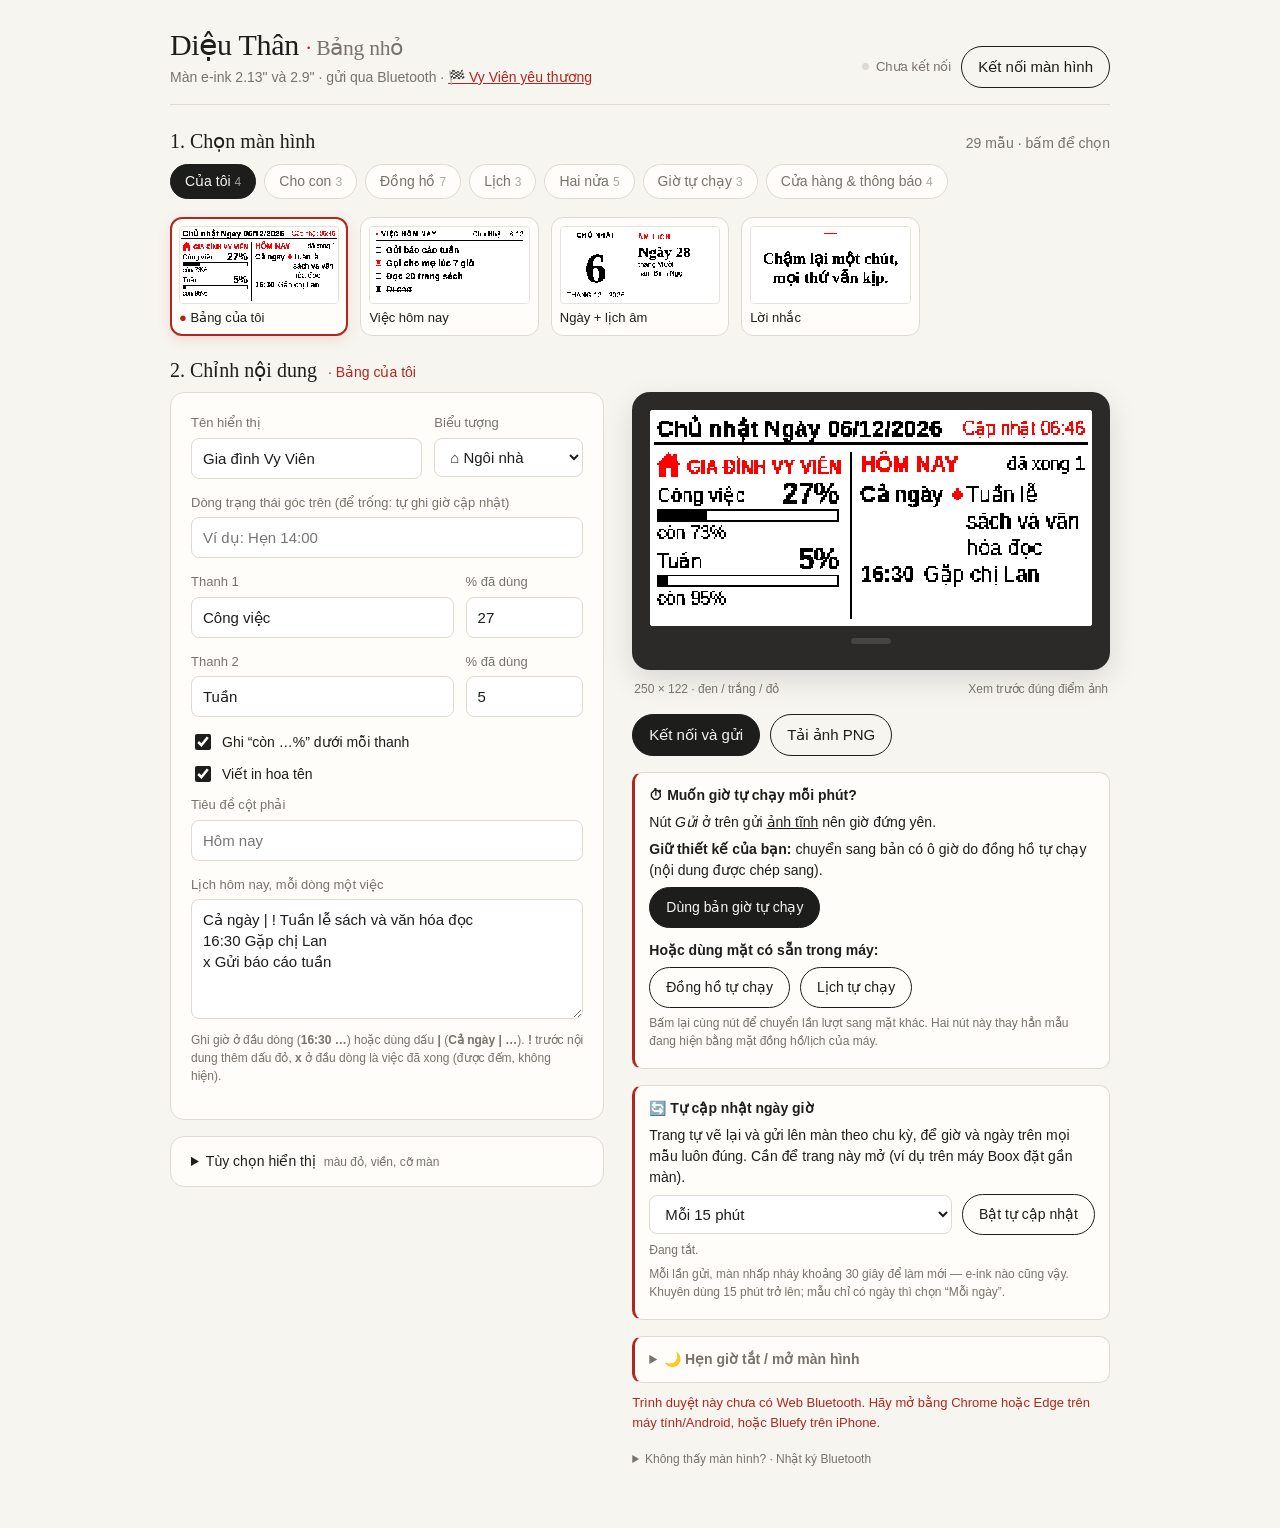
==== index.html @ 703af0d8 "Thêm hẹn giờ tắt/mở màn e-ink" ====
<!doctype html>
<html lang="vi">
<head>
<meta charset="utf-8">
<meta name="viewport" content="width=device-width, initial-scale=1">
<title>Diệu Thân · Bảng nhỏ</title>
<style>
  :root{
    --paper:#f7f5f0; --ink:#1d1d1b; --muted:#77736b; --line:#dedad2;
    --red:#b3261e; --card:#fffdf9;
    --serif: Georgia, "Iowan Old Style", "Times New Roman", serif;
    --sans: -apple-system, BlinkMacSystemFont, "Segoe UI", Roboto, Helvetica, Arial, sans-serif;
  }
  *{box-sizing:border-box}
  [hidden]{display:none!important}
  body{margin:0;background:var(--paper);color:var(--ink);font:15px/1.5 var(--sans)}
  .wrap{max-width:980px;margin:0 auto;padding:28px 20px 60px}
  header{display:flex;justify-content:space-between;align-items:flex-end;gap:16px;flex-wrap:wrap;border-bottom:1px solid var(--line);padding-bottom:16px}
  h1{font:400 30px/1.1 var(--serif);margin:0;letter-spacing:-.01em}
  h1 em{color:var(--red);font-style:normal}
  .h1-sub{color:var(--muted);font-size:.72em;white-space:nowrap}
  .sub{color:var(--muted);margin:6px 0 0;font-size:14px}
  .conn{display:flex;align-items:center;gap:10px;flex-wrap:wrap}
  .status{font-size:13px;color:var(--muted)}
  .status::before{content:"";display:inline-block;width:7px;height:7px;border-radius:50%;background:var(--line);margin-right:7px;vertical-align:1px}
  .status.on::before{background:#3d7a4a}
  button{font:inherit;border:1px solid var(--ink);background:transparent;color:var(--ink);padding:9px 16px;border-radius:999px;cursor:pointer;min-height:40px}
  button:hover{background:var(--ink);color:var(--paper)}
  button.primary{background:var(--ink);color:var(--paper)}
  button.primary:hover{background:#000}
  button:disabled{opacity:.4;cursor:not-allowed;background:transparent;color:var(--ink)}
  button.primary:disabled{background:var(--ink);color:var(--paper)}
  .gallery{margin-top:22px}
  .gal-head{display:flex;align-items:baseline;justify-content:space-between;gap:12px;margin-bottom:10px}
  .gal-head h2{font:400 20px/1.2 var(--serif);margin:0}
  .gal-head .cur{font:500 14px var(--sans);color:var(--red);margin-left:6px}
  .cats{display:flex;gap:8px;overflow-x:auto;padding-bottom:6px;margin-bottom:12px;scrollbar-width:thin}
  .cats button{min-height:34px;padding:6px 14px;font-size:14px;white-space:nowrap;border-color:var(--line);color:var(--muted);background:var(--card)}
  .cats button:hover{background:var(--card);color:var(--ink);border-color:var(--ink)}
  .cats button[aria-selected="true"]{background:var(--ink);color:var(--paper);border-color:var(--ink)}
  .cats button .n{opacity:.6;margin-left:4px;font-size:12px}
  .cards{display:grid;grid-template-columns:repeat(auto-fill,minmax(150px,1fr));gap:12px}
  .card{display:flex;flex-direction:column;gap:6px;padding:8px;border:1px solid var(--line);border-radius:12px;background:var(--card);cursor:pointer;text-align:left;min-height:0;color:var(--ink);font-size:13px;line-height:1.3}
  .card:hover{background:var(--card);color:var(--ink);border-color:var(--ink);transform:translateY(-1px)}
  .card img{width:100%;height:auto;aspect-ratio:250/122;image-rendering:pixelated;border:1px solid #e5e2db;border-radius:4px;background:#fff;display:block}
  .card.sel{border:2px solid var(--red);padding:7px;box-shadow:0 4px 14px rgba(179,38,30,.12)}
  .card.sel .nm::before{content:"● ";color:var(--red)}
  .live{margin-top:16px;border:1px solid var(--line);border-left:3px solid var(--red);border-radius:10px;background:var(--card);padding:12px 14px;font-size:14px}
  .live p{margin:6px 0}
  .live .small-note{font-size:12px;color:var(--muted)}
  details.opts{margin-top:16px;padding:14px 20px}
  details.opts summary,details.more summary{cursor:pointer;font-size:14px;color:var(--ink)}
  .hint-inline{color:var(--muted);font-size:12px;margin-left:4px}
  details.more summary{color:var(--muted);font-size:12px}
  @media (max-width:520px){
    .wrap{padding:14px 14px 40px}
    header{flex-wrap:nowrap;align-items:center;padding-bottom:12px}
    h1{font-size:24px}
    header .sub{font-size:12px;margin-top:2px}
    .conn{flex-direction:column;align-items:flex-end;gap:2px}
    .conn button{padding:7px 12px;min-height:36px;font-size:13px;white-space:nowrap}
    header > div:first-child{min-width:0}
    .conn .status{font-size:11px;order:2}
    .gallery{margin-top:14px}
    .gal-head h2{font-size:17px}
    #galCount{display:none}
    .cats{flex-wrap:wrap;gap:6px;overflow:visible;padding-bottom:0;margin-bottom:10px}
    .cats button{min-height:30px;padding:4px 11px;font-size:13px}
    .cards{grid-template-columns:repeat(2,1fr);gap:8px}
    .card{font-size:12px;padding:6px}.card.sel{padding:5px}
    .device{padding:10px 10px 16px;border-radius:14px}
    .device .chin{margin-top:8px}
    .meta{margin:6px 2px 10px}
    .meta span:last-child{display:none}
    .actions button{flex:1}
    #btnPng{flex:0 0 auto}
    .panel{padding:14px;border-radius:12px}
    .grid{gap:16px}
    .msg{font-size:12px}
  }
  .grid{display:grid;grid-template-columns:minmax(0,1fr) minmax(0,1.1fr);gap:28px;align-items:start}
  @media (max-width:820px){.grid{grid-template-columns:1fr}.grid .preview{order:-1;position:static}}
  .panel{background:var(--card);border:1px solid var(--line);border-radius:14px;padding:20px}
  .panel[hidden]{display:none}
  label{display:block;font-size:13px;color:var(--muted);margin:0 0 14px}
  label > span{display:block;margin-bottom:5px}
  input[type=text],input[type=date],textarea,select{width:100%;font:15px/1.4 var(--sans);color:var(--ink);background:#fff;border:1px solid var(--line);border-radius:8px;padding:9px 11px}
  textarea{min-height:120px;resize:vertical}
  input:focus,textarea:focus,select:focus{outline:2px solid var(--ink);outline-offset:-1px}
  .row{display:flex;gap:12px}
  .row > label{flex:1}
  .hint{font-size:12px;color:var(--muted);margin:-8px 0 14px}
  .check{display:flex;align-items:center;gap:8px;color:var(--ink);font-size:14px;margin-bottom:10px}
  .check input{width:16px;height:16px;accent-color:var(--ink)}
  input[type=range]{width:100%;accent-color:var(--ink)}
  .preview{position:sticky;top:16px}
  .device{background:#2b2a28;border-radius:18px;padding:18px 18px 26px;box-shadow:0 10px 30px rgba(0,0,0,.12)}
  .device canvas{display:block;width:100%;height:auto;image-rendering:pixelated;image-rendering:crisp-edges;background:#fff;border-radius:3px}
  .device .chin{height:6px;width:40px;margin:12px auto 0;border-radius:3px;background:#444}
  .meta{display:flex;justify-content:space-between;font-size:12px;color:var(--muted);margin:10px 2px 16px}
  .actions{display:flex;gap:10px;flex-wrap:wrap}
  progress{width:100%;height:4px;margin-top:14px;appearance:none;border:0;background:var(--line);border-radius:2px}
  progress::-webkit-progress-bar{background:var(--line);border-radius:2px}
  progress::-webkit-progress-value{background:var(--ink);border-radius:2px}
  progress::-moz-progress-bar{background:var(--ink)}
  .msg{font-size:13px;margin-top:10px;min-height:20px}
  .msg.err{color:var(--red)}
  details{margin-top:18px;font-size:12px;color:var(--muted)}
  #log{white-space:pre-wrap;font:11px/1.5 ui-monospace,Menlo,monospace;max-height:160px;overflow:auto;background:#fff;border:1px solid var(--line);border-radius:8px;padding:8px;margin-top:8px}
  .note{font-size:12px;color:var(--muted);border-left:2px solid var(--red);padding-left:10px;margin-top:4px}
</style>
</head>
<body>
<div class="wrap">
  <header>
    <div>
      <h1>Diệu Thân <span class="h1-sub"><em>·</em> Bảng nhỏ</span></h1>
      <p class="sub">Màn e-ink 2.13" và 2.9" · gửi qua Bluetooth · <a href="dua-sao.html" style="color:var(--red)">🏁 Vy Viên yêu thương</a></p>
    </div>
    <div class="conn">
      <span id="status" class="status">Chưa kết nối</span>
      <button id="btnConnect">Kết nối màn hình</button>
    </div>
  </header>

  <section class="gallery">
    <div class="gal-head"><h2>1. Chọn màn hình</h2><span id="galCount" class="sub"></span></div>
    <div class="cats" id="cats" role="tablist"></div>
    <div class="cards" id="cards"></div>
  </section>
  <div class="gal-head" style="margin-top:22px"><h2>2. Chỉnh nội dung <span id="curName" class="cur"></span></h2></div>

  <div class="grid">
    <div>
      <section class="panel" data-p="dash" hidden>
        <div class="row">
          <label><span>Tên hiển thị</span><input id="dashName" type="text" maxlength="24" placeholder="Tên của bạn"></label>
          <label style="flex:0 0 38%"><span>Biểu tượng</span>
            <select id="dashIcon"><option value="home">⌂ Ngôi nhà</option><option value="star">✳ Sao</option><option value="heart">♥ Trái tim</option><option value="flower">✿ Bông hoa</option><option value="mono">Chữ cái đầu</option><option value="none">Không</option></select></label>
        </div>
        <label><span>Dòng trạng thái góc trên (để trống: tự ghi giờ cập nhật)</span><input id="dashStatus" type="text" maxlength="32" placeholder="Ví dụ: Hẹn 14:00"></label>
        <div class="row">
          <label><span>Thanh 1</span><input id="m1Label" type="text" maxlength="12"></label>
          <label style="flex:0 0 30%"><span>% đã dùng</span><input id="m1Pct" type="text" inputmode="numeric" maxlength="3"></label>
        </div>
        <div class="row">
          <label><span>Thanh 2</span><input id="m2Label" type="text" maxlength="12"></label>
          <label style="flex:0 0 30%"><span>% đã dùng</span><input id="m2Pct" type="text" inputmode="numeric" maxlength="3"></label>
        </div>
        <label class="check"><input id="dashLeft" type="checkbox" checked> Ghi “còn …%” dưới mỗi thanh</label>
        <label class="check"><input id="dashUpper" type="checkbox" checked> Viết in hoa tên</label>
        <label><span>Tiêu đề cột phải</span><input id="dashTitle" type="text" maxlength="14" placeholder="Hôm nay"></label>
        <label><span>Lịch hôm nay, mỗi dòng một việc</span>
          <textarea id="dashItems" placeholder="Cả ngày | ! Tuần lễ sách&#10;16:30 Gặp chị Lan&#10;x Gửi báo cáo"></textarea></label>
        <p class="hint">Ghi giờ ở đầu dòng (<b>16:30 …</b>) hoặc dùng dấu <b>|</b> (<b>Cả ngày | …</b>). <b>!</b> trước nội dung thêm dấu đỏ, <b>x</b> ở đầu dòng là việc đã xong (được đếm, không hiện).</p>
      </section>

      <section class="panel" data-p="kids" hidden>
        <label><span>Kiểu giao diện</span>
          <select id="kidStyle"><option value="stars">Bảng sao – một bé</option><option value="duo">Hai bé – hai cột</option><option value="hero">Nhiệm vụ đặc biệt</option></select></label>
        <div class="row">
          <label><span>Tên bé thứ nhất</span><input id="kid1Name" type="text" maxlength="16"></label>
          <label data-kid="duo"><span>Tên bé thứ hai</span><input id="kid2Name" type="text" maxlength="16"></label>
        </div>
        <label data-kid="stars duo"><span>Nhiệm vụ của bé thứ nhất, mỗi dòng một việc</span><textarea id="kid1Tasks" style="min-height:96px"></textarea></label>
        <label data-kid="duo"><span>Nhiệm vụ của bé thứ hai</span><textarea id="kid2Tasks" style="min-height:96px"></textarea></label>
        <label data-kid="hero"><span>Nhiệm vụ đặc biệt</span><textarea id="kidMission" style="min-height:70px"></textarea></label>
        <label data-kid="stars hero"><span>Phần thưởng khi hoàn thành (không bắt buộc)</span><input id="kidReward" type="text" maxlength="36"></label>
        <p class="hint" data-kid="stars duo">Thêm <b>x</b> ở đầu dòng khi con làm xong: ngôi sao/ô sẽ được tô kín và đếm vào tổng.</p>
      </section>

      <section class="panel" data-p="split" hidden>
        <label><span>Kiểu ghép</span>
          <select id="splitMode"><option value="photo-time">Ảnh │ Thời gian</option><option value="time-tasks">Thời gian │ Nhiệm vụ</option><option value="photo-tasks">Ảnh │ Nhiệm vụ</option><option value="photo-timetasks">Ảnh │ Thời gian + Nhiệm vụ</option></select></label>
        <label class="check"><input id="splitSwap" type="checkbox"> Đổi bên trái ↔ phải</label>
        <label data-split="photo"><span>Ảnh (dùng chung với tab Ảnh)</span><input id="splitPhoto" type="file" accept="image/*"></label>
        <label data-split="tasks"><span>Tiêu đề nhiệm vụ</span><input id="splitTitle" type="text" maxlength="18" placeholder="Nhiệm vụ"></label>
        <label data-split="tasks"><span>Nhiệm vụ, mỗi dòng một việc (x ở đầu = đã xong)</span><textarea id="splitTasks" style="min-height:96px"></textarea></label>
        <p class="note" data-split="time">Giờ ở mẫu này là lúc bấm gửi. Muốn giờ tự chạy mỗi phút, bấm <b>Dùng bản giờ tự chạy</b> trong ô ⏱ dưới khung xem trước.</p>
      </section>

      <section class="panel" data-p="clk" hidden>
        <label><span>Kiểu</span>
          <select id="clkStyle">
            <optgroup label="Đồng hồ"><option value="clock">Đồng hồ</option><option value="clock3d">Đồng hồ 3D</option><option value="flip">Đồng hồ lật + lịch</option><option value="bigdate">Đồng hồ và ngày lớn</option><option value="holiday">Đồng hồ nhắc ngày lễ</option><option value="calclock">Đồng hồ, thứ và ngày</option><option value="monthclock">Đồng hồ và lịch tháng</option></optgroup>
            <optgroup label="Lịch"><option value="info">Lịch thông tin</option><option value="month">Lịch tháng lớn</option><option value="lunar">Lịch âm</option></optgroup>
          </select></label>
        <label data-clk="bigdate"><span>Câu nhắc dưới đồng hồ</span><input id="clkQuote" type="text" maxlength="60" placeholder="Hãy làm mỗi việc như việc cuối đời."></label>
        <label><span>Ngày (mặc định hôm nay)</span><input id="clkDate" type="date"></label>
        <label><span>Dòng ghi chú góc dưới (không bắt buộc)</span><input id="clkNote" type="text" maxlength="20" placeholder="Ví dụ: Nhà Vy Viên"></label>
        <p class="note">Các mẫu ở đây gửi lên dạng <b>ảnh tĩnh</b>: giờ đứng yên từ lúc gửi. Muốn giờ tự chạy, dùng nút <b>Đồng hồ tự chạy</b> / <b>Lịch tự chạy</b> bên khung xem trước.</p>
      </section>

      <section class="panel" data-p="art" hidden>
        <label><span>Loại nội dung</span>
          <select id="artKind"><option value="tasks">Nhiệm vụ</option><option value="note">Lời nhắn / gia đình</option><option value="photo">Ảnh</option></select></label>
        <div class="row">
          <label><span>Vị trí ô giờ</span><select id="artPos"><option value="0">Trên bên trái</option><option value="1" selected>Trên bên phải</option><option value="2">Dưới bên trái</option><option value="3">Dưới bên phải</option></select></label>
          <label><span>Kiểu ô giờ (theo đồng hồ của bạn)</span><select id="artBox"><option value="side">Giờ ở nửa phải – gửi thẳng từ trang này</option><option value="small">Ô nhỏ ở góc (Đồng hồ tranh)</option><option value="big">Ô lớn góc trên phải</option><option value="col">Cột bên trái</option></select></label>
        </div>
        <p class="hint">Xem trang gốc → “Đồng hồ và ảnh” → “Đồng hồ tranh”: dòng <i>Khung ảnh</i> cho biết đồng hồ của bạn dùng ô giờ kiểu nào.</p>
        <div data-art="tasks note"><label><span>Tiêu đề</span><input id="artTitle" type="text" maxlength="22" placeholder="Nhiệm vụ của Vy"></label></div>
        <div data-art="tasks"><label><span>Nhiệm vụ, mỗi dòng một việc (x ở đầu = đã xong)</span><textarea id="artTasks" style="min-height:96px"></textarea></label></div>
        <div data-art="note"><label><span>Lời nhắn</span><textarea id="artMsg" style="min-height:70px"></textarea></label>
          <label><span>Ký tên</span><input id="artBy" type="text" maxlength="24"></label></div>
        <div data-art="photo"><label><span>Ảnh (dùng chung với tab Ảnh)</span><input id="artPhoto" type="file" accept="image/*"></label>
          <label><span>Chú thích (không bắt buộc)</span><input id="artCaption" type="text" maxlength="30"></label></div>
      </section>

      <section class="panel" data-p="tpl" hidden>
        <label><span>Loại mẫu</span>
          <select id="tplKind"><option value="price">Thẻ giá</option><option value="notice">Thẻ thông báo</option><option value="parking">Số điện thoại đỗ xe</option><option value="countdown">Đếm ngược ngày</option></select></label>
        <div data-tpl="price">
          <label><span>Tên sản phẩm</span><input id="tplName" type="text" maxlength="40"></label>
          <div class="row">
            <label><span>Giá bán (đ)</span><input id="tplPrice" type="text" inputmode="numeric" maxlength="12"></label>
            <label><span>Giá cũ (để trống nếu không giảm)</span><input id="tplOld" type="text" inputmode="numeric" maxlength="12"></label>
          </div>
          <div class="row">
            <label><span>Đơn vị</span><input id="tplUnit" type="text" maxlength="10"></label>
            <label><span>Quy cách / ghi chú</span><input id="tplSpec" type="text" maxlength="32"></label>
          </div>
        </div>
        <div data-tpl="notice">
          <label><span>Mẫu có sẵn</span>
            <select id="tplPreset"><option value="">— Tự viết —</option><option value="break">Tạm nghỉ</option><option value="hours">Giờ mở cửa</option><option value="call">Vui lòng gọi</option><option value="meeting">Đang họp</option><option value="sleep">Bé đang ngủ</option><option value="notouch">Vui lòng không chạm</option></select></label>
          <label><span>Tiêu đề</span><input id="tplTitle" type="text" maxlength="24"></label>
          <label><span>Nội dung</span><textarea id="tplBody" style="min-height:64px"></textarea></label>
          <label><span>Liên hệ (không bắt buộc)</span><input id="tplContact" type="text" maxlength="24"></label>
        </div>
        <div data-tpl="parking">
          <label><span>Số điện thoại</span><input id="tplPhone" type="tel" maxlength="16"></label>
          <label><span>Lời nhắn</span><input id="tplParkMsg" type="text" maxlength="40"></label>
        </div>
        <div data-tpl="countdown">
          <label><span>Ngày đích</span><input id="tplCdDate" type="date"></label>
          <label><span>Sự kiện</span><input id="tplCdText" type="text" maxlength="30"></label>
        </div>
      </section>

      <section class="panel" data-p="todo">
        <label><span>Danh sách việc, mỗi dòng một việc</span>
          <textarea id="todoText" placeholder="Gửi báo cáo tuần&#10;! Gọi cho mẹ&#10;x Đi chợ"></textarea></label>
        <p class="hint">Bắt đầu dòng bằng <b>!</b> để đánh dấu việc quan trọng (ô màu đỏ), bằng <b>x</b> để đánh dấu đã xong.</p>
        <label><span>Tiêu đề</span><input id="todoTitle" type="text" maxlength="24" placeholder="Việc hôm nay"></label>
      </section>

      <section class="panel" data-p="cal" hidden>
        <label><span>Ngày</span><input id="calDate" type="date"></label>
        <label><span>Ghi chú ngắn (không bắt buộc)</span><input id="calNote" type="text" maxlength="40" placeholder="Ví dụ: Sinh nhật Bin"></label>
        <p class="note">Màn hình giữ nguyên ảnh sau khi gửi, nên nhãn này không tự đổi ngày. Hãy gửi lại mỗi sáng (mất khoảng nửa phút).</p>
      </section>

      <section class="panel" data-p="quote" hidden>
        <label><span>Câu nhắc</span><textarea id="quoteText" placeholder="Chậm lại một chút, mọi thứ vẫn kịp."></textarea></label>
        <label><span>Người nói / ký tên (không bắt buộc)</span><input id="quoteBy" type="text" maxlength="30"></label>
        <label><span>Kiểu chữ</span>
          <select id="quoteFont"><option value="serif">Có chân, thanh lịch</option><option value="sans">Không chân, hiện đại</option></select></label>
      </section>

      <section class="panel" data-p="photo" hidden>
        <label><span>Chọn ảnh</span><input id="photoFile" type="file" accept="image/*"></label>
        <label><span>Cách đặt ảnh</span>
          <select id="photoFit"><option value="cover">Phủ kín khung</option><option value="contain">Vừa khung, viền trắng</option></select></label>
        <label><span>Độ sáng</span><input id="photoBright" type="range" min="-60" max="60" value="0"></label>
        <label><span>Tương phản</span><input id="photoContrast" type="range" min="-50" max="80" value="15"></label>
        <label><span>Chú thích dưới ảnh (không bắt buộc)</span><input id="photoCaption" type="text" maxlength="32"></label>
      </section>

      <details class="panel opts">
        <summary>Tùy chọn hiển thị <span class="hint-inline">màu đỏ, viền, cỡ màn</span></summary>
        <label class="check" style="margin-top:14px"><input id="optRed" type="checkbox" checked> Dùng điểm nhấn đỏ</label>
        <label class="check"><input id="optFrame" type="checkbox"> Viền mảnh quanh nhãn</label>
        <label style="margin:8px 0 0"><span>Kích thước màn (tự chọn khi đã kết nối)</span>
          <select id="optSize"><option value="213">2.13" · 250 × 122</option><option value="290">2.9" · 296 × 128</option></select></label>
      </details>
    </div>

    <div class="preview">
      <div class="device"><canvas id="cv" width="250" height="122"></canvas><div class="chin"></div></div>
      <div class="meta"><span id="metaSize">250 × 122 · đen / trắng / đỏ</span><span>Xem trước đúng điểm ảnh</span></div>
      <div class="actions">
        <button id="btnSend" class="primary" disabled>Gửi lên màn hình</button>
        <button id="btnCancel" hidden>Dừng</button>
        <button id="btnPng">Tải ảnh PNG</button>
      </div>
      <div class="live" id="artGuide" hidden>
        <b>⏱ Mẫu này dùng giờ tự chạy của đồng hồ</b>
        <p>Phần giờ là chỗ đồng hồ <u>tự vẽ giờ mỗi phút</u> — không cần mở trang này, kể cả khi tắt Bluetooth.</p>
        <div id="artSideWrap">
          <div class="actions"><button id="btnSendClock" class="primary">Gửi kèm đồng hồ tự chạy</button></div>
          <p class="small-note">Thiết kế của bạn ở bên trái, đồng hồ tự vẽ giờ và ngày ở cột bên phải. Cần đồng hồ có phần mềm hỗ trợ “Đồng hồ và ảnh” (2.13": bản 40 trở lên; 2.9": bản 30 trở lên).</p>
        </div>
        <div id="artPngWrap">
        <div class="actions"><button id="btnArtPng" class="primary">Tải ảnh cho Đồng hồ tranh</button></div>
        <ol style="margin:10px 0 4px;padding-left:20px;font-size:13px;line-height:1.55">
          <li>Bấm nút trên để lưu ảnh (đúng cỡ <span id="artSizeTxt">250 × 128</span>).</li>
          <li>Mở <a href="https://tanhoangphuc842002-rgb.github.io/" target="_blank" rel="noopener">trang gốc</a>, kết nối đồng hồ.</li>
          <li>Vào <b>Đồng hồ và ảnh</b> → <b>Cách hiển thị: Đồng hồ tranh</b>.</li>
          <li>Bấm <b>Chọn ảnh của tôi</b>, chọn ảnh vừa lưu; đặt <b>Vị trí giờ</b> giống ở đây.</li>
          <li>Bấm <b>Tải lên đồng hồ</b>. Xong — giờ tự chạy trên mẫu của bạn.</li>
        </ol>
        <p class="small-note">Nếu trang gốc báo cần cài dữ liệu, vào Cập nhật phần mềm → Cài đặt đồng hồ trước. Đồng hồ đời cũ có thể chưa có Đồng hồ tranh.</p>
        </div>
      </div>
      <div id="liveBox" class="live" hidden>
        <b>⏱ Muốn giờ tự chạy mỗi phút?</b>
        <p>Nút <i>Gửi</i> ở trên gửi <u>ảnh tĩnh</u> nên giờ đứng yên.</p>
        <div id="toArtWrap"><p><b>Giữ thiết kế của bạn:</b> chuyển sang bản có ô giờ do đồng hồ tự chạy (nội dung được chép sang).</p>
          <div class="actions"><button id="btnToArt" class="primary">Dùng bản giờ tự chạy</button></div></div>
        <p style="margin-top:12px"><b>Hoặc dùng mặt có sẵn trong máy:</b></p>
        <div class="actions"><button id="btnLiveClock">Đồng hồ tự chạy</button><button id="btnLiveCal">Lịch tự chạy</button></div>
        <p class="small-note">Bấm lại cùng nút để chuyển lần lượt sang mặt khác. Hai nút này thay hẳn mẫu đang hiện bằng mặt đồng hồ/lịch của máy.</p>
      </div>
      <div class="live" id="autoBox">
        <b>🔄 Tự cập nhật ngày giờ</b>
        <p>Trang tự vẽ lại và gửi lên màn theo chu kỳ, để giờ và ngày trên mọi mẫu luôn đúng. Cần để trang này mở (ví dụ trên máy Boox đặt gần màn).</p>
        <div class="actions" style="align-items:center">
          <select id="autoEvery" style="width:auto;flex:1">
            <option value="5">Mỗi 5 phút</option><option value="10">Mỗi 10 phút</option><option value="15" selected>Mỗi 15 phút</option><option value="30">Mỗi 30 phút</option><option value="60">Mỗi giờ</option><option value="day">Mỗi ngày (lúc 0 giờ)</option><option value="2">Mỗi 2 phút (hao pin màn)</option>
          </select>
          <button id="btnAuto">Bật tự cập nhật</button>
        </div>
        <p class="small-note" id="autoStatus">Đang tắt.</p>
        <p class="small-note">Mỗi lần gửi, màn nhấp nháy khoảng 30 giây để làm mới — e-ink nào cũng vậy. Khuyên dùng 15 phút trở lên; mẫu chỉ có ngày thì chọn “Mỗi ngày”.</p>
      </div>
      <details class="live" id="sleepBox">
        <summary><b>🌙 Hẹn giờ tắt / mở màn hình</b> <span class="small-note" id="sleepSum"></span></summary>
        <p>Đến giờ <b>tắt</b>, màn ngừng làm mới để tiết kiệm pin (e-ink vẫn giữ hình cuối cùng); đến giờ <b>mở</b>, màn hoạt động lại. Đồng hồ trong máy vẫn chạy đúng giờ. Lặp lại mỗi ngày.</p>
        <div class="row">
          <label><span>Tắt màn lúc</span><input id="sleepStart" type="time" value="22:00"></label>
          <label><span>Mở màn lúc</span><input id="sleepEnd" type="time" value="06:30"></label>
        </div>
        <div class="actions"><button id="btnSleepOn" class="primary">Lưu và bật hẹn giờ</button><button id="btnSleepOff">Tắt hẹn giờ</button><button id="btnSleepRead">Xem lịch hiện tại</button></div>
        <p class="small-note" id="sleepStatus">Kết nối màn hình để xem và đặt lịch.</p>
      </details>
      <progress id="prog" value="0" max="100" hidden></progress>
      <div id="msg" class="msg"></div>
      <details class="more"><summary>Không thấy màn hình? · Nhật ký Bluetooth</summary>
        <label class="check" style="margin-top:10px;font-size:13px"><input id="optAll" type="checkbox"> Hiện mọi thiết bị Bluetooth khi quét</label>
        <div id="log"></div></details>
    </div>
  </div>
</div>

<script>
'use strict';
/* ---------- Âm lịch (thuật toán Hồ Ngọc Đức, múi giờ +7) ---------- */
const Lunar=(()=>{
  const F=Math.floor,PI=Math.PI;
  function jd(dd,mm,yy){const a=F((14-mm)/12),y=yy+4800-a,m=mm+12*a-3;let j=dd+F((153*m+2)/5)+365*y+F(y/4)-F(y/100)+F(y/400)-32045;if(j<2299161)j=dd+F((153*m+2)/5)+365*y+F(y/4)-32083;return j;}
  function newMoon(k,tz){const T=k/1236.85,T2=T*T,T3=T2*T,dr=PI/180;let J=2415020.75933+29.53058868*k+0.0001178*T2-0.000000155*T3;J+=0.00033*Math.sin((166.56+132.87*T-0.009173*T2)*dr);
    const M=359.2242+29.10535608*k-0.0000333*T2-0.00000347*T3,Mp=306.0253+385.81691806*k+0.0107306*T2+0.00001236*T3,Fa=21.2964+390.67050646*k-0.0016528*T2-0.00000239*T3;
    let C=(0.1734-0.000393*T)*Math.sin(M*dr)+0.0021*Math.sin(2*dr*M);C-=0.4068*Math.sin(Mp*dr)-0.0161*Math.sin(dr*2*Mp);C-=0.0004*Math.sin(dr*3*Mp);
    C+=0.0104*Math.sin(dr*2*Fa)-0.0051*Math.sin(dr*(M+Mp));C-=0.0074*Math.sin(dr*(M-Mp))+0.0004*Math.sin(dr*(2*Fa+M));C-=0.0004*Math.sin(dr*(2*Fa-M))-0.0006*Math.sin(dr*(2*Fa+Mp));
    C+=0.0010*Math.sin(dr*(2*Fa-Mp))+0.0005*Math.sin(dr*(2*Mp+M));
    const dt=T<-11?0.001+0.000839*T+0.0002261*T2-0.00000845*T3-0.000000081*T*T3:-0.000278+0.000265*T+0.000262*T2;
    return F(J+C-dt+0.5+tz/24);}
  function sunLong(j,tz){const T=(j-2451545.5-tz/24)/36525,T2=T*T,dr=PI/180,M=357.52910+35999.05030*T-0.0001559*T2-0.00000048*T*T2,L0=280.46645+36000.76983*T+0.0003032*T2;
    let DL=(1.914600-0.004817*T-0.000014*T2)*Math.sin(dr*M);DL+=(0.019993-0.000101*T)*Math.sin(dr*2*M)+0.000290*Math.sin(dr*3*M);let L=(L0+DL)*dr;L-=PI*2*F(L/(PI*2));return F(L/PI*6);}
  function month11(yy,tz){const off=jd(31,12,yy)-2415021,k=F(off/29.530588853);let nm=newMoon(k,tz);if(sunLong(nm,tz)>=9)nm=newMoon(k-1,tz);return nm;}
  function leapOff(a11,tz){const k=F((a11-2415021.076998695)/29.530588853+0.5);let last,i=1,arc=sunLong(newMoon(k+i,tz),tz);do{last=arc;i++;arc=sunLong(newMoon(k+i,tz),tz);}while(arc!==last&&i<14);return i-1;}
  function fromSolar(dd,mm,yy,tz=7){const dn=jd(dd,mm,yy),k=F((dn-2415021.076998695)/29.530588853);let ms=newMoon(k+1,tz);if(ms>dn)ms=newMoon(k,tz);
    let a11=month11(yy,tz),b11=a11,ly;if(a11>=ms){ly=yy;a11=month11(yy-1,tz);}else{ly=yy+1;b11=month11(yy+1,tz);}
    const day=dn-ms+1,diff=F((ms-a11)/29);let leap=0,mon=diff+11;
    if(b11-a11>365){const ld=leapOff(a11,tz);if(diff>=ld){mon=diff+10;if(diff===ld)leap=1;}}
    if(mon>12)mon-=12;if(mon>=11&&diff<4)ly-=1;return {day,month:mon,year:ly,leap};}
  const CAN=['Giáp','Ất','Bính','Đinh','Mậu','Kỷ','Canh','Tân','Nhâm','Quý'],CHI=['Tý','Sửu','Dần','Mão','Thìn','Tỵ','Ngọ','Mùi','Thân','Dậu','Tuất','Hợi'];
  const MON=['','Giêng','Hai','Ba','Tư','Năm','Sáu','Bảy','Tám','Chín','Mười','Mười một','Chạp'];
  return {fromSolar,canChi:y=>CAN[(y+6)%10]+' '+CHI[(y+8)%12],monthName:m=>MON[m]};
})();

/* ---------- Trạng thái và lưu cục bộ ---------- */
const $=id=>document.getElementById(id);
const STORE='nhan-eink-v1';
const FIELDS=['dashName','dashIcon','dashStatus','m1Label','m1Pct','m2Label','m2Pct','dashLeft','dashUpper','dashTitle','dashItems','kidStyle','kid1Name','kid2Name','kid1Tasks','kid2Tasks','kidMission','kidReward','splitMode','splitSwap','splitTitle','splitTasks','clkStyle','clkNote','clkQuote','autoEvery','artKind','artPos','artBox','artTitle','artTasks','artMsg','artBy','artCaption','tplKind','tplName','tplPrice','tplOld','tplUnit','tplSpec','tplTitle','tplBody','tplContact','tplPhone','tplParkMsg','tplCdDate','tplCdText','todoText','todoTitle','calNote','quoteText','quoteBy','quoteFont','photoFit','photoBright','photoContrast','photoCaption','optRed','optFrame','optSize'];
let tab='dash',photo=null;
const SIZES={213:{w:250,h:122},290:{w:296,h:128}};
function save(){const o={tab,v2:true,v3:true};for(const k of FIELDS){const el=$(k);o[k]=el.type==='checkbox'?el.checked:el.value;}try{localStorage.setItem(STORE,JSON.stringify(o));}catch(_){}}
function load(){let o={};try{o=JSON.parse(localStorage.getItem(STORE)||'{}');}catch(_){}
  for(const k of FIELDS)if(k in o){const el=$(k);if(el.type==='checkbox')el.checked=!!o[k];else el.value=o[k];}
  if(!$('todoText').value)$('todoText').value='Gửi báo cáo tuần\n! Gọi cho mẹ lúc 7 giờ\nĐọc 20 trang sách\nx Đi chợ';
  if(!o.v2){o.dashIcon='home';o.dashUpper=true;$('dashIcon').value='home';$('dashUpper').checked=true;} // bản 2: nhà + in hoa
  if(!o.v3)$('artBox').value='side'; // bản 3: mặc định gửi thẳng kèm đồng hồ tự chạy
  const def={artTitle:'Nhiệm vụ của Vy',artTasks:'Đánh răng, rửa mặt\nx Dọn đồ chơi\nĐọc sách 15 phút\nTưới cây cùng mẹ',artMsg:'Cả nhà mình cùng cố gắng nhé!',artBy:'Gia đình Vy Viên',kid1Name:'Vy',kid2Name:'Viên',kid1Tasks:'Đánh răng, rửa mặt\nx Dọn đồ chơi\nĐọc sách 15 phút\nTưới cây cùng mẹ',kid2Tasks:'Gấp quần áo\nx Cho cá ăn\nLàm bài tập toán',
    tplName:'Cà phê sữa hòa tan',tplPrice:'59000',tplOld:'69000',tplUnit:'hộp',tplSpec:'Hộp 20 gói × 16 g',tplTitle:'Tạm nghỉ',tplBody:'Tôi sẽ quay lại ngay.\nXin cảm ơn!',tplContact:'',
    tplPhone:'090 123 4567',tplParkMsg:'Xin gọi khi cần di chuyển xe',tplCdText:'Tết Nguyên Đán',tplCdDate:'2027-02-06',
    kidMission:'Tự xếp cặp sách cho ngày mai',splitTitle:'Việc của Vy',splitTasks:'Đánh răng\nx Dọn đồ chơi\nĐọc sách\nTưới cây',kidReward:'Đi công viên cuối tuần',dashName:'Gia đình Vy Viên',m1Label:'Công việc',m1Pct:'27',m2Label:'Tuần',m2Pct:'5',dashItems:'Cả ngày | ! Tuần lễ sách và văn hóa đọc\n16:30 Gặp chị Lan\nx Gửi báo cáo tuần'};
  for(const k in def)if(!(k in o))$(k).value=def[k];
  if(!$('quoteText').value)$('quoteText').value='Chậm lại một chút, mọi thứ vẫn kịp.';
  const t=new Date();$('calDate').value=`${t.getFullYear()}-${String(t.getMonth()+1).padStart(2,'0')}-${String(t.getDate()).padStart(2,'0')}`;
  setTab(o.tab||'dash');}

/* ---------- Vẽ nhãn ---------- */
const INK='#000',RED='#ff0000',WHITE='#fff';
const SERIF='Georgia, "Times New Roman", "Noto Serif", serif',SANS='-apple-system, "Segoe UI", Roboto, Helvetica, Arial, sans-serif';
const WD=['Chủ Nhật','Thứ Hai','Thứ Ba','Thứ Tư','Thứ Năm','Thứ Sáu','Thứ Bảy'];
function setFont(ctx,size,weight=600,fam=SANS){ctx.font=`${weight} ${size}px ${fam}`;}
function spaced(ctx,text,x,y,track=1,align='left'){ // chữ in hoa giãn cách
  const chars=[...text];let w=chars.reduce((s,c)=>s+ctx.measureText(c).width,0)+track*(chars.length-1);
  let cx=align==='right'?x-w:align==='center'?x-w/2:x;ctx.textAlign='left';
  for(const c of chars){ctx.fillText(c,cx,y);cx+=ctx.measureText(c).width+track;}return w;}
function wrap(ctx,text,maxW){const out=[];for(const para of String(text).split('\n')){const words=para.split(/\s+/).filter(Boolean);if(!words.length){out.push('');continue;}
  let line='';for(const w of words){const t=line?line+' '+w:w;if(ctx.measureText(t).width<=maxW||!line)line=t;else{out.push(line);line=w;}}out.push(line);}return out;}
function fit(ctx,text,maxW,maxH,{max=28,min=11,weight=600,fam=SANS,lh=1.22,maxLines=6}={}){
  for(let s=max;s>=min;s--){setFont(ctx,s,weight,fam);const lines=wrap(ctx,text,maxW);const tooWide=lines.some(l=>ctx.measureText(l).width>maxW);
    if(lines.length<=maxLines&&lines.length*s*lh<=maxH&&!tooWide)return {size:s,lines,lh:s*lh};}
  setFont(ctx,min,weight,fam);let lines=wrap(ctx,text,maxW);const n=Math.max(1,Math.min(maxLines,Math.floor(maxH/(min*lh))));
  if(lines.length>n){lines=lines.slice(0,n);lines[n-1]=lines[n-1].replace(/\s*\S*$/,'')+'…';}return {size:min,lines,lh:min*lh};}
function ellipsize(ctx,text,maxW){if(ctx.measureText(text).width<=maxW)return text;let t=text;while(t.length&&ctx.measureText(t+'…').width>maxW)t=t.slice(0,-1);return t+'…';}
function hline(ctx,x1,x2,y,color=INK){ctx.fillStyle=color;ctx.fillRect(x1,y,x2-x1,1);}
function accent(){return $('optRed').checked?RED:INK;}
function dateParts(d){return {wd:WD[d.getDay()],dd:d.getDate(),mm:d.getMonth()+1,yy:d.getFullYear()};}

function drawIcon(ctx,type,cx,cy,name){
  const c=accent();ctx.fillStyle=c;
  if(type==='home'){const X=Math.round(cx),Y=Math.round(cy);
    for(let r=0;r<7;r++)ctx.fillRect(X-r,Y-7+r,2*r+1,1);            // mái nhà
    ctx.fillRect(X-5,Y,11,7);ctx.fillRect(X+3,Y-6,2,3);              // thân nhà + ống khói
    ctx.fillStyle=WHITE;ctx.fillRect(X-1,Y+2,3,5);return;}           // cửa
  if(type==='heart'){ctx.beginPath();ctx.moveTo(cx,cy+6);ctx.bezierCurveTo(cx-9,cy,cx-6,cy-7,cx,cy-3);ctx.bezierCurveTo(cx+6,cy-7,cx+9,cy,cx,cy+6);ctx.fill();return;}
  if(type==='flower'){for(let i=0;i<5;i++){const a=i*Math.PI*2/5-Math.PI/2;ctx.beginPath();ctx.arc(cx+Math.cos(a)*3.6,cy+Math.sin(a)*3.6,3,0,7);ctx.fill();}ctx.fillStyle=WHITE;ctx.beginPath();ctx.arc(cx,cy,1.6,0,7);ctx.fill();return;}
  ctx.beginPath();ctx.arc(cx,cy,6.5,0,7);ctx.fill();ctx.fillStyle=WHITE;
  if(type==='mono'){setFont(ctx,10,800);ctx.textAlign='center';ctx.fillText(([...(name||'?').trim()][0]||'?').toUpperCase(),cx,cy+3.5);ctx.textAlign='left';return;}
  const X=Math.round(cx),Y=Math.round(cy); // vẽ từng điểm ảnh để sao sắc nét trên e-ink
  for(let i=-4;i<=4;i++){ctx.fillRect(X+i,Y,1,1);ctx.fillRect(X,Y+i,1,1);if(Math.abs(i)<=3){ctx.fillRect(X+i,Y+i,1,1);ctx.fillRect(X+i,Y-i,1,1);}}
}
function meter(ctx,x,x2,label,pct,y,showLeft){
  pct=Math.max(0,Math.min(100,Math.round(Number(String(pct).replace(/[^\d.]/g,''))||0)));
  ctx.fillStyle=INK;setFont(ctx,11,500);ctx.fillText(ellipsize(ctx,label||'',x2-x-40),x,y);
  setFont(ctx,16,700);ctx.textAlign='right';ctx.fillText(pct+'%',x2,y+1);ctx.textAlign='left';
  const by=y+4,bw=x2-x;ctx.fillRect(x,by,bw,1);ctx.fillRect(x,by+6,bw,1);ctx.fillRect(x,by,1,7);ctx.fillRect(x2-1,by,1,7);
  ctx.fillRect(x+1,by+1,Math.round((bw-2)*pct/100),5);
  if(showLeft){setFont(ctx,10,500);ctx.fillText(`còn ${100-pct}%`,x,by+17);}
}
function drawDash(ctx,w,h){
  const d=new Date(),wd=['Chủ nhật','Thứ 2','Thứ 3','Thứ 4','Thứ 5','Thứ 6','Thứ 7'][d.getDay()],m=4,showLeft=$('dashLeft').checked;
  const ds=`${wd} Ngày ${String(d.getDate()).padStart(2,'0')}/${String(d.getMonth()+1).padStart(2,'0')}/${d.getFullYear()}`;
  let fs=15;setFont(ctx,fs,700);while(fs>11&&ctx.measureText(ds).width>w*0.66)setFont(ctx,--fs,700);
  ctx.fillStyle=INK;ctx.fillText(ds,m,15);
  const dw=ctx.measureText(ds).width;
  const st=$('dashStatus').value.trim()||`Cập nhật ${String(d.getHours()).padStart(2,'0')}:${String(d.getMinutes()).padStart(2,'0')}`;
  setFont(ctx,10,500);ctx.fillStyle=accent();ctx.textAlign='right';ctx.fillText(ellipsize(ctx,st,w-m*2-dw-10),w-m,14);ctx.textAlign='left';
  ctx.fillStyle=INK;ctx.fillRect(2,18,w-4,2);
  const col=Math.round(w*0.45);ctx.fillRect(col,24,1,h-28);
  // Cột trái: tên + 2 thanh
  const name=$('dashName').value.trim(),icon=$('dashIcon').value;let x=m;
  if(icon!=='none'){drawIcon(ctx,icon,x+6,31,name);x+=17;}
  const nm=$('dashUpper').checked?(name||'Tên của bạn').toLocaleUpperCase('vi'):(name||'Tên của bạn');let ns=13;setFont(ctx,ns,700);while(ns>10&&ctx.measureText(nm).width>col-x-4)setFont(ctx,--ns,700);
  ctx.fillStyle=accent();ctx.fillText(ellipsize(ctx,nm,col-x-4),x,36);
  const gap=showLeft?37:30,y1=showLeft?52:58;
  meter(ctx,m,col-6,$('m1Label').value,$('m1Pct').value,y1,showLeft);
  meter(ctx,m,col-6,$('m2Label').value,$('m2Pct').value,y1+gap,showLeft);
  // Cột phải: lịch hôm nay
  const rx=col+6,rw=w-rx-3;let done=0;
  const items=$('dashItems').value.split('\n').map(s=>s.trim()).filter(Boolean).filter(s=>{if(/^[xX✓]\s+/.test(s)){done++;return false;}return true;}).map(s=>{
    let time='',t=s;const bar=s.indexOf('|');
    if(bar>=0){time=s.slice(0,bar).trim();t=s.slice(bar+1).trim();}
    else{const mm=s.match(/^(\d{1,2}[:h.]\d{2})\s+(.+)$/);if(mm){time=mm[1];t=mm[2];}}
    const imp=/^!\s*/.test(t);return {time,text:t.replace(/^!\s*/,''),imp};});
  setFont(ctx,12,800);ctx.fillStyle=accent();ctx.fillText(($('dashTitle').value.trim()||'Hôm nay').toUpperCase(),rx,35);
  if(done){setFont(ctx,10,500);ctx.fillStyle=INK;ctx.textAlign='right';ctx.fillText(`đã xong ${done}`,w-m,34);ctx.textAlign='left';}
  const top=40,bottom=h-3;
  if(!items.length){setFont(ctx,11,500,SERIF);ctx.fillStyle=INK;ctx.fillText('Một ngày thảnh thơi.',rx,top+16);return;}
  let s=12,plan;
  for(;s>=10;s--){const lh=s+3;plan=items.map(it=>{setFont(ctx,s,700);const tw=it.time?ctx.measureText(it.time).width+5:0,mw=it.imp?8:0;setFont(ctx,s,500);return {...it,tw,mw,lines:wrap(ctx,it.text,rw-tw-mw)};});
    if(plan.reduce((n,p)=>n+p.lines.length,0)*lh<=bottom-top)break;if(s===10)break;}
  const lh=s+3,maxRows=Math.floor((bottom-top)/lh);let row=0;
  for(const p of plan){if(row>=maxRows)break;const by=top+row*lh+s;
    if(p.time){setFont(ctx,s,700);ctx.fillStyle=INK;ctx.fillText(p.time,rx,by);}
    if(p.imp){ctx.fillStyle=accent();const cx=rx+p.tw+3,cy=by-s*0.35;ctx.beginPath();ctx.moveTo(cx,cy-4);ctx.lineTo(cx+3,cy);ctx.lineTo(cx,cy+4);ctx.lineTo(cx-3,cy);ctx.fill();}
    setFont(ctx,s,500);ctx.fillStyle=INK;
    for(let i=0;i<p.lines.length&&row<maxRows;i++,row++){let t=p.lines[i];const tx=rx+p.tw+p.mw,isLast=row===maxRows-1&&(i<p.lines.length-1||p!==plan[plan.length-1]);
      if(isLast)t=ellipsize(ctx,t+' …',rw-p.tw-p.mw);ctx.fillText(ellipsize(ctx,t,rw-p.tw-p.mw),tx,top+row*lh+s);}}
}

/* ---------- Nhiệm vụ cho con ---------- */
function star(ctx,cx,cy,r,filled){
  const pts=[];for(let i=0;i<10;i++){const a=-Math.PI/2+i*Math.PI/5,rr=i%2?r*0.45:r;pts.push([cx+Math.cos(a)*rr,cy+Math.sin(a)*rr]);}
  const poly=(s)=>{ctx.beginPath();pts.forEach(([x,y],i)=>{const px=cx+(x-cx)*s,py=cy+(y-cy)*s;i?ctx.lineTo(px,py):ctx.moveTo(px,py);});ctx.closePath();ctx.fill();};
  ctx.fillStyle=accent();poly(1);if(!filled){ctx.fillStyle=WHITE;poly(0.48);}
}
function gift(ctx,x,y){x=Math.round(x);y=Math.round(y);ctx.fillStyle=accent();ctx.fillRect(x,y+3,11,2);ctx.fillRect(x+1,y+6,9,6);ctx.fillRect(x+2,y,3,2);ctx.fillRect(x+6,y,3,2);ctx.fillStyle=WHITE;ctx.fillRect(x+5,y+3,1,9);}
function box(ctx,x,y,s,filled){ctx.fillStyle=INK;ctx.fillRect(x,y,s,1);ctx.fillRect(x,y+s-1,s,1);ctx.fillRect(x,y,1,s);ctx.fillRect(x+s-1,y,1,s);if(filled){ctx.fillStyle=accent();ctx.fillRect(x+2,y+2,s-4,s-4);}}
function tasks(id){return $(id).value.split('\n').map(s=>s.trim()).filter(Boolean).map(s=>/^[xX✓]\s+/.test(s)?{t:s.replace(/^[xX✓]\s+/,''),done:true}:{t:s,done:false});}
const UP=s=>String(s).toLocaleUpperCase('vi');
function shortDate(){const d=new Date();return `${['CN','T2','T3','T4','T5','T6','T7'][d.getDay()]} ${d.getDate()}/${d.getMonth()+1}`;}
function dateTime(){const d=new Date(),p=n=>String(n).padStart(2,'0');return `${shortDate()} · ${p(d.getHours())}:${p(d.getMinutes())}`;}

function drawKids(ctx,w,h){({stars:kidsStars,duo:kidsDuo,hero:kidsHero})[$('kidStyle').value](ctx,w,h);}
function kidsStars(ctx,w,h){
  const m=6,list=tasks('kid1Tasks'),done=list.filter(t=>t.done).length,reward=$('kidReward').value.trim();
  star(ctx,m+6,10,6.5,true);
  setFont(ctx,13,800);ctx.fillStyle=INK;const title='NHIỆM VỤ CỦA '+UP($('kid1Name').value.trim()||'con');
  let cw=0;setFont(ctx,12,700);const cnt=`${done}/${list.length}`;cw=ctx.measureText(cnt).width+16;
  setFont(ctx,13,800);ctx.fillText(ellipsize(ctx,title,w-m*2-18-cw-6),m+16,15);
  setFont(ctx,12,700);ctx.textAlign='right';ctx.fillText(cnt,w-m-14,15);ctx.textAlign='left';star(ctx,w-m-6,10,5.5,true);
  ctx.fillStyle=INK;ctx.fillRect(2,20,w-4,2);
  const top=25,bottom=h-20,avail=bottom-top;
  let size=14,rowH;for(;size>=10;size--){rowH=size+6;if(list.length*rowH<=avail)break;}
  const rows=Math.max(1,Math.floor(avail/rowH)),show=list.slice(0,rows);
  show.forEach((it,i)=>{const y=top+i*rowH,cy=y+rowH/2;star(ctx,m+6,cy,Math.min(6.5,rowH/2-0.5),it.done);
    setFont(ctx,size,it.done?500:600);ctx.fillStyle=INK;const tx=m+17,t=ellipsize(ctx,it.t,w-tx-m);const by=Math.round(cy+size*0.36);ctx.fillText(t,tx,by);
    if(it.done)hline(ctx,tx,tx+ctx.measureText(t).width,Math.round(by-size*0.32));});
  if(!list.length){setFont(ctx,12,500,SERIF);ctx.fillStyle=INK;ctx.fillText('Thêm nhiệm vụ cho con nhé!',m+4,top+20);}
  hline(ctx,m,w-m,h-18);
  setFont(ctx,10,600);ctx.fillStyle=accent();const dt=dateTime(),dtw=ctx.measureText(dt).width;ctx.textAlign='right';ctx.fillText(dt,w-m,h-5);ctx.textAlign='left';
  if(reward){gift(ctx,m,h-15);setFont(ctx,11,700);ctx.fillStyle=INK;const rw2=w-m*2-16-dtw-8;let rs=11;while(rs>9&&ctx.measureText(reward).width>rw2)setFont(ctx,--rs,700);ctx.fillText(ellipsize(ctx,reward,rw2),m+16,h-5);}
}
function kidsDuo(ctx,w,h){
  const m=5;setFont(ctx,13,800);ctx.fillStyle=INK;ctx.fillText('NHIỆM VỤ HÔM NAY',m,15);
  setFont(ctx,10,500);ctx.fillStyle=accent();ctx.textAlign='right';ctx.fillText(dateTime(),w-m,14);ctx.textAlign='left';
  ctx.fillStyle=INK;ctx.fillRect(2,19,w-4,2);const mid=Math.round(w/2);ctx.fillRect(mid,25,1,h-29);
  [[$('kid1Name').value,'kid1Tasks',m],[$('kid2Name').value,'kid2Tasks',mid+6]].forEach(([name,id,x])=>{
    const cw=(x===m?mid-6:w-m)-x,list=tasks(id),done=list.filter(t=>t.done).length;
    star(ctx,x+5,30,5,true);setFont(ctx,12,800);ctx.fillStyle=accent();ctx.fillText(ellipsize(ctx,UP(name.trim()||'Bé'),cw-40),x+13,35);
    setFont(ctx,10,600);ctx.fillStyle=INK;ctx.textAlign='right';ctx.fillText(`${done}/${list.length}`,x+cw,34);ctx.textAlign='left';
    const top=41,avail=h-3-top;let size=11,rowH;for(;size>=9;size--){rowH=size+5;if(list.length*rowH<=avail)break;}
    list.slice(0,Math.floor(avail/rowH)).forEach((it,i)=>{const y=top+i*rowH,bs=size-2;box(ctx,x,y+Math.round((rowH-bs)/2)-1,bs,it.done);
      setFont(ctx,size,it.done?400:600);ctx.fillStyle=INK;const tx=x+bs+4,t=ellipsize(ctx,it.t,x+cw-tx),by=y+Math.round(rowH/2+size*0.36)-1;ctx.fillText(t,tx,by);
      if(it.done)hline(ctx,tx,tx+ctx.measureText(t).width,Math.round(by-size*0.32));});
  });
}
function kidsHero(ctx,w,h){
  const m=8,reward=$('kidReward').value.trim(),name=$('kid1Name').value.trim();
  for(const [x,y] of [[m+5,10],[w-m-5,10]])star(ctx,x,y,5.5,true);
  setFont(ctx,10,800);ctx.fillStyle=INK;spaced(ctx,'NHIỆM VỤ ĐẶC BIỆT'+(name?' · '+UP(name):''),w/2,14,1.2,'center');
  hline(ctx,m,w-m,20);
  const bottom=h-22,top=24,f=fit(ctx,$('kidMission').value.trim()||' ',w-2*m-4,bottom-top,{max:24,min:12,weight:700,fam:SERIF,lh:1.2,maxLines:3});
  const y0=top+(bottom-top-f.lines.length*f.lh)/2;ctx.fillStyle=INK;ctx.textAlign='center';
  f.lines.forEach((l,i)=>ctx.fillText(l,w/2,Math.round(y0+(i+1)*f.lh-f.lh*0.2)));ctx.textAlign='left';
  hline(ctx,m,w-m,h-19);box(ctx,m,h-15,11,false);setFont(ctx,11,700);ctx.fillStyle=INK;ctx.fillText('Hoàn thành',m+16,h-6);
  if(reward){setFont(ctx,11,700);const hw=ctx.measureText('Hoàn thành').width,t=ellipsize(ctx,reward,w-m-(m+16+hw)-28);const tw=ctx.measureText(t).width;ctx.textAlign='right';ctx.fillText(t,w-m,h-6);ctx.textAlign='left';gift(ctx,w-m-tw-15,h-16);}
}

function drawTodo(ctx,w,h){
  const m=9,now=new Date(),p=dateParts(now);
  setFont(ctx,10,700);ctx.fillStyle=accent();ctx.fillRect(m,9,4,4);
  ctx.fillStyle=INK;spaced(ctx,($('todoTitle').value.trim()||'Việc hôm nay').toUpperCase(),m+9,15,1.2);
  setFont(ctx,10,500);ctx.fillStyle=INK;spaced(ctx,`${p.wd} · ${p.dd}.${p.mm}`,w-m,15,0.6,'right');
  hline(ctx,m,w-m,21);
  const items=$('todoText').value.split('\n').map(s=>s.trim()).filter(Boolean).map(s=>{
    if(/^!\s*/.test(s))return {t:s.replace(/^!\s*/,''),imp:true};
    if(/^[xX✓]\s+/.test(s))return {t:s.replace(/^[xX✓]\s+/,''),done:true};return {t:s};});
  if(!items.length){setFont(ctx,12,500,SERIF);ctx.fillStyle=INK;ctx.textAlign='center';ctx.fillText('Hôm nay thật nhẹ nhàng.',w/2,h/2+14);ctx.textAlign='left';return;}
  const top=27,bottom=h-6,avail=bottom-top;
  let size=15,shown=items.length;
  for(;size>=11;size--){const rowH=Math.round(size*1.5);shown=Math.min(items.length,Math.floor(avail/rowH));if(shown>=Math.min(items.length,5)||size===11)break;}
  const rowH=Math.round(size*1.5),more=items.length-shown,list=items.slice(0,more>0?shown-1:shown);
  list.forEach((it,i)=>{const y=top+i*rowH,box=Math.round(size*0.62),by=y+Math.round((rowH-box)/2)-1;
    ctx.fillStyle=it.imp?accent():INK;ctx.fillRect(m,by,box,1);ctx.fillRect(m,by+box-1,box,1);ctx.fillRect(m,by,1,box);ctx.fillRect(m+box-1,by,1,box);
    if(it.imp&&$('optRed').checked)ctx.fillRect(m+2,by+2,box-4,box-4);
    if(it.done){ctx.fillStyle=INK;ctx.fillRect(m+2,by+2,box-4,box-4);}
    setFont(ctx,size,it.done?400:600);ctx.fillStyle=INK;const tx=m+box+7,txt=ellipsize(ctx,it.t,w-m-tx);
    const base=y+Math.round(rowH/2+size*0.36)-1;ctx.fillText(txt,tx,base);
    if(it.done)hline(ctx,tx,tx+ctx.measureText(txt).width,base-Math.round(size*0.32));});
  if(more>0){const y=top+(shown-1)*rowH;setFont(ctx,10,500);ctx.fillStyle=INK;ctx.fillText(`+ ${more+1} việc nữa`,m+Math.round(size*0.62)+7,y+Math.round(rowH/2+4));}
}

function drawCal(ctx,w,h){
  const v=$('calDate').value.split('-').map(Number),d=v.length===3&&v[0]?new Date(v[0],v[1]-1,v[2]):new Date(),p=dateParts(d),L=Lunar.fromSolar(p.dd,p.mm,p.yy);
  const split=Math.round(w*0.44),m=9;
  ctx.fillStyle=INK;setFont(ctx,10,700);spaced(ctx,p.wd.toUpperCase(),split/2,17,1.2,'center');
  const big=String(p.dd);let s=h>124?72:68;setFont(ctx,s,700,SERIF);while(ctx.measureText(big).width>split-16)setFont(ctx,--s,700,SERIF);
  ctx.textAlign='center';ctx.fillText(big,split/2,Math.round(h*0.73));ctx.textAlign='left';
  setFont(ctx,10,500);spaced(ctx,`THÁNG ${p.mm} · ${p.yy}`,split/2,h-9,0.8,'center');
  ctx.fillStyle=INK;ctx.fillRect(split,12,1,h-24);
  const x=split+12,rw=w-x-m;
  ctx.fillStyle=accent();setFont(ctx,10,700);spaced(ctx,'ÂM LỊCH',x,20,1.4);
  const dayTxt=L.day<=10?`Mùng ${L.day}`:L.day===15?'Rằm':`Ngày ${L.day}`;
  ctx.fillStyle=INK;setFont(ctx,24,700,SERIF);ctx.fillText(ellipsize(ctx,dayTxt,rw),x,48);
  setFont(ctx,11,500);ctx.fillText(ellipsize(ctx,`tháng ${Lunar.monthName(L.month)}${L.leap?' (nhuận)':''}`,rw),x,64);
  ctx.fillText(ellipsize(ctx,`năm ${Lunar.canChi(L.year)}`,rw),x,78);
  hline(ctx,x,w-m,88);
  let note=$('calNote').value.trim();
  if(!note&&L.day===1)note=L.month===1?'Chúc mừng năm mới':'Mùng một đầu tháng';
  if(!note&&L.day===15)note='Ngày rằm';
  if(note){const f=fit(ctx,note,rw,h-94-6,{max:12,min:10,weight:600,maxLines:2,lh:1.2});ctx.fillStyle=INK;f.lines.forEach((l,i)=>ctx.fillText(l,x,92+f.size+i*f.lh));}
}

function drawQuote(ctx,w,h){
  const serif=$('quoteFont').value==='serif',by=$('quoteBy').value.trim(),m=14;
  ctx.fillStyle=accent();ctx.fillRect(Math.round(w/2-10),10,20,2);
  const areaTop=20,areaBot=by?h-22:h-10;
  const opt={max:26,min:12,weight:serif?700:600,fam:serif?SERIF:SANS,lh:1.25,maxLines:5},txt=$('quoteText').value.trim()||' ';
  let f=fit(ctx,txt,w-2*m,areaBot-areaTop,opt);
  if(f.lines.length>1){opt.max=opt.min=f.size;setFont(ctx,f.size,opt.weight,opt.fam); // chia dòng cân đối, không để chữ lẻ
    for(let mw=w-2*m-4;mw>w*0.4;mw-=4){if(wrap(ctx,txt,mw).length>f.lines.length)break;f=fit(ctx,txt,mw,areaBot-areaTop,opt);}}
  const blockH=f.lines.length*f.lh,y0=areaTop+(areaBot-areaTop-blockH)/2;
  ctx.fillStyle=INK;ctx.textAlign='center';f.lines.forEach((l,i)=>ctx.fillText(l,w/2,Math.round(y0+(i+1)*f.lh-f.lh*0.22)));ctx.textAlign='left';
  if(by){setFont(ctx,10,600);ctx.fillStyle=INK;spaced(ctx,'— '+by.toUpperCase(),w/2,h-9,1,'center');}
}

function ditherInto(ctx,x0,y0,w,ph,cover=true){ // ảnh đen trắng dạng chấm (Floyd–Steinberg)
    const tmp=document.createElement('canvas');tmp.width=w;tmp.height=ph;const t=tmp.getContext('2d');t.fillStyle=WHITE;t.fillRect(0,0,w,ph);
    const sc=cover?Math.max(w/photo.width,ph/photo.height):Math.min(w/photo.width,ph/photo.height);
    const dw=photo.width*sc,dh=photo.height*sc;t.imageSmoothingQuality='high';t.drawImage(photo,(w-dw)/2,(ph-dh)/2,dw,dh);
    const im=t.getImageData(0,0,w,ph),a=im.data,b=+$('photoBright').value,c=+$('photoContrast').value,cf=(259*(c+255))/(255*(259-c));
    const g=new Float32Array(w*ph);for(let i=0;i<w*ph;i++){const y=a[i*4]*.299+a[i*4+1]*.587+a[i*4+2]*.114;g[i]=cf*(y-128)+128+b;}
    for(let y=0;y<ph;y++)for(let x=0;x<w;x++){const i=y*w+x,o=g[i],n=o<128?0:255,e=o-n;g[i]=n;
      if(x+1<w)g[i+1]+=e*7/16;if(y+1<ph){if(x>0)g[i+w-1]+=e*3/16;g[i+w]+=e*5/16;if(x+1<w)g[i+w+1]+=e/16;}}
    for(let i=0;i<w*ph;i++){a[i*4]=a[i*4+1]=a[i*4+2]=g[i];a[i*4+3]=255;}ctx.putImageData(im,x0,y0);
}

/* ---------- Hai nửa: ảnh / thời gian / nhiệm vụ ---------- */
function halfPhoto(ctx,x,y,w,h){
  if(photo){ditherInto(ctx,x,y,w,h,true);return;}
  ctx.fillStyle=INK;for(let i=0;i<w;i+=2){ctx.fillRect(x+i,y,1,1);ctx.fillRect(x+i,y+h-1,1,1);}for(let j=0;j<h;j+=2){ctx.fillRect(x,y+j,1,1);ctx.fillRect(x+w-1,y+j,1,1);}
  setFont(ctx,11,500,SERIF);ctx.textAlign='center';ctx.fillText('Chọn ảnh',x+w/2,y+h/2+4);ctx.textAlign='left';
}
function halfTime(ctx,x,y,w,h){
  const d=new Date(),p=n=>String(n).padStart(2,'0'),L=Lunar.fromSolar(d.getDate(),d.getMonth()+1,d.getFullYear()),cx=x+w/2;
  ctx.textAlign='center';ctx.fillStyle=INK;setFont(ctx,11,700);ctx.fillText(WD[d.getDay()].toLocaleUpperCase('vi'),cx,y+19);
  const tm=`${p(d.getHours())}:${p(d.getMinutes())}`;let s=Math.min(44,Math.round(h*0.36));setFont(ctx,s,700);while(s>18&&ctx.measureText(tm).width>w-10)setFont(ctx,--s,700);
  ctx.fillText(tm,cx,y+Math.round(h*0.56));
  setFont(ctx,12,700);ctx.fillText(`${p(d.getDate())}/${p(d.getMonth()+1)}/${d.getFullYear()}`,cx,y+Math.round(h*0.56)+19);
  ctx.fillStyle=accent();setFont(ctx,10,600);ctx.fillText(ellipsize(ctx,`Âm ${L.day}/${L.month}${L.leap?' nhuận':''} · ${Lunar.canChi(L.year)}`,w-8),cx,y+h-8);
  ctx.textAlign='left';
}
function halfTasks(ctx,x,y,w,h){
  const m=5,list=tasks('splitTasks'),done=list.filter(t=>t.done).length,title=($('splitTitle').value.trim()||'Nhiệm vụ').toLocaleUpperCase('vi');
  setFont(ctx,10,700);const cnt=list.length?`${done}/${list.length}`:'',cw=ctx.measureText(cnt).width;
  star(ctx,x+m+5,y+11,5,true);setFont(ctx,12,800);ctx.fillStyle=accent();ctx.fillText(ellipsize(ctx,title,w-m*2-14-cw-6),x+m+13,y+16);
  if(cnt){setFont(ctx,10,700);ctx.fillStyle=INK;ctx.textAlign='right';ctx.fillText(cnt,x+w-m,y+15);ctx.textAlign='left';}
  hline(ctx,x+m,x+w-m,y+21);
  const top=y+26,avail=y+h-3-top;let size=12,rowH;for(;size>=9;size--){rowH=size+6;if(list.length*rowH<=avail)break;}
  list.slice(0,Math.max(1,Math.floor(avail/rowH))).forEach((it,i)=>{const ry=top+i*rowH,bs=size-2;box(ctx,x+m,ry+Math.round((rowH-bs)/2)-1,bs,it.done);
    setFont(ctx,size,it.done?400:600);ctx.fillStyle=INK;const tx=x+m+bs+5,t=ellipsize(ctx,it.t,x+w-m-tx),by=ry+Math.round(rowH/2+size*0.36)-1;ctx.fillText(t,tx,by);
    if(it.done)hline(ctx,tx,tx+ctx.measureText(t).width,Math.round(by-size*0.32));});
  if(!list.length){setFont(ctx,11,500,SERIF);ctx.fillStyle=INK;ctx.fillText('Chưa có nhiệm vụ',x+m,top+14);}
}
function halfTimeTasks(ctx,x,y,w,h){
  const m=5,d=new Date(),p=n=>String(n).padStart(2,'0'),list=tasks('splitTasks'),done=list.filter(t=>t.done).length;
  // một dòng nhỏ: giờ đậm + thứ, ngày; góc phải là số việc đã xong
  const tm=`${p(d.getHours())}:${p(d.getMinutes())}`;setFont(ctx,15,800);ctx.fillStyle=INK;ctx.fillText(tm,x+m,y+16);const tw=ctx.measureText(tm).width;
  const wd=['CN','T2','T3','T4','T5','T6','T7'][d.getDay()];
  setFont(ctx,11,700);ctx.fillStyle=accent();const room=w-m*2-tw-8;let ds=`${wd} · ${p(d.getDate())}/${p(d.getMonth()+1)}/${d.getFullYear()}`;
  if(ctx.measureText(ds).width>room)ds=`${wd} · ${p(d.getDate())}/${p(d.getMonth()+1)}`;ctx.fillText(ellipsize(ctx,ds,room),x+m+tw+7,y+15);
  const ly=y+21;ctx.fillStyle=INK;ctx.fillRect(x+m,ly,w-m*2,1);
  let cw=0;if(list.length){const c=`${done}/${list.length}`;setFont(ctx,10,700);cw=ctx.measureText(c).width+12;ctx.fillStyle=INK;ctx.textAlign='right';ctx.fillText(c,x+w-m,ly+14);ctx.textAlign='left';star(ctx,x+w-m-cw+4,ly+10,4.5,true);}
  const title=($('splitTitle').value.trim()||'Nhiệm vụ').toLocaleUpperCase('vi');setFont(ctx,11,800);ctx.fillStyle=accent();ctx.fillText(ellipsize(ctx,title,w-m*2-cw-4),x+m,ly+14);
  const top=ly+18,avail=y+h-3-top;let size=13,rowH;for(;size>=9;size--){rowH=size+5;if(list.length*rowH<=avail)break;}
  list.slice(0,Math.max(1,Math.floor(avail/rowH))).forEach((it,i)=>{const ry=top+i*rowH,bs=size-3;box(ctx,x+m,ry+Math.round((rowH-bs)/2)-1,bs,it.done);
    setFont(ctx,size,it.done?400:600);ctx.fillStyle=INK;const tx=x+m+bs+4,t=ellipsize(ctx,it.t,x+w-m-tx),by=ry+Math.round(rowH/2+size*0.36)-1;ctx.fillText(t,tx,by);
    if(it.done)hline(ctx,tx,tx+ctx.measureText(t).width,Math.round(by-size*0.32));});
}
function drawSplit(ctx,w,h){
  let [a,b]=$('splitMode').value.split('-');if($('splitSwap').checked)[a,b]=[b,a];
  const R={photo:0.5,time:0.42,tasks:0.58,timetasks:0.54},lw=Math.round(w*R[a]/(R[a]+R[b])),F={photo:halfPhoto,time:halfTime,tasks:halfTasks,timetasks:halfTimeTasks};
  F[a](ctx,0,0,lw,h);F[b](ctx,lw+1,0,w-lw-1,h);
  if(a!=='photo'&&b!=='photo'){ctx.fillStyle=INK;ctx.fillRect(lw,6,1,h-12);}else{ctx.fillStyle=INK;ctx.fillRect(lw,0,1,h);}
}

/* ---------- Lịch & đồng hồ ---------- */
const MONTH_VN=['','Một','Hai','Ba','Tư','Năm','Sáu','Bảy','Tám','Chín','Mười','Mười Một','Mười Hai'];
function clkDay(){const v=$('clkDate').value.split('-').map(Number);const n=new Date();return v.length===3&&v[0]?new Date(v[0],v[1]-1,v[2],n.getHours(),n.getMinutes()):n;}
function isoWeek(d){const t=new Date(Date.UTC(d.getFullYear(),d.getMonth(),d.getDate()));const day=t.getUTCDay()||7;t.setUTCDate(t.getUTCDate()+4-day);const y0=new Date(Date.UTC(t.getUTCFullYear(),0,1));return Math.ceil(((t-y0)/864e5+1)/7);}
function monthGrid(ctx,x,y,w,h,days,today,plain=false){ // days: [{n, dow}]
  const cw=w/7,hh=plain?11:13,hs=Math.min(10,Math.floor(cw*0.62));
  if(!plain){ctx.fillStyle=INK;ctx.fillRect(x,y,w,hh);}
  ['CN','T2','T3','T4','T5','T6','T7'].forEach((t,i)=>{const we=i===0||i===6;
    if(!plain&&we){ctx.fillStyle=accent();ctx.fillRect(Math.round(x+i*cw),y,Math.round(cw),hh);}
    ctx.fillStyle=plain?(we?accent():INK):WHITE;setFont(ctx,hs,plain?600:800);ctx.textAlign='center';ctx.fillText(t,x+i*cw+cw/2,y+hh-3);});
  const off=days[0].dow,rows=Math.ceil((off+days.length)/7),rh=(h-hh-2)/rows;let s=Math.min(13,Math.floor(rh*0.8),Math.floor(cw*0.66));
  days.forEach((d,i)=>{const k=off+i,col=k%7,row=Math.floor(k/7),cx=x+col*cw+cw/2,cy=y+hh+2+row*rh+rh/2;
    if(d.n===today){ctx.fillStyle=accent();if(plain)ctx.fillRect(Math.round(cx-cw/2),Math.round(cy-rh/2),Math.round(cw),Math.round(rh));else{ctx.beginPath();ctx.arc(cx,cy,Math.min(cw,rh)/2+0.5,0,7);ctx.fill();}ctx.fillStyle=WHITE;}
    else ctx.fillStyle=(col===0||col===6)?accent():INK;
    setFont(ctx,s,plain?600:800);ctx.fillText(String(d.n),cx,Math.round(cy+s*0.36));});
  ctx.textAlign='left';
}
function solarDays(d){const n=new Date(d.getFullYear(),d.getMonth()+1,0).getDate(),f=new Date(d.getFullYear(),d.getMonth(),1).getDay();return Array.from({length:n},(_,i)=>({n:i+1,dow:(f+i)%7}));}
function bigTime(ctx,x,y,w,h,d,style='solid',fam=SANS){
  ctx.textAlign='left';const p=n=>String(n).padStart(2,'0'),hh=p(d.getHours()),mm=p(d.getMinutes()),gap=style==='solid'?12:14;
  let s=110;setFont(ctx,s,800,fam);while(s>14&&(ctx.measureText(hh+mm).width+gap+(style==='3d'?4:0)>w||s*0.74>h))setFont(ctx,--s,800,fam);
  const hw=ctx.measureText(hh).width,mw=ctx.measureText(mm).width,x0=x+(w-(hw+mw+gap))/2,base=Math.round(y+(h+s*0.72)/2);
  const draw=(t,tx)=>{if(style==='3d'){ctx.fillStyle=INK;ctx.fillText(t,tx+3,base+3);ctx.fillStyle=WHITE;ctx.fillText(t,tx,base);ctx.strokeStyle=INK;ctx.lineWidth=Math.max(1.5,s/40);ctx.strokeText(t,tx,base);}else{ctx.fillStyle=INK;ctx.fillText(t,tx,base);}};
  draw(hh,x0);draw(mm,x0+hw+gap);
  const dot=Math.max(3,Math.round(s*0.08)),dx=Math.round(x0+hw+gap/2-dot/2);ctx.fillStyle=accent();
  ctx.fillRect(dx,Math.round(base-s*0.5-dot/2),dot,dot);ctx.fillRect(dx,Math.round(base-s*0.18-dot/2),dot,dot);
}
const HOLIDAYS_SOLAR={'1/1':'Tết Dương lịch','14/2':'Lễ Tình nhân','8/3':'Quốc tế Phụ nữ','30/4':'Ngày Giải phóng','1/5':'Quốc tế Lao động','1/6':'Quốc tế Thiếu nhi','2/9':'Quốc khánh','20/10':'Ngày Phụ nữ Việt Nam','20/11':'Ngày Nhà giáo Việt Nam','24/12':'Giáng sinh'};
const HOLIDAYS_LUNAR={'1/1':'Tết Nguyên Đán','15/1':'Rằm tháng Giêng','10/3':'Giỗ Tổ Hùng Vương','15/7':'Lễ Vu Lan','15/8':'Tết Trung thu','23/12':'Ông Công ông Táo'};
function nextHoliday(d){const t=new Date(d.getFullYear(),d.getMonth(),d.getDate());
  for(let i=0;i<400;i++){const x=new Date(t);x.setDate(t.getDate()+i);const s=HOLIDAYS_SOLAR[`${x.getDate()}/${x.getMonth()+1}`];if(s)return {name:s,days:i};
    const L=Lunar.fromSolar(x.getDate(),x.getMonth()+1,x.getFullYear());if(!L.leap){const l=HOLIDAYS_LUNAR[`${L.day}/${L.month}`];if(l)return {name:l,days:i};}}return null;}
function infoBoxes(ctx,x,w,h,boxes){ // [[đỏ, đen], ...] chia đều theo chiều cao
  const bh=h/boxes.length,cx=x+w/2;ctx.textAlign='center';
  boxes.forEach(([a,b],i)=>{const y=i*bh;if(i)ctx.fillStyle=INK,ctx.fillRect(x,Math.round(y),w,1);
    let s=Math.min(18,Math.floor(bh*0.42));setFont(ctx,s,700);while(s>9&&ctx.measureText(a).width>w-6)setFont(ctx,--s,700);ctx.fillStyle=accent();ctx.fillText(a,cx,Math.round(y+bh*0.5));
    let z=Math.min(11,Math.floor(bh*0.3));setFont(ctx,z,600);while(z>8&&ctx.measureText(b).width>w-6)setFont(ctx,--z,600);ctx.fillStyle=INK;ctx.fillText(ellipsize(ctx,b,w-4),cx,Math.round(y+bh*0.5+z+3));});
  ctx.textAlign='left';
}
function sidePanel(ctx,x,w,h,top,big,bigRed,sub,lines){
  const cx=x+w/2;ctx.textAlign='center';
  setFont(ctx,14,800);ctx.fillStyle=bigRed?INK:accent();ctx.fillText(top,cx,17);
  let s=56;setFont(ctx,s,700,SERIF);while(s>20&&(ctx.measureText(big).width>w-8||s>h*0.48))setFont(ctx,--s,700,SERIF);
  ctx.fillStyle=bigRed?accent():INK;ctx.fillText(big,cx,Math.round(20+s*0.92));
  const fitLine=(t,size,min)=>{let z=size;setFont(ctx,z,600);while(z>min&&ctx.measureText(t).width>w-6)setFont(ctx,--z,600);ctx.fillText(ellipsize(ctx,t,w-6),cx,ctx._y);};
  ctx.fillStyle=INK;ctx._y=Math.round(20+s*0.92)+14;fitLine(sub,11,8);
  const ly=h-lines.length*13-3;ctx.fillRect(x,ly-4,w,1);
  lines.forEach((l,i)=>{ctx._y=ly+9+i*13;fitLine(l,10,8);});delete ctx._y;ctx.textAlign='left';
}
function drawClk(ctx,w,h){
  const d=clkDay(),st=$('clkStyle').value,note=$('clkNote').value.trim(),L=Lunar.fromSolar(d.getDate(),d.getMonth()+1,d.getFullYear()),p=n=>String(n).padStart(2,'0');
  const dmy=`${p(d.getDate())}/${p(d.getMonth()+1)}/${d.getFullYear()}`,amL=`Âm lịch ${p(L.day)}/${p(L.month)}`;
  if(st==='clock'||st==='clock3d'){
    setFont(ctx,13,700);ctx.fillStyle=accent();ctx.fillText(WD[d.getDay()],6,16);const ww=ctx.measureText(WD[d.getDay()]+' ').width;
    ctx.fillStyle=INK;ctx.fillText(dmy,6+ww,16);
    bigTime(ctx,6,22,w-12,h-46,d,st==='clock3d'?'3d':'solid');
    ctx.fillStyle=INK;setFont(ctx,12,600);ctx.fillText(amL,6,h-6);
    ctx.textAlign='right';ctx.fillText(ellipsize(ctx,note||'Năm '+Lunar.canChi(L.year),w/2-10),w-6,h-6);ctx.textAlign='left';return;
  }
  if(st==='flip'){
    const lw=Math.round(w*0.6);ctx.fillStyle=INK;ctx.fillRect(lw,0,1,h);
    const digits=(p(d.getHours())+p(d.getMinutes())).split(''),gap=8,cw=Math.floor((lw-8-gap-3*3)/4),ch=Math.round(Math.min(h-30,cw*1.6)),cy=Math.round((h-ch)/2);
    let xx=4;let s=Math.round(ch*0.95);setFont(ctx,s,800);while(ctx.measureText('8').width>cw-4)setFont(ctx,--s,800);
    digits.forEach((g,i)=>{if(i===2)xx+=gap;const r=4;ctx.fillStyle=INK;ctx.beginPath();ctx.roundRect(xx+0.5,cy+0.5,cw-1,ch-1,r);ctx.lineWidth=1.2;ctx.strokeStyle=INK;ctx.stroke();
      ctx.textAlign='center';ctx.fillText(g,xx+cw/2,Math.round(cy+ch/2+s*0.36));ctx.fillStyle=WHITE;ctx.fillRect(xx+1,Math.round(cy+ch/2),cw-2,1);ctx.fillStyle=INK;ctx.fillRect(xx+2,Math.round(cy+ch/2)+1,cw-4,1);
      ctx.fillRect(xx-1,Math.round(cy+ch/2)-2,2,5);ctx.fillRect(xx+cw-1,Math.round(cy+ch/2)-2,2,5);xx+=cw+3;});
    ctx.textAlign='left';const cxl=4+2*cw+3+gap/2+1;ctx.fillStyle=accent();ctx.fillRect(Math.round(cxl),Math.round(h/2-ch*0.18),3,3);ctx.fillRect(Math.round(cxl),Math.round(h/2+ch*0.12),3,3);
    ctx.fillStyle=INK;setFont(ctx,10,600);ctx.fillText(ellipsize(ctx,`${WD[d.getDay()]} · ${amL}`,lw-8),4,h-5);
    const rx=lw+3,rw=w-rx-2;ctx.fillStyle=accent();ctx.fillRect(rx,2,rw,14);ctx.fillStyle=WHITE;setFont(ctx,10,700);ctx.textAlign='center';ctx.fillText(`Tháng ${d.getMonth()+1} / ${d.getFullYear()}`,rx+rw/2,12);ctx.textAlign='left';
    monthGrid(ctx,rx,18,rw,h-19,solarDays(d),d.getDate(),true);return;
  }
  if(st==='bigdate'){
    const lw=Math.round(w*0.66);ctx.fillStyle=INK;ctx.fillRect(lw,4,1,h-8);
    const q=$('clkQuote').value.trim()||'Hãy làm mỗi việc như việc cuối đời.';
    bigTime(ctx,4,4,lw-8,h*0.6,d);const f=fit(ctx,q,lw-12,h*0.34,{max:13,min:9,weight:500,lh:1.2,maxLines:2});ctx.fillStyle=INK;ctx.textAlign='center';
    f.lines.forEach((l,i)=>ctx.fillText(l,lw/2,Math.round(h*0.66+f.size+i*f.lh)));
    const rx=lw+1,rw=w-rx,cx=rx+rw/2;let s=48;setFont(ctx,s,800);while(ctx.measureText(String(d.getDate())).width>rw-8)setFont(ctx,--s,800);
    ctx.fillStyle=accent();ctx.fillText(String(d.getDate()),cx,Math.round(4+s*0.8));ctx.fillStyle=INK;setFont(ctx,11,600);ctx.fillText(WD[d.getDay()],cx,Math.round(4+s*0.8)+14);
    const ly=Math.round(4+s*0.8)+19;ctx.fillStyle=accent();ctx.fillRect(rx+4,ly,rw-8,1);
    const lines=[[`Tháng ${d.getMonth()+1} / ${d.getFullYear()}`,accent()],[amL,INK],[note||'Năm '+Lunar.canChi(L.year),accent()]],lh=(h-ly-4)/3;
    lines.forEach(([t,c],i)=>{let z=11;setFont(ctx,z,600);while(z>8&&ctx.measureText(t).width>rw-4)setFont(ctx,--z,600);ctx.fillStyle=c;ctx.fillText(t,cx,Math.round(ly+lh*(i+1)-2));});
    ctx.textAlign='left';return;
  }
  if(st==='holiday'){
    const lw=Math.round(w*0.68),hd=nextHoliday(d);ctx.fillStyle=INK;ctx.fillRect(lw,0,1,h);ctx.textAlign='center';setFont(ctx,12,600);ctx.fillText(`${WD[d.getDay()]} ${dmy}`,lw/2,14);
    bigTime(ctx,4,18,lw-8,h*0.52,d,'solid');ctx.textAlign='center';ctx.fillStyle=INK;
    if(hd){setFont(ctx,12,700);ctx.fillText(ellipsize(ctx,hd.name,lw-8),lw/2,h-20);
      const pre='Còn ',num=String(hd.days),post=' ngày';setFont(ctx,12,600);const a=ctx.measureText(pre).width,b=ctx.measureText(num).width,c=ctx.measureText(post).width,x0=lw/2-(a+b+c)/2;
      ctx.textAlign='left';if(hd.days===0){ctx.fillStyle=accent();ctx.textAlign='center';ctx.fillText('Hôm nay!',lw/2,h-5);}else{ctx.fillText(pre,x0,h-5);ctx.fillStyle=accent();ctx.fillText(num,x0+a,h-5);ctx.fillStyle=INK;ctx.fillText(post,x0+a+b,h-5);}}
    ctx.textAlign='left';infoBoxes(ctx,lw+1,w-lw-1,h,[[String(d.getFullYear()),'Năm '+Lunar.canChi(L.year)],[`Tháng ${d.getMonth()+1}`,amL],[`Tuần ${isoWeek(d)}`,note||' ']]);return;
  }
  const gw=Math.round(w*0.68),sx=gw+1,sw=w-sx;ctx.fillStyle=INK;ctx.fillRect(gw,0,1,h);
  if(st==='calclock'){
    monthGrid(ctx,0,0,gw,h-16,solarDays(d),d.getDate());ctx.fillStyle=INK;setFont(ctx,11,600);ctx.textAlign='center';ctx.fillText(amL,gw/2,h-4);
    setFont(ctx,11,700);ctx.fillText(`${p(d.getMonth()+1)}-${d.getFullYear()}`,sx+sw/2,12);ctx.fillRect(sx,16,sw,1);
    const mh=Math.round(h*0.4);ctx.fillRect(sx+Math.round(sw*0.48),17,1,mh-17);ctx.fillRect(sx,mh,sw,1);
    ctx.fillStyle=accent();const wd=WD[d.getDay()].split(' ');setFont(ctx,10,700);wd.forEach((t,i)=>ctx.fillText(t,sx+sw*0.24,17+(mh-17)/2-(wd.length-1)*6+i*12+4));
    ctx.fillStyle=INK;let s=30;setFont(ctx,s,700);while(ctx.measureText(String(d.getDate())).width>sw*0.5-4)setFont(ctx,--s,700);ctx.fillText(String(d.getDate()),sx+sw*0.74,Math.round(17+(mh-17)/2+s*0.36));
    ctx.textAlign='left';bigTime(ctx,sx+2,mh+2,sw-4,h-mh-16,d);ctx.fillStyle=INK;ctx.fillRect(sx,h-14,sw,1);setFont(ctx,9,600);ctx.textAlign='center';ctx.fillText(ellipsize(ctx,note||'Năm '+Lunar.canChi(L.year),sw-4),sx+sw/2,h-4);ctx.textAlign='left';return;
  }
  if(st==='monthclock'){
    monthGrid(ctx,0,0,gw,h,solarDays(d),d.getDate());ctx.fillStyle=INK;setFont(ctx,9,600);ctx.textAlign='center';ctx.fillText(ellipsize(ctx,note||'Năm '+Lunar.canChi(L.year),sw-4),sx+sw/2,11);ctx.fillRect(sx,15,sw,1);
    ctx.textAlign='left';bigTime(ctx,sx+2,17,sw-4,h*0.38,d);ctx.fillStyle=INK;const ly=Math.round(17+h*0.4);ctx.fillRect(sx,ly,sw,1);
    ctx.textAlign='center';const lines=[[`${p(d.getDate())}-${p(d.getMonth()+1)}-${d.getFullYear()}`,accent()],[WD[d.getDay()],accent()],[amL,INK]],lh=(h-ly-2)/3;
    lines.forEach(([t,c],i)=>{let z=11;setFont(ctx,z,600);while(z>8&&ctx.measureText(t).width>sw-4)setFont(ctx,--z,600);ctx.fillStyle=c;ctx.fillText(t,sx+sw/2,Math.round(ly+lh*(i+1)-2));});ctx.textAlign='left';return;
  }
  if(st==='info'){
    monthGrid(ctx,0,0,gw,h,solarDays(d),d.getDate());
    infoBoxes(ctx,sx,sw,h,[[String(d.getFullYear()),'Năm '+Lunar.canChi(L.year)],[`Tháng ${d.getMonth()+1}`,amL],[`Tuần ${isoWeek(d)}`,note||' ']]);return;
  }
  if(st==='month'){
    monthGrid(ctx,0,0,gw,h,solarDays(d),d.getDate());
    sidePanel(ctx,sx,sw,h,String(d.getFullYear()),String(d.getMonth()+1),true,'Tháng '+MONTH_VN[d.getMonth()+1],[`Âm lịch ${p(L.day)}/${p(L.month)}`,note||`Tuần ${isoWeek(d)}`]);
  }else{
    const start=new Date(d.getFullYear(),d.getMonth(),d.getDate()-(L.day-1));let len=29;
    {const t=new Date(start);t.setDate(t.getDate()+29);if(Lunar.fromSolar(t.getDate(),t.getMonth()+1,t.getFullYear()).day===30)len=30;}
    monthGrid(ctx,0,0,gw,h,Array.from({length:len},(_,i)=>({n:i+1,dow:(start.getDay()+i)%7})),L.day);
    sidePanel(ctx,sx,sw,h,String(L.year),String(L.month),false,'Tháng '+Lunar.monthName(L.month)+(L.leap?' nhuận':''),[`Dương lịch ${p(d.getDate())}/${p(d.getMonth()+1)}`,note||`Năm ${Lunar.canChi(L.year)}`]);
  }
}

/* ---------- Mẫu thông dụng ---------- */
const PRESETS={break:['Tạm nghỉ','Tôi sẽ quay lại ngay.\nXin cảm ơn!',''],hours:['Giờ mở cửa','08:00 – 21:00\nTất cả các ngày',''],call:['Vui lòng gọi','Khi cần hỗ trợ\nxin liên hệ','090 123 4567'],
  meeting:['Đang họp','Vui lòng chờ một chút\nhoặc nhắn tin',''],sleep:['Bé đang ngủ','Xin nhẹ tay, nhẹ tiếng\nCảm ơn ạ!',''],notouch:['Vui lòng không chạm','Hàng trưng bày\nXin cảm ơn!','']};
const money=n=>String(n).replace(/\B(?=(\d{3})+(?!\d))/g,'.');
const num=id=>{const v=String($(id).value).replace(/[^\d]/g,'');return v?Number(v):null;};
function drawTpl(ctx,w,h){({price:tplPrice,notice:tplNotice,parking:tplParking,countdown:tplCountdown})[$('tplKind').value](ctx,w,h);}
function tplPrice(ctx,w,h){
  const m=8,price=num('tplPrice'),old=num('tplOld'),promo=old&&price&&old>price,spec=$('tplSpec').value.trim(),unit=$('tplUnit').value.trim();
  let tagW=0;if(promo){const pct='-'+Math.round((old-price)/old*100)+'%';setFont(ctx,12,800);tagW=Math.ceil(ctx.measureText(pct).width)+10;
    ctx.fillStyle=accent();ctx.fillRect(w-m-tagW,m,tagW,17);ctx.fillStyle=WHITE;ctx.textAlign='center';ctx.fillText(pct,w-m-tagW/2,m+13);ctx.textAlign='left';}
  const f=fit(ctx,($('tplName').value.trim()||'Tên sản phẩm').toLocaleUpperCase('vi'),w-2*m-(tagW?tagW+6:0),34,{max:15,min:11,weight:800,lh:1.15,maxLines:2});
  ctx.fillStyle=INK;f.lines.forEach((l,i)=>ctx.fillText(l,m,m+f.size+i*f.lh-1));
  let y=m+f.lines.length*f.lh+2;if(spec){setFont(ctx,10,500);ctx.fillText(ellipsize(ctx,spec,w-2*m),m,y+10);y+=13;}
  hline(ctx,m,w-m,y+3);
  const u=unit?'đ / '+unit:'đ';setFont(ctx,11,700);const uw=ctx.measureText(u).width;
  const pTxt=price!=null?money(price):'—',top=y+6,bottom=promo?h-16:h-6;let s=56;setFont(ctx,s,800);
  while(s>18&&(ctx.measureText(pTxt).width>w-2*m-uw-6||s>bottom-top))setFont(ctx,--s,800);
  ctx.fillStyle=promo?accent():INK;const base=Math.round(top+(bottom-top+s*0.72)/2);ctx.fillText(pTxt,m,base);
  const pw=ctx.measureText(pTxt).width;ctx.fillStyle=INK;setFont(ctx,11,700);ctx.fillText(u,m+pw+5,base);
  if(promo){setFont(ctx,10,500);const o=money(old)+'đ',ow=ctx.measureText(o).width;ctx.fillText(o,m,h-6);hline(ctx,m-1,m+ow+1,h-10);
    setFont(ctx,10,700);ctx.fillStyle=accent();ctx.textAlign='right';ctx.fillText('Tiết kiệm '+money(old-price)+'đ',w-m,h-6);ctx.textAlign='left';}
}
function tplNotice(ctx,w,h){
  const m=10,title=($('tplTitle').value.trim()||'Thông báo').toLocaleUpperCase('vi'),body=$('tplBody').value.trim(),contact=$('tplContact').value.trim();
  ctx.fillStyle=accent();ctx.fillRect(Math.round(w/2-12),8,24,3);
  const bodyLines=body?body.split('\n').length:0,cH=contact?16:0,tTop=16,tMax=bodyLines?Math.round((h-tTop-cH)*0.42):h-tTop-cH-6;
  const ft=fit(ctx,title,w-2*m,tMax,{max:30,min:13,weight:800,lh:1.1,maxLines:2});ctx.fillStyle=INK;ctx.textAlign='center';
  ft.lines.forEach((l,i)=>ctx.fillText(l,w/2,tTop+ft.size*0.9+i*ft.lh));let y=tTop+ft.lines.length*ft.lh+4;
  if(body){const fb=fit(ctx,body,w-2*m,h-y-cH-4,{max:14,min:10,weight:500,lh:1.25,maxLines:4});fb.lines.forEach((l,i)=>ctx.fillText(l,w/2,y+fb.size+i*fb.lh));}
  if(contact){hline(ctx,m+30,w-m-30,h-17);setFont(ctx,11,700);ctx.fillStyle=accent();ctx.fillText(ellipsize(ctx,contact,w-2*m),w/2,h-5);}
  ctx.textAlign='left';
}
function tplParking(ctx,w,h){
  const m=8,phone=$('tplPhone').value.trim()||'090 000 0000',msg=$('tplParkMsg').value.trim();
  ctx.fillStyle=INK;setFont(ctx,10,800);spaced(ctx,'LIÊN HỆ CHỦ XE',w/2,18,1.6,'center');ctx.fillStyle=accent();ctx.fillRect(Math.round(w/2-14),23,28,2);
  let s=60;setFont(ctx,s,800);while(s>16&&(ctx.measureText(phone).width>w-2*m||s>h-62))setFont(ctx,--s,800);
  ctx.fillStyle=INK;ctx.textAlign='center';ctx.fillText(phone,w/2,Math.round(28+(h-28-22+s*0.72)/2));
  if(msg){setFont(ctx,11,600);ctx.fillText(ellipsize(ctx,msg,w-2*m),w/2,h-9);}ctx.textAlign='left';
}
function tplCountdown(ctx,w,h){
  const v=$('tplCdDate').value.split('-').map(Number),t0=new Date();t0.setHours(0,0,0,0);
  const target=v.length===3&&v[0]?new Date(v[0],v[1]-1,v[2]):t0,days=Math.round((target-t0)/864e5),ev=$('tplCdText').value.trim()||'Ngày đặc biệt';
  const split=Math.round(w*0.46),cx=split/2;ctx.fillStyle=INK;ctx.textAlign='center';
  if(days>0){setFont(ctx,11,800);spaced(ctx,'CÒN',cx,20,2,'center');ctx.textAlign='center';const n=String(days);let s=64;setFont(ctx,s,800,SERIF);while(ctx.measureText(n).width>split-14)setFont(ctx,--s,800,SERIF);
    ctx.fillStyle=accent();ctx.fillText(n,cx,Math.round(h*0.72));ctx.fillStyle=INK;setFont(ctx,11,800);spaced(ctx,'NGÀY',cx,h-9,2,'center');}
  else{setFont(ctx,days===0?22:16,800,SERIF);ctx.fillStyle=accent();ctx.fillText(days===0?'Hôm nay!':'Đã qua',cx,h/2+8);}
  ctx.textAlign='left';ctx.fillStyle=INK;ctx.fillRect(split,14,1,h-28);
  const x=split+12,rw=w-x-8;setFont(ctx,10,700);ctx.fillStyle=accent();spaced(ctx,'ĐẾM NGƯỢC',x,22,1.4);
  const f=fit(ctx,ev,rw,50,{max:20,min:11,weight:700,fam:SERIF,lh:1.15,maxLines:3});ctx.fillStyle=INK;f.lines.forEach((l,i)=>ctx.fillText(l,x,32+f.size+i*f.lh));
  hline(ctx,x,w-8,h-24);const p=n=>String(n).padStart(2,'0');setFont(ctx,11,600);ctx.fillText(`${WD[target.getDay()]}, ${p(target.getDate())}/${p(target.getMonth()+1)}/${target.getFullYear()}`,x,h-9);
}

/* ---------- Giờ tự chạy (Đồng hồ tranh của đồng hồ) ----------
   Ảnh phủ toàn màn; đồng hồ tự vẽ giờ trong một ô ở góc và tự chạy mỗi phút. */
function artBox(w,h){
  const big=w===296,k=$('artBox').value,p=+$('artPos').value;
  if(k==='side')return {x:big?194:148,y:0,w:102,h}; // đồng hồ tự vẽ giờ, ngày ở cột phải
  if(k==='col')return {x:0,y:0,w:big?80:72,h};
  if(k==='big')return {x:w-(big?120:104),y:0,w:big?120:104,h:big?80:72};
  const bw=big?120:104,bh=48;return {x:p&1?w-bw:0,y:p&2?h-bh:0,w:bw,h:bh};
}
function freeStrip(b,w,y0,y1,m=6){ // phần ngang còn trống của dải [y0,y1) sau khi chừa ô giờ
  if(y1<=b.y||y0>=b.y+b.h)return {x:m,w:w-2*m};
  return b.x<=0?{x:b.x+b.w+m,w:w-(b.x+b.w)-2*m}:{x:m,w:b.x-2*m};
}
function artPlaceholder(ctx,w,h){
  const b=artBox(w,h),d=new Date(),p=n=>String(n).padStart(2,'0');ctx.fillStyle=WHITE;ctx.fillRect(b.x,b.y,b.w,b.h);
  if($('artBox').value==='side'){ // mô phỏng cột giờ do đồng hồ tự vẽ
    ctx.fillStyle=INK;ctx.fillRect(b.x,0,1,h);ctx.textAlign='center';const cx=b.x+b.w/2;
    setFont(ctx,11,700);ctx.fillText(`${['CN','T2','T3','T4','T5','T6','T7'][d.getDay()]} ${p(d.getDate())}/${p(d.getMonth()+1)}`,cx,18);
    let s=34;setFont(ctx,s,800);while(ctx.measureText('88:88').width>b.w-8)setFont(ctx,--s,800);ctx.fillText(`${p(d.getHours())}:${p(d.getMinutes())}`,cx,h/2+s*0.35);
    setFont(ctx,9,600);ctx.fillStyle='#999';ctx.fillText('(đồng hồ tự vẽ)',cx,h-8);ctx.textAlign='left';return;}
  ctx.fillStyle='#999';for(let i=0;i<b.w;i+=4){ctx.fillRect(b.x+i,b.y,2,1);ctx.fillRect(b.x+i,b.y+b.h-1,2,1);}for(let j=0;j<b.h;j+=4){ctx.fillRect(b.x,b.y+j,1,2);ctx.fillRect(b.x+b.w-1,b.y+j,1,2);}
  ctx.textAlign='center';let s=Math.min(30,Math.floor(b.h*0.55));setFont(ctx,s,800);while(ctx.measureText('88:88').width>b.w-8)setFont(ctx,--s,800);
  ctx.fillText(`${p(d.getHours())}:${p(d.getMinutes())}`,b.x+b.w/2,b.y+b.h/2+s*0.3);setFont(ctx,8,600);ctx.fillText('giờ tự chạy',b.x+b.w/2,b.y+b.h-4);ctx.textAlign='left';
}
function drawArt(ctx,w,h){
  const k=$('artKind').value,b=artBox(w,h);
  if(k==='photo'){if(photo){if(b.h===h&&b.x>0)ditherInto(ctx,0,0,b.x,h,true);else if(b.h===h)ditherInto(ctx,b.w,0,w-b.w,h,true);else ditherInto(ctx,0,0,w,h,true);}else{setFont(ctx,12,500,SERIF);ctx.fillStyle=INK;const f=freeStrip(b,w,h/2-8,h/2+8);ctx.fillText('Chọn một tấm ảnh',f.x+8,h/2+4);}
    const cap=$('artCaption').value.trim();if(cap){const y0=b.y+b.h>=h?0:h-18,f=freeStrip(b,w,y0,y0+18,0);ctx.fillStyle=WHITE;ctx.fillRect(f.x,y0,f.w,18);ctx.fillStyle=accent();ctx.fillRect(f.x+6,y0+7,4,4);ctx.fillStyle=INK;setFont(ctx,11,700);ctx.fillText(ellipsize(ctx,cap,f.w-20),f.x+14,y0+13);}
    return;}
  const title=($('artTitle').value.trim()||(k==='tasks'?'Nhiệm vụ':'Gia đình')).toLocaleUpperCase('vi');
  // tiêu đề ở dải trên cùng
  let f=freeStrip(b,w,2,20);star(ctx,f.x+5,11,5,true);setFont(ctx,12,800);ctx.fillStyle=accent();ctx.fillText(ellipsize(ctx,title,f.w-14),f.x+13,16);
  ctx.fillStyle=INK;ctx.fillRect(f.x,21,f.w,1);
  if(k==='tasks'){
    const list=tasks('artTasks'),top=26,avail=h-3-top;let size=13,rowH;for(;size>=9;size--){rowH=size+5;if(list.length*rowH<=avail)break;}
    list.slice(0,Math.floor(avail/rowH)).forEach((it,i)=>{const ry=top+i*rowH,s=freeStrip(b,w,ry,ry+rowH),bs=size-3;box(ctx,s.x,ry+Math.round((rowH-bs)/2)-1,bs,it.done);
      setFont(ctx,size,it.done?400:600);ctx.fillStyle=INK;const tx=s.x+bs+5,t=ellipsize(ctx,it.t,s.x+s.w-tx),by=ry+Math.round(rowH/2+size*0.36)-1;ctx.fillText(t,tx,by);
      if(it.done)hline(ctx,tx,tx+ctx.measureText(t).width,Math.round(by-size*0.32));});
  }else{ // lời nhắn: chữ lớn, căn trong vùng trống
    const msg=$('artMsg').value.trim()||' ',top=26;let s=24,lines,lh;
    for(;s>=11;s--){setFont(ctx,s,700,SERIF);lh=Math.round(s*1.2);lines=[];let y=top,ok=true;const words=msg.split(/\s+/);let cur='';
      for(const wd of words){const st=freeStrip(b,w,y,y+lh);const t=cur?cur+' '+wd:wd;if(ctx.measureText(t).width<=st.w||!cur)cur=t;else{lines.push([cur,y]);y+=lh;cur=wd;}}
      if(cur)lines.push([cur,y]);if(y+lh<=h-14&&lines.every(([t,yy])=>ctx.measureText(t).width<=freeStrip(b,w,yy,yy+lh).w))break;}
    ctx.fillStyle=INK;for(const [t,y] of lines){const st=freeStrip(b,w,y,y+lh);ctx.fillText(ellipsize(ctx,t,st.w),st.x,y+lh-Math.round(lh*0.22));}
    const by=$('artBy').value.trim();if(by){const st=freeStrip(b,w,h-14,h);setFont(ctx,10,700);ctx.fillStyle=accent();ctx.fillText(ellipsize(ctx,'— '+by,st.w),st.x,h-4);}
  }
}

function drawPhoto(ctx,w,h){
  const cap=$('photoCaption').value.trim(),ph=cap?h-20:h;
  if(!photo){ctx.fillStyle=INK;setFont(ctx,12,500,SERIF);ctx.textAlign='center';ctx.fillText('Chọn một tấm ảnh từ máy',w/2,ph/2+4);ctx.textAlign='left';hline(ctx,w/2-30,w/2+30,ph/2+12);}
  else ditherInto(ctx,0,0,w,ph,$('photoFit').value==='cover');
  if(cap){ctx.fillStyle=WHITE;ctx.fillRect(0,ph,w,h-ph);hline(ctx,0,w,ph);ctx.fillStyle=accent();ctx.fillRect(9,ph+8,4,4);
    ctx.fillStyle=INK;setFont(ctx,11,600);ctx.fillText(ellipsize(ctx,cap,w-30),18,h-5);}
}

function quantize(ctx,w,h){const im=ctx.getImageData(0,0,w,h),a=im.data;
  for(let i=0;i<a.length;i+=4){const red=a[i]>120&&a[i]>a[i+1]*1.5&&a[i]>a[i+2]*1.5,black=!red&&(a[i]*.299+a[i+1]*.587+a[i+2]*.114)<160;
    a[i]=red||!black?255:0;a[i+1]=a[i+2]=red||black?0:255;a[i+3]=255;}ctx.putImageData(im,0,0);}

let artExport=false; // true khi xuất ảnh cho Đồng hồ tranh: không vẽ giờ minh họa
function render(){
  const size=$('optSize').value,g0=SIZES[size],g={w:g0.w,h:tab==='art'?128:g0.h},cv=$('cv');cv.width=g.w;cv.height=g.h;
  const ctx=cv.getContext('2d');ctx.fillStyle=WHITE;ctx.fillRect(0,0,g.w,g.h);ctx.textBaseline='alphabetic';
  ({dash:drawDash,kids:drawKids,split:drawSplit,tpl:drawTpl,clk:drawClk,art:drawArt,todo:drawTodo,cal:drawCal,quote:drawQuote,photo:drawPhoto})[tab](ctx,g.w,g.h);
  if($('optFrame').checked){ctx.strokeStyle=INK;ctx.lineWidth=1;ctx.strokeRect(2.5,2.5,g.w-5,g.h-5);}
  quantize(ctx,g.w,g.h);
  if(tab==='art'){if(!artExport)artPlaceholder(ctx,g.w,g.h);$('artSizeTxt').textContent=`${g.w} × 128`;}
  $('metaSize').textContent=`${g.w} × ${g.h} · ${$('optRed').checked?'đen / trắng / đỏ':'đen / trắng'}${tab==='art'?' · ô nét đứt = giờ tự chạy':''}`;
}
function kidFields(){const s=$('kidStyle').value;for(const el of document.querySelectorAll('[data-kid]'))el.hidden=!el.dataset.kid.split(' ').includes(s);
  for(const el of document.querySelectorAll('[data-clk]'))el.hidden=el.dataset.clk!==$('clkStyle').value;
  for(const el of document.querySelectorAll('[data-tpl]'))el.hidden=el.dataset.tpl!==$('tplKind').value;
  for(const el of document.querySelectorAll('[data-art]'))el.hidden=!el.dataset.art.split(' ').includes($('artKind').value);
  $('artPos').disabled=$('artBox').value!=='small';
  {const side=$('artBox').value==='side';$('artSideWrap').hidden=!side;$('artPngWrap').hidden=side;}
  if(typeof artTarget==='function')$('toArtWrap').hidden=!artTarget();
  const parts=$('splitMode').value.split('-');for(const el of document.querySelectorAll('[data-split]'))el.hidden=!parts.some(p=>p.includes(el.dataset.split));}
let raf=0;function schedule(){if(raf)return;raf=requestAnimationFrame(()=>{raf=0;kidFields();render();save();if(typeof scheduleThumbs==='function')scheduleThumbs();});}

/* Mẫu nào có giờ/ngày thì gợi ý bản “giờ tự chạy” tương ứng (nhóm Giờ tự chạy) */
function artTarget(){
  if(tab==='split'){const m=$('splitMode').value;if(m==='time-tasks')return {kind:'tasks',title:$('splitTitle').value,tasks:$('splitTasks').value};return m.startsWith('photo')?{kind:'photo'}:null;}
  if(tab==='kids'){const s=$('kidStyle').value;return s==='hero'?{kind:'note',title:'Nhiệm vụ đặc biệt',msg:$('kidMission').value,by:$('kid1Name').value}:{kind:'tasks',title:'Nhiệm vụ của '+($('kid1Name').value.trim()||'con'),tasks:$('kid1Tasks').value};}
  if(tab==='dash')return {kind:'tasks',title:$('dashTitle').value.trim()||'Hôm nay',tasks:$('dashItems').value.split('\n').map(s=>s.replace(/^[^|]*\|\s*/,'').replace(/^\d{1,2}[:h.]\d{2}\s+/,'')).join('\n')};
  if(tab==='todo')return {kind:'tasks',title:$('todoTitle').value.trim()||'Việc hôm nay',tasks:$('todoText').value.split('\n').map(s=>s.replace(/^!\s*/,'')).join('\n')};
  if(tab==='cal')return {kind:'note',title:'Hôm nay',msg:$('calNote').value.trim()||'Chúc cả nhà một ngày vui!',by:''};
  if(tab==='photo')return {kind:'photo'};
  return null;
}
const TIME_TABS=['clk','split','kids','dash','todo','cal','photo'];
function setTab(t){tab=t;for(const p of document.querySelectorAll('[data-p]'))p.hidden=p.dataset.p!==t;
  $('liveBox').hidden=!TIME_TABS.includes(t);$('toArtWrap').hidden=!artTarget();
  const art=t==='art';$('artGuide').hidden=!art;$('autoBox').hidden=art;$('btnSend').hidden=art;schedule();}

/* ---------- Thư viện chọn màn hình ---------- */
const LAYOUTS=[
  ['Của tôi','dash','Bảng của tôi'],['Của tôi','todo','Việc hôm nay'],['Của tôi','cal','Ngày + lịch âm'],['Của tôi','quote','Lời nhắc'],
  ['Cho con','kids','Bảng sao','kidStyle','stars'],['Cho con','kids','Hai bé','kidStyle','duo'],['Cho con','kids','Nhiệm vụ đặc biệt','kidStyle','hero'],
  ['Đồng hồ','clk','Đồng hồ','clkStyle','clock'],['Đồng hồ','clk','Đồng hồ 3D','clkStyle','clock3d'],['Đồng hồ','clk','Đồng hồ lật','clkStyle','flip'],['Đồng hồ','clk','Đồng hồ + ngày lớn','clkStyle','bigdate'],
  ['Đồng hồ','clk','Nhắc ngày lễ','clkStyle','holiday'],['Đồng hồ','clk','Đồng hồ, thứ, ngày','clkStyle','calclock'],['Đồng hồ','clk','Đồng hồ + lịch tháng','clkStyle','monthclock'],
  ['Lịch','clk','Lịch thông tin','clkStyle','info'],['Lịch','clk','Lịch tháng lớn','clkStyle','month'],['Lịch','clk','Lịch âm','clkStyle','lunar'],
  ['Hai nửa','split','Ảnh │ Thời gian','splitMode','photo-time'],['Hai nửa','split','Thời gian │ Nhiệm vụ','splitMode','time-tasks'],['Hai nửa','split','Ảnh │ Nhiệm vụ','splitMode','photo-tasks'],['Hai nửa','split','Ảnh │ Giờ + Nhiệm vụ','splitMode','photo-timetasks'],['Hai nửa','photo','Ảnh toàn màn'],
  ['Giờ tự chạy','art','Nhiệm vụ + giờ','artKind','tasks'],['Giờ tự chạy','art','Lời nhắn + giờ','artKind','note'],['Giờ tự chạy','art','Ảnh + giờ','artKind','photo'],
  ['Cửa hàng & thông báo','tpl','Thẻ giá','tplKind','price'],['Cửa hàng & thông báo','tpl','Thông báo','tplKind','notice'],['Cửa hàng & thông báo','tpl','Số đỗ xe','tplKind','parking'],['Cửa hàng & thông báo','tpl','Đếm ngược','tplKind','countdown'],
].map(([group,t,name,field,value])=>({group,t,name,field,value,id:t+(value?':'+value:'')}));
const GROUPS=[...new Set(LAYOUTS.map(l=>l.group))];
let curGroup=null;
function currentLayout(){return LAYOUTS.find(l=>l.t===tab&&(!l.field||$(l.field).value===l.value))||LAYOUTS[0];}
function chooseLayout(l){if(l.field)$(l.field).value=l.value;setTab(l.t);curGroup=l.group;drawGallery();
  if(innerWidth<820)document.querySelector('.grid').scrollIntoView({behavior:'smooth',block:'start'});}
const thumbs={};
function drawGallery(){
  const cur=currentLayout();curGroup=curGroup||cur.group;$('curName').textContent='· '+cur.name;
  $('cats').innerHTML='';for(const g of GROUPS){const b=document.createElement('button');b.setAttribute('role','tab');b.setAttribute('aria-selected',g===curGroup);
    b.innerHTML=`${g}<span class="n">${LAYOUTS.filter(l=>l.group===g).length}</span>`;b.onclick=()=>{curGroup=g;drawGallery();};$('cats').appendChild(b);}
  $('cards').innerHTML='';for(const l of LAYOUTS.filter(l=>l.group===curGroup)){const c=document.createElement('button');c.className='card'+(l===cur?' sel':'');
    c.innerHTML=`<img alt="" src="${thumbs[l.id]||''}"><span class="nm"></span>`;c.querySelector('.nm').textContent=l.name;c.onclick=()=>chooseLayout(l);$('cards').appendChild(c);}
  $('galCount').textContent=`${LAYOUTS.length} mẫu · bấm để chọn`;
}
function makeThumbs(){ // vẽ từng mẫu với nội dung hiện tại để làm ảnh thu nhỏ
  const keepTab=tab,keep={};for(const l of LAYOUTS)if(l.field&&!(l.field in keep))keep[l.field]=$(l.field).value;
  for(const l of LAYOUTS){tab=l.t;if(l.field)$(l.field).value=l.value;try{render();thumbs[l.id]=$('cv').toDataURL();}catch(_){}}
  for(const k in keep)$(k).value=keep[k];tab=keepTab;render();drawGallery();
}
let thumbTimer=0;function scheduleThumbs(){clearTimeout(thumbTimer);thumbTimer=setTimeout(makeThumbs,700);}
document.querySelectorAll('input,textarea,select').forEach(el=>{if(el.type!=='file')el.addEventListener('input',schedule);});
$('tplPreset').addEventListener('change',()=>{const p=PRESETS[$('tplPreset').value];if(!p)return;[$('tplTitle').value,$('tplBody').value,$('tplContact').value]=p;schedule();});
$('photoFile').onchange=$('splitPhoto').onchange=$('artPhoto').onchange=e=>{const f=e.target.files[0];if(!f)return;const url=URL.createObjectURL(f),img=new Image();
  img.onload=()=>{photo=img;schedule();};img.onerror=()=>say('Không đọc được ảnh này. Hãy thử ảnh JPG hoặc PNG khác.',true);img.src=url;};
function savePng(name){artExport=true;render();const a=document.createElement('a');a.download=name;a.href=$('cv').toDataURL('image/png');a.click();artExport=false;render();}
$('btnPng').onclick=()=>savePng(`nhan-${tab}.png`);
$('btnSendClock').onclick=()=>sendWithClock();

/* ---------- Hẹn giờ tắt/mở màn (lịch ngủ có sẵn trong phần mềm đồng hồ, lệnh 0xFB) ----------
   Đọc: FB FF. Đặt: FB <bật> <giờ tắt> <phút tắt> <giờ mở> <phút mở>. Đồng hồ trả lời FB <trạng thái> … như trên. */
const p2=n=>String(n).padStart(2,'0');
function showSleep(r){
  const [on,sh,sm,eh,em]=r.values,range=`${p2(sh)}:${p2(sm)} → ${p2(eh)}:${p2(em)}`;
  if(r.state===0){$('sleepStart').value=`${p2(sh)}:${p2(sm)}`;$('sleepEnd').value=`${p2(eh)}:${p2(em)}`;}
  const msg=r.state===1?'Đồng hồ đang lưu lịch…':r.state===2?'Đồng hồ chưa lưu được lịch. Chờ vài giây rồi thử lại.':on?`Đang bật: tắt màn ${range}${r.active?' · màn đang ngủ':''}`:'Hẹn giờ đang tắt.';
  $('sleepStatus').textContent=msg;$('sleepSum').textContent=r.state===0?(on?`· ${range}`:'· đang tắt'):'';
}
function sleepExchange(packet,ms=3000){
  return new Promise(async(resolve,reject)=>{
    if(!ble.ch||!ble.device?.gatt?.connected)return reject(new Error('Chưa kết nối màn hình.'));
    const t=setTimeout(()=>{if(ble.sleepWaiter===done){ble.sleepWaiter=null;}resolve(null);},ms);
    const done=r=>{clearTimeout(t);resolve(r);};ble.sleepWaiter=done;
    try{await ble.ch.writeValueWithResponse(Uint8Array.from(packet));}catch(e){clearTimeout(t);ble.sleepWaiter=null;reject(e);}
  });
}
async function sleepRead(quiet){
  try{const r=await sleepExchange([0xfb,0xff]);
    if(!r){ble.sleepSupported=false;$('sleepStatus').textContent='Phần mềm đồng hồ này chưa hỗ trợ hẹn giờ tắt/mở màn (cần bản mới hơn ở trang gốc).';return null;}
    ble.sleepSupported=true;return r;}
  catch(e){if(!quiet)$('sleepStatus').textContent=e.message;return null;}
}
async function sleepSet(enable){
  if(ble.busy)return;
  if(!ble.device?.gatt?.connected||!ble.ch){await connect();if(!ble.device?.gatt?.connected||!ble.ch)return;}
  const parse=v=>{const m=/^(\d{1,2}):(\d{2})$/.exec(v||'');return m&&+m[1]<24&&+m[2]<60?[+m[1],+m[2]]:null;};
  const s=parse($('sleepStart').value),e=parse($('sleepEnd').value);
  if(!s||!e){$('sleepStatus').textContent='Nhập đủ giờ tắt và giờ mở.';return;}
  if(enable&&s[0]===e[0]&&s[1]===e[1]){$('sleepStatus').textContent='Giờ tắt và giờ mở phải khác nhau.';return;}
  if(enable){const over=e[0]*60+e[1]<s[0]*60+s[1];if(!confirm(`Tắt màn mỗi ngày từ ${p2(s[0])}:${p2(s[1])} đến ${p2(e[0])}:${p2(e[1])}${over?' (sáng hôm sau)':''}?`))return;}
  ble.busy=true;updateConn();$('sleepStatus').textContent='Đang lưu lịch…';
  try{
    if(!ble.sleepSupported&&!await sleepRead(true))throw new Error('Phần mềm đồng hồ này chưa hỗ trợ hẹn giờ tắt/mở màn.');
    const pk=[0xfb,enable?1:0,s[0],s[1],e[0],e[1]];
    let r=await sleepExchange(pk,30000);const until=Date.now()+30000;
    while(r&&r.state===1&&Date.now()<until){await sleep(400);r=await sleepExchange([0xfb,0xff],30000);}
    if(!r||r.state!==0)throw new Error('Đồng hồ chưa lưu được lịch. Chờ vài giây rồi thử lại.');
    if(!r.values.every((v,i)=>v===pk[i+1]))throw new Error('Đồng hồ chưa xác nhận đúng giờ đã đặt. Bấm “Xem lịch hiện tại” để kiểm tra.');
    showSleep(r);log(`Lịch tắt/mở màn: ${enable?'bật':'tắt'} ${p2(s[0])}:${p2(s[1])} → ${p2(e[0])}:${p2(e[1])}`);
  }catch(err){$('sleepStatus').textContent=err.message;log('Lỗi lịch ngủ: '+err.message);}
  finally{ble.busy=false;updateConn();}
}
$('btnSleepOn').onclick=()=>sleepSet(true);$('btnSleepOff').onclick=()=>sleepSet(false);
$('btnSleepRead').onclick=async()=>{if(!ble.device?.gatt?.connected){await connect();if(!ble.device?.gatt?.connected)return;}const r=await sleepRead();if(r)showSleep(r);};
$('btnArtPng').onclick=()=>savePng(`dong-ho-tranh-${$('optSize').value==='290'?'296x128':'250x128'}.png`);
document.fonts?.ready?.then(schedule);

/* ---------- Bluetooth (giao thức nRF52 của trang gốc, chỉ màn 2.13"/2.9") ---------- */
const SVC='62750001-d828-918d-fb46-b6c11c675aec',CHR='62750002-d828-918d-fb46-b6c11c675aec',VER='62750003-d828-918d-fb46-b6c11c675aec';
const CMD={INIT:0x01,SEND_COMMAND:0x03,SEND_DATA:0x04,REFRESH:0x05,SET_TIME:0x20,WRITE_IMAGE:0x30};
const ble={device:null,ch:null,version:0,model:null,panel:null,chunk:128,initWaiter:null,busy:false,job:null};
function log(s){const el=$('log');el.textContent+=`[${new Date().toLocaleTimeString()}] ${s}\n`;el.scrollTop=el.scrollHeight;}
function say(s,err=false){$('msg').textContent=s;$('msg').className='msg'+(err?' err':'');}
const sleep=ms=>new Promise(r=>setTimeout(r,ms));
function panelSize(){
  if(ble.model!==2)return null;
  if(ble.panel===0x21)return '213';if(ble.panel===0x29)return '290';
  const v=ble.version; // bản cũ không báo loại màn, trang gốc suy ra từ phiên bản
  if((v>=30&&v<=39)||[58,60,61,67,133,134,135,136,245,288,292].includes(v))return '290';
  return null;}
function updateConn(){
  const on=!!ble.device?.gatt?.connected,st=$('status');st.classList.toggle('on',on);
  if(!on){st.textContent='Chưa kết nối';$('btnConnect').textContent='Kết nối màn hình';}
  else{const s=panelSize();st.textContent=ble.model==null?'Đang nhận diện màn…':ble.model!==2?'Màn này chưa được hỗ trợ':s==='290'?'Đã kết nối màn 2.9"':s==='213'?'Đã kết nối màn 2.13"':'Đã kết nối (chưa rõ cỡ màn)';
    $('btnConnect').textContent='Ngắt kết nối';
    const sz=panelSize();if(sz&&$('optSize').value!==sz){$('optSize').value=sz;schedule();}}
  $('btnSend').disabled=ble.busy||(on&&ble.model!==2);
  $('btnSend').textContent=on?'Gửi lên màn hình':'Kết nối và gửi';}
function onNotify(e){const v=e.target.value,data=new Uint8Array(v.buffer,v.byteOffset,v.byteLength);
  if(data.length>=3&&data[0]===0xEA&&data[1]===0x56&&data[2]===0x4E)return;
  const text=new TextDecoder().decode(data);
  if(/^t=\d+\s*$/.test(text)){if(ble.initWaiter){ble.initWaiter(true);ble.initWaiter=null;log('Màn 2.9" đã sẵn sàng nhận ảnh.');}return;}
  // Trả lời lịch ngủ: FB, trạng thái (0 xong, 1 đang lưu, 2 lỗi), bật, giờ:phút tắt, giờ:phút mở, [đang ngủ]
  if((data.length===7||data.length===8)&&data[0]===0xfb&&data[1]<=2&&data[2]<=1&&data[3]<24&&data[4]<60&&data[5]<24&&data[6]<60){
    const res={state:data[1],values:Array.from(data.slice(2,7)),active:data.length===8?data[7]:null};if(ble.sleepWaiter){const w=ble.sleepWaiter;ble.sleepWaiter=null;w(res);}showSleep(res);return;}
  if(text.startsWith('mtu=')){const mtu=parseInt(text.slice(4),10);if(mtu>2)ble.chunk=Math.max(18,Math.min(244,mtu-2));log(`MTU ${mtu}, gói ${ble.chunk} byte`);return;}
  if(data.length>=8&&data.length<=64&&[1,2,3,4,5,7].includes(data[7])&&data[0]!==0xfb&&data[0]!==0x21&&data[0]!==0xa0){
    ble.model=data[7];ble.panel=data.length>13&&[0x21,0x29].includes(data[13])?data[13]:null;ble.dispMode=data.length>11?data[11]:null;
    log(`Màn hình: model ${ble.model}${ble.panel?`, panel 0x${ble.panel.toString(16)}`:''}`);updateConn();}
}
/* Kết nối GATT tới thiết bị đã chọn. Dùng lại được để tự nối lại (không cần bấm chọn thiết bị lần nữa). */
async function setupDevice(dev){
  Object.assign(ble,{device:dev,model:null,panel:null,version:0,chunk:128});
  if(!dev._hooked){dev._hooked=true;dev.addEventListener('gattserverdisconnected',()=>{log('Mất kết nối.');if(ble.job)ble.job.fail(new Error('Mất kết nối giữa chừng.'));updateConn();});}
  say('Đang kết nối…');log('Kết nối '+(dev.name||'thiết bị'));
  const server=await dev.gatt.connect();let svc;
  try{svc=await server.getPrimaryService(SVC);}catch(_){dev.gatt.disconnect();throw new Error('thiết bị này không phải màn NRF_EPD 2.13"/2.9" nên trang chưa gửi được. Màn DLG-CLOCK hãy dùng trang gốc.');}
  ble.ch=await svc.getCharacteristic(CHR);
  try{const vv=await (await svc.getCharacteristic(VER)).readValue();ble.version=vv.byteLength===4?vv.getUint32(0,true):vv.getUint8(0);log('Phiên bản firmware '+ble.version);}catch(_){log('Không đọc được phiên bản firmware.');}
  ble.ch.addEventListener('characteristicvaluechanged',onNotify);await ble.ch.startNotifications();
  await ble.ch.writeValueWithResponse(Uint8Array.of(CMD.INIT));updateConn();
  setTimeout(()=>{if(!ble.busy)sleepRead(true);},1500); // đọc lịch tắt/mở màn hiện có
  for(let i=0;i<30&&ble.model==null;i++)await sleep(100);
  if(ble.model==null){ble.model=2;log('Không nhận được thông tin màn; giả định màn 2.13"/2.9". Hãy chọn đúng kích thước.');}
  updateConn();
}
async function connect(){
  if(ble.device?.gatt?.connected){autoStop();ble.device.gatt.disconnect();return;}
  if(!navigator.bluetooth){say('Trình duyệt này chưa có Web Bluetooth. Hãy mở bằng Chrome hoặc Edge trên máy tính/Android, hoặc Bluefy trên iPhone.',true);return;}
  try{
    if(navigator.bluetooth.getAvailability&&!await navigator.bluetooth.getAvailability()){say('Bluetooth đang tắt hoặc Chrome chưa được phép dùng Bluetooth. Bật Bluetooth rồi thử lại (trên Mac: Cài đặt hệ thống → Quyền riêng tư & Bảo mật → Bluetooth → bật cho Google Chrome).',true);return;}
    const opts=$('optAll').checked?{acceptAllDevices:true,optionalServices:[SVC]}:{filters:[{namePrefix:'NRF_EPD'},{services:[SVC]}],optionalServices:[SVC]};
    const dev=await navigator.bluetooth.requestDevice(opts);
    await setupDevice(dev);
    say(ble.model===2?(panelSize()?'Đã kết nối. Sẵn sàng gửi nhãn.':'Đã kết nối. Hãy chọn đúng kích thước màn rồi gửi.'):'Màn hình này không phải loại 2.13"/2.9" nên trang chưa hỗ trợ.',ble.model!==2);
  }catch(e){log(e.name+': '+e.message);
    if(e.name==='NotFoundError'&&/cancel/i.test(e.message))say('Chưa chọn thiết bị. Nếu danh sách không có màn của bạn, hãy tích "Hiện mọi thiết bị Bluetooth" rồi thử lại.');
    else if(e.name==='NotFoundError')say('Không tìm thấy màn hình. Kiểm tra Bluetooth đã bật, màn còn pin, và trang gốc (hoặc tab khác) không còn kết nối với màn.',true);
    else if(e.name==='SecurityError'||e.name==='NotAllowedError')say('Trình duyệt chặn Bluetooth. Hãy mở trang bằng Chrome/Edge qua địa chỉ https.',true);
    else if(/connect|GATT/i.test(e.message))say('Không kết nối được. Ngắt kết nối ở trang gốc (hoặc tab khác) rồi thử lại; mỗi lúc màn chỉ nhận một kết nối.',true);
    else say('Chưa kết nối được: '+e.message,true);
    updateConn();}
}
function toBytes(cv,plane){ // cùng cách mã hóa với trang gốc: quét cột từ phải sang trái
  const {width:W,height:H}=cv,d=cv.getContext('2d').getImageData(0,0,W,H).data,out=new Uint8Array(W*H/8);let bits=0,n=0,k=0;
  for(let x=W-1;x>=0;x--)for(let y=0;y<H;y++){const i=(W*y+x)*4,r=d[i],g=d[i+1],b=d[i+2],isRed=r>160&&g===0&&b===0;
    const bit=plane==='black'?((isRed||(r>0&&g>0&&b>0))?1:0):(isRed?0:1);bits=(bits<<1)|bit;if(++n===8){out[k++]=bits;bits=0;n=0;}}
  return out;}
async function send(){
  if(ble.busy)return false;
  if(!ble.device?.gatt?.connected||!ble.ch){await connect();if(!ble.device?.gatt?.connected||!ble.ch||ble.model!==2)return false;}
  let ok=false;
  const size=$('optSize').value,g=SIZES[size];
  render();const cv=document.createElement('canvas');cv.width=g.w;cv.height=128;const c=cv.getContext('2d');c.fillStyle=WHITE;c.fillRect(0,0,g.w,128);c.drawImage($('cv'),0,0);
  if(!$('optRed').checked){const im=c.getImageData(0,0,g.w,128);for(let i=0;i<im.data.length;i+=4)if(im.data[i+1]===0&&im.data[i]===255){im.data[i]=0;}c.putImageData(im,0,0);}
  ble.busy=true;updateConn();$('btnCancel').hidden=false;$('prog').hidden=false;$('prog').value=0;
  let failed=null;const job=ble.job={fail:e=>{failed=failed||e;if(ble.initWaiter){ble.initWaiter(false);ble.initWaiter=null;}}};
  const check=()=>{if(failed)throw failed;};
  const write=async p=>{check();await ble.ch.writeValueWithResponse(p);check();};
  const mode=m=>{const ts=Math.floor(Date.now()/1000),tz=Math.round(-new Date().getTimezoneOffset()/60);return Uint8Array.of(CMD.SET_TIME,ts>>>24&255,ts>>>16&255,ts>>>8&255,ts&255,tz&255,m);};
  const plane=async(bytes,black,a,b)=>{const ch=Math.max(1,Math.min(244,ble.chunk||18));
    for(let o=0;o<bytes.length;o+=ch){await write(Uint8Array.from([CMD.WRITE_IMAGE,(o===0?0:0xf0)|(black?0x0f:0),...bytes.slice(o,o+ch)]));$('prog').value=a+Math.min(o+ch,bytes.length)/bytes.length*(b-a);await sleep(8);}};
  try{
    say('Đang chuẩn bị màn hình…');log(`Gửi nhãn ${g.w}×${g.h}`);
    await write(mode(0));await sleep(150);
    if(size==='290'){const ready=new Promise(r=>{ble.initWaiter=r;setTimeout(()=>r(false),45000);});await write(Uint8Array.of(CMD.INIT));if(!await ready){check();throw new Error('Màn chưa sẵn sàng. Kết nối lại rồi gửi lại.');}}
    else{await write(Uint8Array.of(CMD.INIT));await sleep(100);}
    say('Đang gửi nhãn. Giữ điện thoại/máy tính gần màn hình…');
    await plane(toBytes(cv,'black'),true,5,50);await plane(toBytes(cv,'red'),false,50,95);
    if(size==='290')await write(mode(3));
    await write(Uint8Array.of(CMD.REFRESH));$('prog').value=97;say('Đã gửi xong. Màn đang làm mới (khoảng 30 giây)…');
    for(let i=0;i<32;i++){await sleep(1000);check();}
    $('prog').value=100;say('Xong. Hãy xem nhãn trên màn hình.');log('Hoàn tất.');ok=true;
  }catch(e){say(e.message||String(e),true);log('Lỗi: '+(e.message||e));}
  finally{ble.busy=false;ble.job=null;$('btnCancel').hidden=true;updateConn();}
  return ok;
}

/* ---------- Gửi mẫu kèm đồng hồ tự chạy (chế độ “Đồng hồ và ảnh” của đồng hồ) ----------
   Làm theo đúng trình tự của trang gốc:
   2.13": INIT → ghi cả khung 250×128 (ảnh ở trái 148 px) bằng WRITE_IMAGE → SET_TIME chế độ 0x83 → đồng hồ vẽ giờ bên phải.
   2.9" : SET_TIME chế độ 0 → INIT (chờ “t=”) → ghi thẳng RAM vùng ảnh 194×128 → SET_TIME chế độ 0x83.               */
async function sendWithClock(){
  if(ble.busy)return false;
  if(!ble.device?.gatt?.connected||!ble.ch){await connect();if(!ble.device?.gatt?.connected||!ble.ch||ble.model!==2)return false;}
  const size=panelSize()||$('optSize').value,big=size==='290';
  if(!panelSize()){say('Chưa nhận diện được cỡ màn nên chưa gửi kèm đồng hồ. Kết nối lại rồi thử.',true);return false;}
  if(size!==$('optSize').value){$('optSize').value=size;}
  if(!ble.version){say('Không đọc được phiên bản phần mềm đồng hồ nên chưa gửi kèm đồng hồ. Dùng nút Gửi thường hoặc trang gốc.',true);return false;}
  if(ble.version<(big?30:40)){say(`Phần mềm đồng hồ (bản ${ble.version}) chưa hỗ trợ “Đồng hồ và ảnh”. Cập nhật phần mềm ở trang gốc trước.`,true);return false;}
  if(big&&ble.dispMode===7){say('Đồng hồ 2.9" này dùng kiểu “Đồng hồ và ảnh” đặc biệt (mode 7). Hãy dùng mục Đồng hồ và ảnh ở trang gốc cho máy này.',true);return false;}
  if($('artBox').value!=='side'){$('artBox').value='side';}
  artExport=true;render();artExport=false;
  const W=big?194:250,cv=document.createElement('canvas');cv.width=W;cv.height=128;const c=cv.getContext('2d');c.fillStyle=WHITE;c.fillRect(0,0,W,128);
  c.drawImage($('cv'),0,0);if(!big){c.fillStyle=WHITE;c.fillRect(148,0,102,128);} // phần phải để trống cho đồng hồ
  if(!$('optRed').checked){const im=c.getImageData(0,0,W,128);for(let i=0;i<im.data.length;i+=4)if(im.data[i+1]===0&&im.data[i]===255)im.data[i]=0;c.putImageData(im,0,0);}
  render();
  ble.busy=true;updateConn();$('btnCancel').hidden=false;$('prog').hidden=false;$('prog').value=0;
  let failed=null;ble.job={fail:e=>{failed=failed||e;if(ble.initWaiter){ble.initWaiter(false);ble.initWaiter=null;}}};
  const check=()=>{if(failed)throw failed;};
  const write=async p=>{check();await ble.ch.writeValueWithResponse(p);check();};
  const setTime=m=>{const ts=Math.floor(Date.now()/1000),tz=Math.round(-new Date().getTimezoneOffset()/60);return Uint8Array.of(CMD.SET_TIME,ts>>>24&255,ts>>>16&255,ts>>>8&255,ts&255,tz&255,m);};
  const reg=async(r,data=[])=>{await write(Uint8Array.of(CMD.SEND_COMMAND,r));if(data.length)await write(Uint8Array.from([CMD.SEND_DATA,...data]));};
  let ok=false;
  try{
    const black=toBytes(cv,'black'),red=toBytes(cv,'red');log(`Gửi kèm đồng hồ ${W}×128 (bản ${ble.version})`);
    if(!big){
      say('Đang chuẩn bị màn hình…');await write(Uint8Array.of(CMD.INIT));await sleep(150);
      const plane=async(bytes,isBlack,a,b)=>{const ch=Math.max(1,Math.min(244,ble.chunk||18));
        for(let o=0;o<bytes.length;o+=ch){await write(Uint8Array.from([CMD.WRITE_IMAGE,(o===0?0:0xf0)|(isBlack?0x0f:0),...bytes.slice(o,o+ch)]));$('prog').value=a+Math.min(o+ch,bytes.length)/bytes.length*(b-a);await sleep(8);}};
      say('Đang gửi mẫu…');await plane(black,true,5,46);await plane(red,false,46,87);
      say('Đang bật đồng hồ tự chạy và làm mới màn…');await write(setTime(0x83));$('prog').value=90;
      for(let i=0;i<12;i++){await sleep(1000);check();}
    }else{
      say('Đang chuẩn bị màn hình…');await write(setTime(0));await sleep(150);
      const ready=new Promise(r=>{ble.initWaiter=r;setTimeout(()=>r(false),45000);});await write(Uint8Array.of(CMD.INIT));
      if(!await ready){check();throw new Error('Màn chưa sẵn sàng. Kết nối lại rồi thử.');}
      const first=296-194,last=295;
      const plane=async(bytes,isBlack,a,b)=>{await reg(0x11,[0x03]);await reg(0x45,[first&255,first>>8,last&255,last>>8]);await reg(0x4f,[first&255,first>>8]);await reg(isBlack?0x24:0x26);
        const ch=Math.min(ble.chunk||128,240);for(let o=0;o<bytes.length;o+=ch){await write(Uint8Array.from([CMD.SEND_DATA,...bytes.slice(o,o+ch)]));$('prog').value=a+Math.min(o+ch,bytes.length)/bytes.length*(b-a);await sleep(8);}};
      say('Đang gửi mẫu…');await plane(black,true,5,46);await plane(red,false,47,87);
      say('Đang bật đồng hồ tự chạy và làm mới màn (khoảng 30 giây)…');await write(setTime(0x83));$('prog').value=90;
      for(let i=0;i<32;i++){await sleep(1000);check();}
    }
    $('prog').value=100;ok=true;log('Đã gửi kèm đồng hồ.');
    say('Xong! Mẫu của bạn ở bên trái, giờ bên phải do đồng hồ tự chạy mỗi phút — có thể đóng trang. (Bấm “Đồng hồ tự chạy”/“Lịch tự chạy” hoặc Gửi ảnh khác sẽ thay mẫu này.)');
  }catch(e){say('Chưa gửi được: '+(e.message||e),true);log('Lỗi: '+(e.message||e));}
  finally{ble.busy=false;ble.job=null;$('btnCancel').hidden=true;updateConn();}
  return ok;
}

/* ---------- Tự cập nhật: vẽ lại và gửi lại theo chu kỳ để ngày giờ luôn đúng ---------- */
const auto={on:false,timer:0,next:0,lock:null,fails:0};
function nextAt(){const v=$('autoEvery').value,now=new Date();
  if(v==='day'){const t=new Date(now);t.setHours(24,0,5,0);return t.getTime();}
  const m=+v,mins=now.getHours()*60+now.getMinutes(),nm=(Math.floor(mins/m)+1)*m,t=new Date(now);t.setHours(0,nm,2,0);return t.getTime();}
function autoStatus(){const el=$('autoStatus');if(!auto.on){el.textContent='Đang tắt.';return;}
  const d=new Date(auto.next);el.textContent=`Đang bật · lần gửi tới lúc ${String(d.getHours()).padStart(2,'0')}:${String(d.getMinutes()).padStart(2,'0')}${$('autoEvery').value==='day'?' (ngày mai)':''}. Giữ trang này mở.`;}
function autoSchedule(){clearTimeout(auto.timer);if(!auto.on)return;auto.next=nextAt();auto.timer=setTimeout(autoTick,Math.max(1000,auto.next-Date.now()));autoStatus();}
async function ensureConnected(){
  if(ble.device?.gatt?.connected&&ble.ch)return true;if(!ble.device)return false;
  for(let i=0;i<3;i++){try{await setupDevice(ble.device);return true;}catch(e){log('Nối lại chưa được: '+e.message);await sleep(4000);}}return false;}
async function autoTick(){
  if(!auto.on)return;
  if(ble.busy){auto.timer=setTimeout(autoTick,15000);return;}
  if(!await ensureConnected()){auto.fails++;say(`Tự cập nhật: chưa nối lại được màn (lần ${auto.fails}). Sẽ thử lại sau.`,true);
    if(auto.fails>=5){autoStop();say('Tự cập nhật đã dừng vì mất kết nối nhiều lần. Bấm Bật lại khi màn ở gần.',true);return;}auto.timer=setTimeout(autoTick,60000);return;}
  render();const ok=await send();auto.fails=ok?0:auto.fails+1;
  if(ok){const d=new Date();log(`Tự cập nhật lúc ${d.toLocaleTimeString()}`);}
  autoSchedule();
}
async function wakeLock(){try{if(auto.on&&navigator.wakeLock&&document.visibilityState==='visible')auto.lock=await navigator.wakeLock.request('screen');}catch(_){}}
async function autoStart(){
  if(!ble.device?.gatt?.connected){await connect();if(!ble.device?.gatt?.connected||ble.model!==2)return;}
  auto.on=true;auto.fails=0;$('btnAuto').textContent='Tắt tự cập nhật';$('btnAuto').classList.add('primary');wakeLock();
  await autoTick(); // gửi ngay một lần rồi hẹn lần sau
}
function autoStop(){auto.on=false;clearTimeout(auto.timer);try{auto.lock?.release();}catch(_){}auto.lock=null;
  if($('btnAuto')){$('btnAuto').textContent='Bật tự cập nhật';$('btnAuto').classList.remove('primary');autoStatus();}}
document.addEventListener('visibilitychange',()=>{if(document.visibilityState==='visible'&&auto.on){wakeLock();if(Date.now()>auto.next+5000&&!ble.busy)autoTick();}});
$('btnConnect').onclick=connect;$('btnSend').onclick=send;
$('btnAuto').onclick=()=>auto.on?autoStop():autoStart();
$('autoEvery').addEventListener('change',()=>{if(auto.on)autoSchedule();});
/* Chuyển đồng hồ sang mặt đồng hồ (mode 2) hoặc lịch (mode 1) có sẵn trong máy — giờ tự chạy.
   Cùng lệnh cài giờ 0x20 mà trang gốc dùng cho nút “Chuyển sang chế độ đồng hồ” / “Lịch tháng”. */
async function liveMode(mode){
  if(ble.busy)return;
  if(!ble.device?.gatt?.connected||!ble.ch){await connect();if(!ble.device?.gatt?.connected||!ble.ch||ble.model!==2)return;}
  ble.busy=true;updateConn();
  try{const ts=Math.floor(Date.now()/1000),tz=Math.round(-new Date().getTimezoneOffset()/60);
    await ble.ch.writeValueWithResponse(Uint8Array.of(CMD.SET_TIME,ts>>>24&255,ts>>>16&255,ts>>>8&255,ts&255,tz&255,mode));
    log(`Chuyển sang ${mode===2?'đồng hồ':'lịch'} tự chạy`);
    say(`Đã bật ${mode===2?'đồng hồ':'lịch'} tự chạy và cài lại giờ. Màn sẽ làm mới trong giây lát; bấm lại nút để đổi sang mặt khác.`);
  }catch(e){say('Chưa gửi được: '+e.message,true);log('Lỗi: '+e.message);}
  finally{ble.busy=false;updateConn();}
}
$('btnToArt').onclick=()=>{const a=artTarget();if(!a)return;
  if(a.title)$('artTitle').value=a.title;if(a.tasks!=null)$('artTasks').value=a.tasks;if(a.msg!=null)$('artMsg').value=a.msg;if(a.by!=null)$('artBy').value=a.by;
  if(a.kind==='photo'&&tab==='photo')$('artCaption').value=$('photoCaption').value;
  $('artBox').value='side';
  chooseLayout(LAYOUTS.find(l=>l.t==='art'&&l.value===a.kind));window.scrollTo({top:0});};
$('btnLiveClock').onclick=()=>liveMode(2);$('btnLiveCal').onclick=()=>liveMode(1);
$('btnCancel').onclick=()=>{ble.job?.fail(new Error('Đã dừng. Kết nối lại rồi gửi lại.'));try{ble.device?.gatt?.disconnect();}catch(_){}};

for(const id of ['kidStyle','clkStyle','splitMode','tplKind','artKind'])$(id).closest('label').hidden=true; // kiểu đã chọn ở thư viện
load();render();updateConn();makeThumbs();
if(!navigator.bluetooth)say('Trình duyệt này chưa có Web Bluetooth. Hãy mở bằng Chrome hoặc Edge trên máy tính/Android, hoặc Bluefy trên iPhone.',true);
else say('Bấm "Kết nối màn hình" và chọn thiết bị NRF_EPD trước khi gửi.');
</script>
</body>
</html>
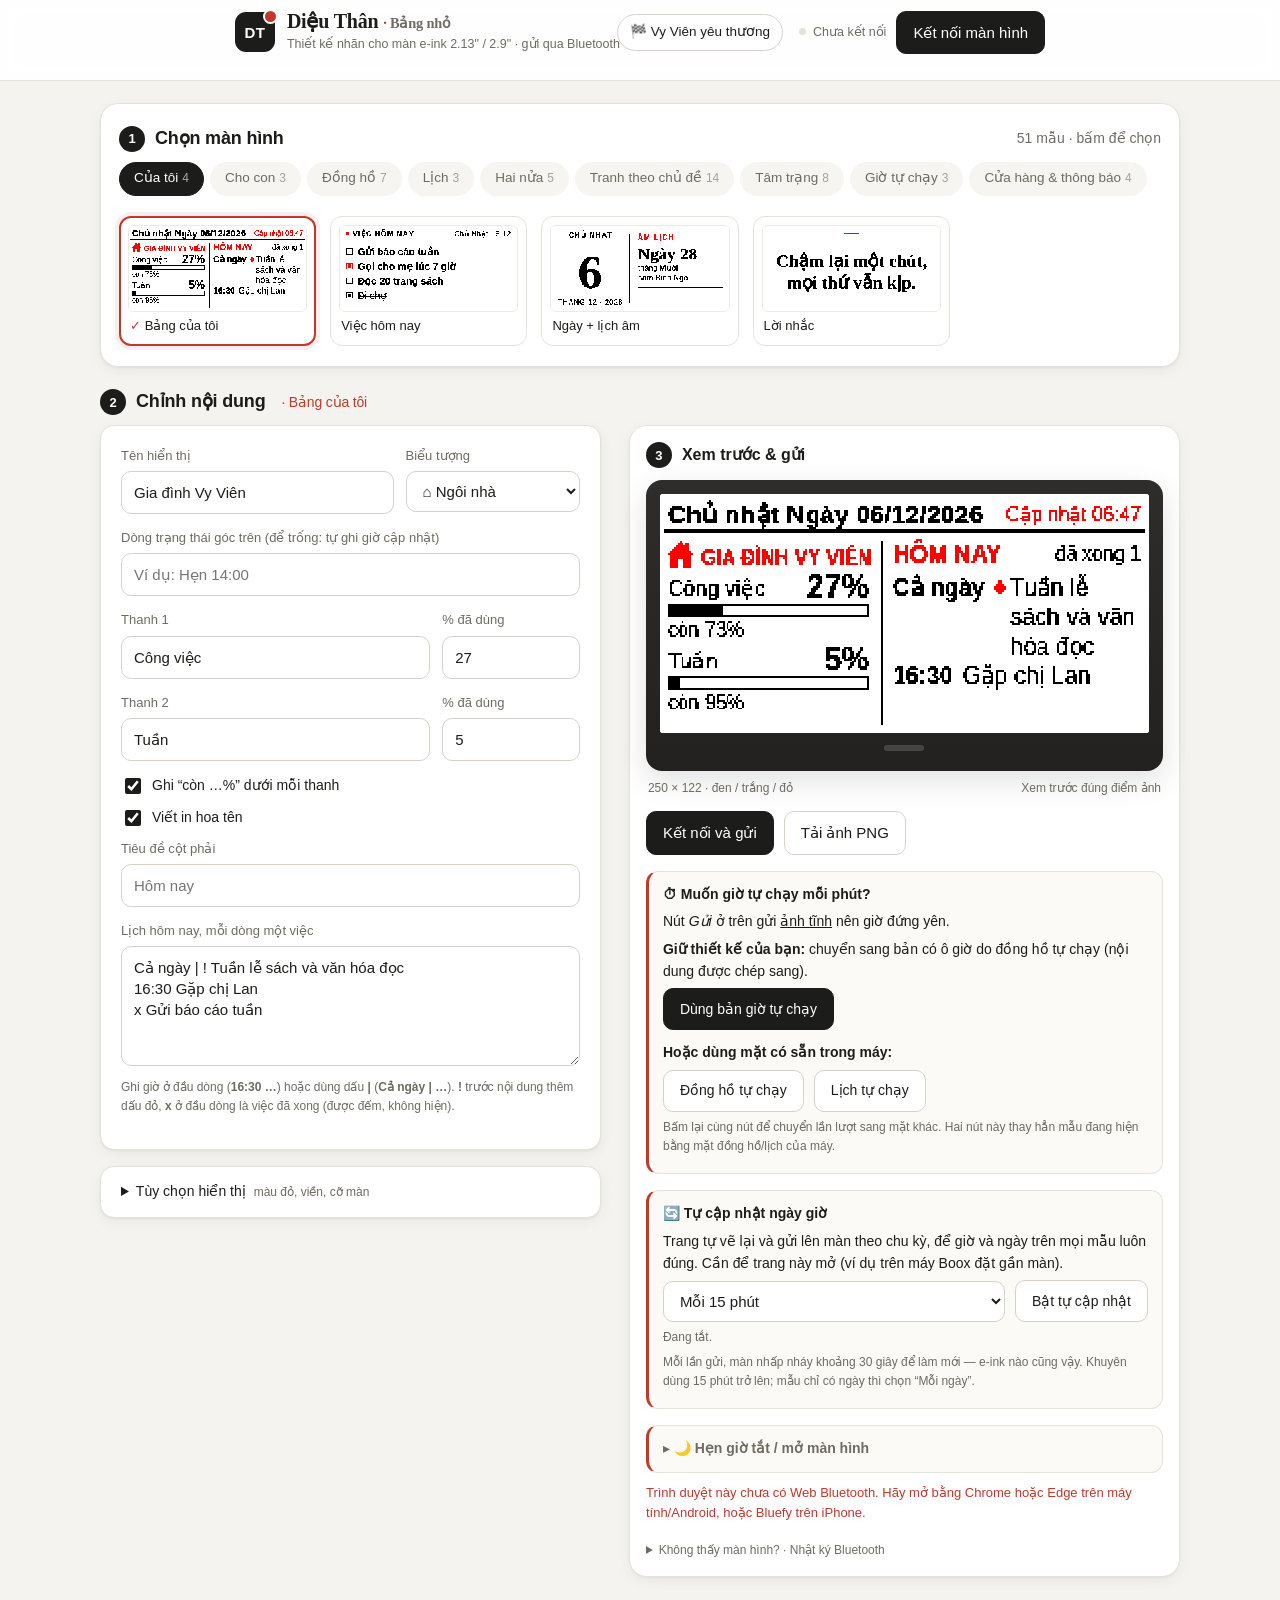
==== commit f25bb60c: "Nhóm Tranh & tâm trạng, giao diện mới" ====
--- a/index.html
+++ b/index.html
@@ -108,27 +108,90 @@
   details{margin-top:18px;font-size:12px;color:var(--muted)}
   #log{white-space:pre-wrap;font:11px/1.5 ui-monospace,Menlo,monospace;max-height:160px;overflow:auto;background:#fff;border:1px solid var(--line);border-radius:8px;padding:8px;margin-top:8px}
   .note{font-size:12px;color:var(--muted);border-left:2px solid var(--red);padding-left:10px;margin-top:4px}
+
+  /* ===== Giao diện mới: gọn, đồng bộ, chuyên nghiệp ===== */
+  :root{--paper:#f4f3ef;--card:#ffffff;--line:#e5e2da;--line2:#d6d2c8;--ink:#1c1c1a;--muted:#6f6b63;--red:#c0392b;--red-soft:#fbeeec;--radius:14px;--shadow:0 1px 2px rgba(20,18,14,.05),0 4px 14px rgba(20,18,14,.05)}
+  body{background:var(--paper);font:15px/1.55 var(--sans);-webkit-font-smoothing:antialiased}
+  .topbar{position:sticky;top:0;z-index:20;background:rgba(255,255,255,.92);backdrop-filter:saturate(1.4) blur(8px);border-bottom:1px solid var(--line)}
+  .tb-in{max-width:1120px;margin:0 auto;padding:10px 20px;display:flex;align-items:center;gap:16px}
+  .brand{display:flex;align-items:center;gap:12px;flex:1;min-width:0}
+  .logo{flex:0 0 40px;height:40px;border-radius:11px;background:var(--ink);color:#fff;display:grid;place-items:center;font:700 15px/1 var(--sans);letter-spacing:.5px;position:relative}
+  .logo::after{content:"";position:absolute;right:-3px;top:-3px;width:11px;height:11px;border-radius:50%;background:var(--red);border:2px solid #fff}
+  .topbar h1{font:600 20px/1.15 var(--serif);margin:0;letter-spacing:-.01em;white-space:nowrap}
+  .topbar .sub{margin:2px 0 0;font-size:12.5px;color:var(--muted);white-space:nowrap;overflow:hidden;text-overflow:ellipsis}
+  .tb-link{font-size:13.5px;color:var(--ink);text-decoration:none;border:1px solid var(--line2);border-radius:999px;padding:7px 12px;white-space:nowrap;background:#fff}
+  .tb-link:hover{border-color:var(--ink)}
+  .conn{display:flex;align-items:center;gap:10px}
+  .status{font-size:12.5px;white-space:nowrap}
+  .wrap{max-width:1120px;padding:22px 20px 60px}
+  button{border-radius:10px;min-height:42px;padding:9px 16px;font-weight:500;border:1px solid var(--line2);background:#fff;transition:background .12s,border-color .12s}
+  button:hover{background:#f3f1ec;color:var(--ink);border-color:var(--ink)}
+  button.primary,#btnConnect{background:var(--ink);color:#fff;border-color:var(--ink)}
+  button.primary:hover,#btnConnect:hover{background:#000;color:#fff}
+  .gal-head h2{font:600 18px/1.2 var(--sans);display:flex;align-items:center;gap:10px;letter-spacing:-.01em}
+  .step{display:inline-grid;place-items:center;width:26px;height:26px;border-radius:50%;background:var(--ink);color:#fff;font:700 13px/1 var(--sans);flex:0 0 26px}
+  .gal-head .cur{font-weight:500;font-size:14px}
+  .gallery{background:var(--card);border:1px solid var(--line);border-radius:18px;padding:18px 18px 20px;box-shadow:var(--shadow);margin-top:0}
+  .cats{gap:6px;margin-bottom:14px;flex-wrap:wrap;overflow:visible}
+  .cats button{border-radius:999px;min-height:34px;padding:5px 14px;font-size:13.5px;background:#f6f5f1;border-color:transparent;color:var(--muted)}
+  .cats button:hover{background:#ecebe6;color:var(--ink);border-color:transparent}
+  .cats button[aria-selected="true"]{background:var(--ink);color:#fff}
+  .cards{grid-template-columns:repeat(auto-fill,minmax(168px,1fr));gap:14px}
+  .card{background:#fff;border:1px solid var(--line);border-radius:12px;padding:8px 8px 10px;box-shadow:none;transition:box-shadow .15s,border-color .15s,transform .15s}
+  .card:hover{background:#fff;border-color:var(--line2);box-shadow:var(--shadow);transform:translateY(-2px)}
+  .card img{border-radius:6px;border-color:#eceae4}
+  .card .nm{font-weight:500;padding:0 2px}
+  .card.sel{border:2px solid var(--red);padding:7px 7px 9px;box-shadow:0 0 0 4px var(--red-soft)}
+  .card.sel .nm::before{content:"✓ ";color:var(--red)}
+  .panel{background:var(--card);border:1px solid var(--line);border-radius:var(--radius);box-shadow:var(--shadow);padding:20px}
+  label{color:var(--muted);font-size:13px}
+  input[type=text],input[type=date],input[type=time],input[type=tel],textarea,select{border:1px solid var(--line2);border-radius:10px;padding:10px 12px;background:#fff;transition:border-color .12s,box-shadow .12s}
+  input:focus,textarea:focus,select:focus{outline:none;border-color:var(--ink);box-shadow:0 0 0 3px rgba(28,28,26,.08)}
+  .preview{background:var(--card);border:1px solid var(--line);border-radius:18px;padding:16px;box-shadow:var(--shadow)}
+  .pv-head{display:flex;align-items:center;gap:10px;margin:0 0 12px;font-size:16px}
+  .device{border-radius:16px;padding:14px 14px 20px;background:linear-gradient(180deg,#2e2d2b,#222120)}
+  .meta{margin:8px 2px 14px}
+  .live{background:#fbfaf7;border:1px solid var(--line);border-left:3px solid var(--red);border-radius:12px}
+  details.live > summary{cursor:pointer;list-style:none}
+  details.live > summary::-webkit-details-marker{display:none}
+  details.live > summary::before{content:"▸ ";color:var(--muted)}
+  details.live[open] > summary::before{content:"▾ "}
+  @media (max-width:820px){.tb-link{display:none}}
+  @media (max-width:520px){
+    .tb-in{padding:8px 12px;gap:10px}.logo{flex-basis:34px;height:34px;border-radius:9px;font-size:13px}
+    .topbar h1{font-size:17px}.topbar .sub{display:none}
+    .conn{flex-direction:column;align-items:flex-end;gap:2px}.conn .status{font-size:11px;order:2}
+    #btnConnect{min-height:36px;padding:6px 12px;font-size:13px}
+    .wrap{padding:14px 12px 40px}.gallery{padding:12px;border-radius:14px}.preview{padding:12px;border-radius:14px}
+    .cards{grid-template-columns:repeat(2,1fr);gap:8px}
+  }
 </style>
 </head>
 <body>
-<div class="wrap">
-  <header>
-    <div>
-      <h1>Diệu Thân <span class="h1-sub"><em>·</em> Bảng nhỏ</span></h1>
-      <p class="sub">Màn e-ink 2.13" và 2.9" · gửi qua Bluetooth · <a href="dua-sao.html" style="color:var(--red)">🏁 Vy Viên yêu thương</a></p>
+<header class="topbar">
+  <div class="tb-in">
+    <div class="brand">
+      <span class="logo" aria-hidden="true">DT</span>
+      <div>
+        <h1>Diệu Thân <span class="h1-sub"><em>·</em> Bảng nhỏ</span></h1>
+        <p class="sub">Thiết kế nhãn cho màn e-ink 2.13" / 2.9" · gửi qua Bluetooth</p>
+      </div>
     </div>
+    <a class="tb-link" href="dua-sao.html">🏁 Vy Viên yêu thương</a>
     <div class="conn">
       <span id="status" class="status">Chưa kết nối</span>
       <button id="btnConnect">Kết nối màn hình</button>
     </div>
-  </header>
+  </div>
+</header>
+<div class="wrap">
 
   <section class="gallery">
-    <div class="gal-head"><h2>1. Chọn màn hình</h2><span id="galCount" class="sub"></span></div>
+    <div class="gal-head"><h2><span class="step">1</span>Chọn màn hình</h2><span id="galCount" class="sub"></span></div>
     <div class="cats" id="cats" role="tablist"></div>
     <div class="cards" id="cards"></div>
   </section>
-  <div class="gal-head" style="margin-top:22px"><h2>2. Chỉnh nội dung <span id="curName" class="cur"></span></h2></div>
+  <div class="gal-head" style="margin-top:22px"><h2><span class="step">2</span>Chỉnh nội dung <span id="curName" class="cur"></span></h2></div>
 
   <div class="grid">
     <div>
@@ -189,6 +252,11 @@
         <label><span>Ngày (mặc định hôm nay)</span><input id="clkDate" type="date"></label>
         <label><span>Dòng ghi chú góc dưới (không bắt buộc)</span><input id="clkNote" type="text" maxlength="20" placeholder="Ví dụ: Nhà Vy Viên"></label>
         <p class="note">Các mẫu ở đây gửi lên dạng <b>ảnh tĩnh</b>: giờ đứng yên từ lúc gửi. Muốn giờ tự chạy, dùng nút <b>Đồng hồ tự chạy</b> / <b>Lịch tự chạy</b> bên khung xem trước.</p>
+      </section>
+
+      <section class="panel" data-p="pic" hidden>
+        <label><span>Tranh</span><select id="picId"></select></label>
+        <p class="note">Tranh nằm ở bên trái; <b>giờ và ngày ở bên phải do đồng hồ tự chạy mỗi phút</b>. Bấm <b>Gửi kèm đồng hồ tự chạy</b> bên khung xem trước. Phần màu đỏ trong tranh (trái tim…) giữ màu đỏ nếu bật “Dùng điểm nhấn đỏ”.</p>
       </section>
 
       <section class="panel" data-p="art" hidden>
@@ -277,6 +345,7 @@
     </div>
 
     <div class="preview">
+      <div class="pv-head"><span class="step">3</span><b>Xem trước &amp; gửi</b></div>
       <div class="device"><canvas id="cv" width="250" height="122"></canvas><div class="chin"></div></div>
       <div class="meta"><span id="metaSize">250 × 122 · đen / trắng / đỏ</span><span>Xem trước đúng điểm ảnh</span></div>
       <div class="actions">
@@ -373,7 +442,7 @@
 /* ---------- Trạng thái và lưu cục bộ ---------- */
 const $=id=>document.getElementById(id);
 const STORE='nhan-eink-v1';
-const FIELDS=['dashName','dashIcon','dashStatus','m1Label','m1Pct','m2Label','m2Pct','dashLeft','dashUpper','dashTitle','dashItems','kidStyle','kid1Name','kid2Name','kid1Tasks','kid2Tasks','kidMission','kidReward','splitMode','splitSwap','splitTitle','splitTasks','clkStyle','clkNote','clkQuote','autoEvery','artKind','artPos','artBox','artTitle','artTasks','artMsg','artBy','artCaption','tplKind','tplName','tplPrice','tplOld','tplUnit','tplSpec','tplTitle','tplBody','tplContact','tplPhone','tplParkMsg','tplCdDate','tplCdText','todoText','todoTitle','calNote','quoteText','quoteBy','quoteFont','photoFit','photoBright','photoContrast','photoCaption','optRed','optFrame','optSize'];
+const FIELDS=['dashName','dashIcon','dashStatus','m1Label','m1Pct','m2Label','m2Pct','dashLeft','dashUpper','dashTitle','dashItems','kidStyle','kid1Name','kid2Name','kid1Tasks','kid2Tasks','kidMission','kidReward','splitMode','splitSwap','splitTitle','splitTasks','clkStyle','clkNote','clkQuote','autoEvery','artKind','artPos','artBox','artTitle','artTasks','artMsg','artBy','artCaption','picId','tplKind','tplName','tplPrice','tplOld','tplUnit','tplSpec','tplTitle','tplBody','tplContact','tplPhone','tplParkMsg','tplCdDate','tplCdText','todoText','todoTitle','calNote','quoteText','quoteBy','quoteFont','photoFit','photoBright','photoContrast','photoCaption','optRed','optFrame','optSize'];
 let tab='dash',photo=null;
 const SIZES={213:{w:250,h:122},290:{w:296,h:128}};
 function save(){const o={tab,v2:true,v3:true};for(const k of FIELDS){const el=$(k);o[k]=el.type==='checkbox'?el.checked:el.value;}try{localStorage.setItem(STORE,JSON.stringify(o));}catch(_){}}
@@ -827,7 +896,7 @@
 /* ---------- Giờ tự chạy (Đồng hồ tranh của đồng hồ) ----------
    Ảnh phủ toàn màn; đồng hồ tự vẽ giờ trong một ô ở góc và tự chạy mỗi phút. */
 function artBox(w,h){
-  const big=w===296,k=$('artBox').value,p=+$('artPos').value;
+  const big=w===296,k=tab==='pic'?'side':$('artBox').value,p=+$('artPos').value;
   if(k==='side')return {x:big?194:148,y:0,w:102,h}; // đồng hồ tự vẽ giờ, ngày ở cột phải
   if(k==='col')return {x:0,y:0,w:big?80:72,h};
   if(k==='big')return {x:w-(big?120:104),y:0,w:big?120:104,h:big?80:72};
@@ -837,9 +906,39 @@
   if(y1<=b.y||y0>=b.y+b.h)return {x:m,w:w-2*m};
   return b.x<=0?{x:b.x+b.w+m,w:w-(b.x+b.w)-2*m}:{x:m,w:b.x-2*m};
 }
+/* ---------- Tranh & tâm trạng: tranh nét bên trái, giờ do đồng hồ tự chạy bên phải ---------- */
+const PICS=[
+  ['Tranh theo chủ đề','meo-nhe-nhang','Một ngày nhẹ nhàng'],['Tranh theo chủ đề','chim-hit-tho','Hít thở… tiếp tục nhé'],['Tranh theo chủ đề','gau-gia-dinh','Gia đình là bình yên'],
+  ['Tranh theo chủ đề','bien-tha-long','Thả lỏng nạp năng lượng'],['Tranh theo chủ đề','ca-phe-viec','Tập trung · nghỉ ngơi'],['Tranh theo chủ đề','mua-binh-yen','Ngày mưa bình yên'],
+  ['Tranh theo chủ đề','phi-hanh-gia','Từng bước nhỏ'],['Tranh theo chủ đề','ngu-ngon','Ngủ ngon, nghỉ đủ'],['Tranh theo chủ đề','diem-tua','Gia đình là điểm tựa'],
+  ['Tranh theo chủ đề','ngay-binh-yen','Một ngày bình yên'],['Tranh theo chủ đề','co-gang','Cố gắng hôm nay'],['Tranh theo chủ đề','nap-nang-luong','Nạp lại năng lượng'],
+  ['Tranh theo chủ đề','loi-nhan','Mẹ yêu con'],['Tranh theo chủ đề','uong-nuoc','Uống nước nhé'],
+  ['Tâm trạng','em-vui','Hôm nay em vui'],['Tâm trạng','met-co-gang','Mệt nhưng vẫn cố'],['Tâm trạng','nghe-nhac','Cần nạp năng lượng'],['Tâm trạng','binh-yen','Hôm nay bình yên'],
+  ['Tâm trạng','hoi-buon','Hơi buồn, sẽ ổn thôi'],['Tâm trạng','ap-luc','Áp lực vẫn làm được'],['Tâm trạng','biet-on','Biết ơn hôm nay'],['Tâm trạng','yeu-ban-than','Yêu bản thân hơn'],
+];
+const picImgs={};
+function picImg(id){if(picImgs[id])return picImgs[id].complete&&picImgs[id].naturalWidth?picImgs[id]:null;
+  const im=new Image();im.onload=()=>{schedule();if(typeof scheduleThumbs==='function')scheduleThumbs();};im.src=`art/${id}.png`;picImgs[id]=im;return null;}
+function drawLineArt(ctx,img,x0,y0,w,h){ // vẽ tranh nét vừa khung, giữ màu đỏ, chuyển xám thành chấm
+  const tmp=document.createElement('canvas');tmp.width=w;tmp.height=h;const t=tmp.getContext('2d');t.fillStyle='#fff';t.fillRect(0,0,w,h);
+  const sc=Math.min(w/img.naturalWidth,h/img.naturalHeight),dw=img.naturalWidth*sc,dh=img.naturalHeight*sc;t.imageSmoothingQuality='high';t.drawImage(img,(w-dw)/2,(h-dh)/2,dw,dh);
+  const im=t.getImageData(0,0,w,h),a=im.data,g=new Float32Array(w*h),red=new Uint8Array(w*h),useRed=$('optRed').checked;
+  for(let i=0;i<w*h;i++){const r=a[i*4],gg=a[i*4+1],b=a[i*4+2];if(useRed&&r>140&&r>gg*1.6&&r>b*1.6){red[i]=1;g[i]=255;continue;}
+    let y=r*.299+gg*.587+b*.114;g[i]=y>228?255:y<70?0:y;}
+  for(let y=0;y<h;y++)for(let x=0;x<w;x++){const i=y*w+x;if(red[i])continue;const o=g[i],n=o<140?0:255,e=o-n;g[i]=n;
+    if(x+1<w)g[i+1]+=e*7/16;if(y+1<h){if(x>0)g[i+w-1]+=e*3/16;g[i+w]+=e*5/16;if(x+1<w)g[i+w+1]+=e/16;}}
+  for(let i=0;i<w*h;i++){if(red[i]){a[i*4]=255;a[i*4+1]=a[i*4+2]=0;}else{a[i*4]=a[i*4+1]=a[i*4+2]=g[i];}a[i*4+3]=255;}
+  ctx.putImageData(im,x0,y0);
+}
+function drawPic(ctx,w,h){
+  const b=artBox(w,h),img=picImg($('picId').value);
+  if(!img){ctx.fillStyle=INK;setFont(ctx,11,500,SERIF);ctx.textAlign='center';ctx.fillText('Đang tải tranh…',b.x/2,h/2);ctx.textAlign='left';return;}
+  drawLineArt(ctx,img,2,2,b.x-4,h-4);
+}
+
 function artPlaceholder(ctx,w,h){
   const b=artBox(w,h),d=new Date(),p=n=>String(n).padStart(2,'0');ctx.fillStyle=WHITE;ctx.fillRect(b.x,b.y,b.w,b.h);
-  if($('artBox').value==='side'){ // mô phỏng cột giờ do đồng hồ tự vẽ
+  if(tab==='pic'||$('artBox').value==='side'){ // mô phỏng cột giờ do đồng hồ tự vẽ
     ctx.fillStyle=INK;ctx.fillRect(b.x,0,1,h);ctx.textAlign='center';const cx=b.x+b.w/2;
     setFont(ctx,11,700);ctx.fillText(`${['CN','T2','T3','T4','T5','T6','T7'][d.getDay()]} ${p(d.getDate())}/${p(d.getMonth()+1)}`,cx,18);
     let s=34;setFont(ctx,s,800);while(ctx.measureText('88:88').width>b.w-8)setFont(ctx,--s,800);ctx.fillText(`${p(d.getHours())}:${p(d.getMinutes())}`,cx,h/2+s*0.35);
@@ -886,12 +985,12 @@
 
 let artExport=false; // true khi xuất ảnh cho Đồng hồ tranh: không vẽ giờ minh họa
 function render(){
-  const size=$('optSize').value,g0=SIZES[size],g={w:g0.w,h:tab==='art'?128:g0.h},cv=$('cv');cv.width=g.w;cv.height=g.h;
+  const size=$('optSize').value,g0=SIZES[size],g={w:g0.w,h:(tab==='art'||tab==='pic')?128:g0.h},cv=$('cv');cv.width=g.w;cv.height=g.h;
   const ctx=cv.getContext('2d');ctx.fillStyle=WHITE;ctx.fillRect(0,0,g.w,g.h);ctx.textBaseline='alphabetic';
-  ({dash:drawDash,kids:drawKids,split:drawSplit,tpl:drawTpl,clk:drawClk,art:drawArt,todo:drawTodo,cal:drawCal,quote:drawQuote,photo:drawPhoto})[tab](ctx,g.w,g.h);
+  ({dash:drawDash,kids:drawKids,split:drawSplit,tpl:drawTpl,clk:drawClk,art:drawArt,pic:drawPic,todo:drawTodo,cal:drawCal,quote:drawQuote,photo:drawPhoto})[tab](ctx,g.w,g.h);
   if($('optFrame').checked){ctx.strokeStyle=INK;ctx.lineWidth=1;ctx.strokeRect(2.5,2.5,g.w-5,g.h-5);}
   quantize(ctx,g.w,g.h);
-  if(tab==='art'){if(!artExport)artPlaceholder(ctx,g.w,g.h);$('artSizeTxt').textContent=`${g.w} × 128`;}
+  if(tab==='art'||tab==='pic'){if(!artExport)artPlaceholder(ctx,g.w,g.h);$('artSizeTxt').textContent=`${g.w} × 128`;}
   $('metaSize').textContent=`${g.w} × ${g.h} · ${$('optRed').checked?'đen / trắng / đỏ':'đen / trắng'}${tab==='art'?' · ô nét đứt = giờ tự chạy':''}`;
 }
 function kidFields(){const s=$('kidStyle').value;for(const el of document.querySelectorAll('[data-kid]'))el.hidden=!el.dataset.kid.split(' ').includes(s);
@@ -899,7 +998,7 @@
   for(const el of document.querySelectorAll('[data-tpl]'))el.hidden=el.dataset.tpl!==$('tplKind').value;
   for(const el of document.querySelectorAll('[data-art]'))el.hidden=!el.dataset.art.split(' ').includes($('artKind').value);
   $('artPos').disabled=$('artBox').value!=='small';
-  {const side=$('artBox').value==='side';$('artSideWrap').hidden=!side;$('artPngWrap').hidden=side;}
+  {const side=tab==='pic'||$('artBox').value==='side';$('artSideWrap').hidden=!side;$('artPngWrap').hidden=side;}
   if(typeof artTarget==='function')$('toArtWrap').hidden=!artTarget();
   const parts=$('splitMode').value.split('-');for(const el of document.querySelectorAll('[data-split]'))el.hidden=!parts.some(p=>p.includes(el.dataset.split));}
 let raf=0;function schedule(){if(raf)return;raf=requestAnimationFrame(()=>{raf=0;kidFields();render();save();if(typeof scheduleThumbs==='function')scheduleThumbs();});}
@@ -917,7 +1016,7 @@
 const TIME_TABS=['clk','split','kids','dash','todo','cal','photo'];
 function setTab(t){tab=t;for(const p of document.querySelectorAll('[data-p]'))p.hidden=p.dataset.p!==t;
   $('liveBox').hidden=!TIME_TABS.includes(t);$('toArtWrap').hidden=!artTarget();
-  const art=t==='art';$('artGuide').hidden=!art;$('autoBox').hidden=art;$('btnSend').hidden=art;schedule();}
+  const art=t==='art'||t==='pic';$('artGuide').hidden=!art;$('autoBox').hidden=art;$('btnSend').hidden=art;schedule();}
 
 /* ---------- Thư viện chọn màn hình ---------- */
 const LAYOUTS=[
@@ -927,6 +1026,7 @@
   ['Đồng hồ','clk','Nhắc ngày lễ','clkStyle','holiday'],['Đồng hồ','clk','Đồng hồ, thứ, ngày','clkStyle','calclock'],['Đồng hồ','clk','Đồng hồ + lịch tháng','clkStyle','monthclock'],
   ['Lịch','clk','Lịch thông tin','clkStyle','info'],['Lịch','clk','Lịch tháng lớn','clkStyle','month'],['Lịch','clk','Lịch âm','clkStyle','lunar'],
   ['Hai nửa','split','Ảnh │ Thời gian','splitMode','photo-time'],['Hai nửa','split','Thời gian │ Nhiệm vụ','splitMode','time-tasks'],['Hai nửa','split','Ảnh │ Nhiệm vụ','splitMode','photo-tasks'],['Hai nửa','split','Ảnh │ Giờ + Nhiệm vụ','splitMode','photo-timetasks'],['Hai nửa','photo','Ảnh toàn màn'],
+  ...PICS.map(([g,id,name])=>[g,'pic',name,'picId',id]),
   ['Giờ tự chạy','art','Nhiệm vụ + giờ','artKind','tasks'],['Giờ tự chạy','art','Lời nhắn + giờ','artKind','note'],['Giờ tự chạy','art','Ảnh + giờ','artKind','photo'],
   ['Cửa hàng & thông báo','tpl','Thẻ giá','tplKind','price'],['Cửa hàng & thông báo','tpl','Thông báo','tplKind','notice'],['Cửa hàng & thông báo','tpl','Số đỗ xe','tplKind','parking'],['Cửa hàng & thông báo','tpl','Đếm ngược','tplKind','countdown'],
 ].map(([group,t,name,field,value])=>({group,t,name,field,value,id:t+(value?':'+value:'')}));
@@ -1213,7 +1313,8 @@
 $('btnLiveClock').onclick=()=>liveMode(2);$('btnLiveCal').onclick=()=>liveMode(1);
 $('btnCancel').onclick=()=>{ble.job?.fail(new Error('Đã dừng. Kết nối lại rồi gửi lại.'));try{ble.device?.gatt?.disconnect();}catch(_){}};
 
-for(const id of ['kidStyle','clkStyle','splitMode','tplKind','artKind'])$(id).closest('label').hidden=true; // kiểu đã chọn ở thư viện
+$('picId').innerHTML=PICS.map(([,id,name])=>`<option value="${id}">${name}</option>`).join('');
+for(const id of ['kidStyle','clkStyle','splitMode','tplKind','artKind','picId'])$(id).closest('label').hidden=true; // kiểu đã chọn ở thư viện
 load();render();updateConn();makeThumbs();
 if(!navigator.bluetooth)say('Trình duyệt này chưa có Web Bluetooth. Hãy mở bằng Chrome hoặc Edge trên máy tính/Android, hoặc Bluefy trên iPhone.',true);
 else say('Bấm "Kết nối màn hình" và chọn thiết bị NRF_EPD trước khi gửi.');
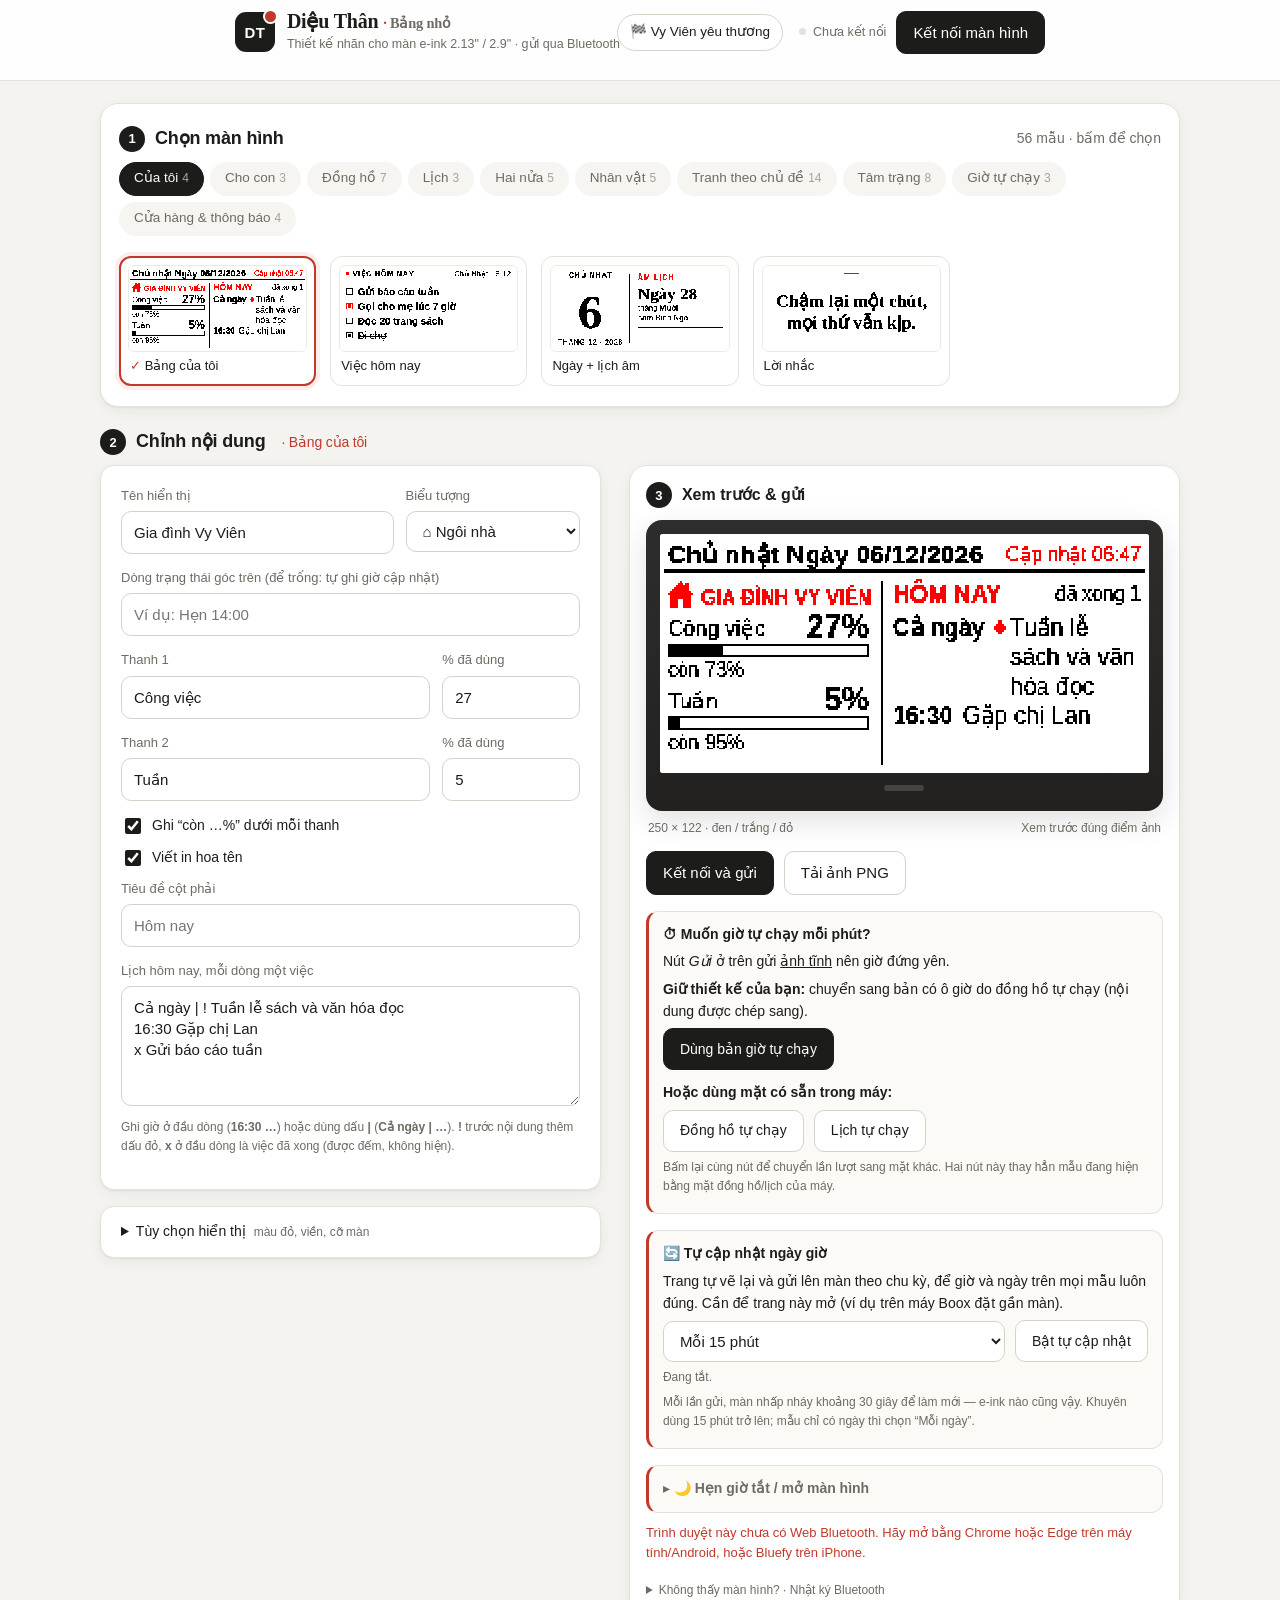
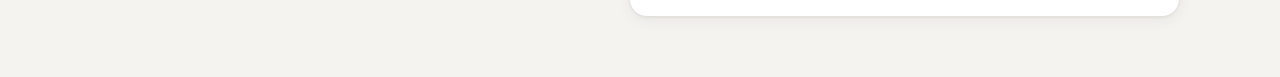
==== commit 679f5fd2: "Thêm nhân vật cô bé theo buổi và tâm trạng" ====
--- a/index.html
+++ b/index.html
@@ -156,6 +156,12 @@
   details.live > summary::-webkit-details-marker{display:none}
   details.live > summary::before{content:"▸ ";color:var(--muted)}
   details.live[open] > summary::before{content:"▾ "}
+  .f-label{font-size:13px;color:var(--muted);margin:4px 0 6px}
+  .moods{display:grid;grid-template-columns:repeat(3,1fr);gap:8px;margin-bottom:14px}
+  .moods button{display:flex;flex-direction:column;align-items:center;gap:2px;font-size:22px;line-height:1.1;padding:8px 4px;min-height:58px}
+  .moods button span{font-size:12.5px;color:var(--muted)}
+  .moods button.on{border:2px solid var(--red);background:var(--red-soft)}
+  .moods button.on span{color:var(--ink);font-weight:600}
   @media (max-width:820px){.tb-link{display:none}}
   @media (max-width:520px){
     .tb-in{padding:8px 12px;gap:10px}.logo{flex-basis:34px;height:34px;border-radius:9px;font-size:13px}
@@ -254,6 +260,26 @@
         <p class="note">Các mẫu ở đây gửi lên dạng <b>ảnh tĩnh</b>: giờ đứng yên từ lúc gửi. Muốn giờ tự chạy, dùng nút <b>Đồng hồ tự chạy</b> / <b>Lịch tự chạy</b> bên khung xem trước.</p>
       </section>
 
+      <section class="panel" data-p="char" hidden>
+        <label><span>Cảnh</span><select id="charScene"><option value="auto">Tự theo giờ</option><option value="sang">Sáng · thức dậy</option><option value="trua">Trưa · ăn cơm</option><option value="chieu">Chiều · làm việc</option><option value="toi">Tối · đồ ngủ</option></select></label>
+        <div class="f-label">Tâm trạng hôm nay</div>
+        <div class="moods" id="moods">
+          <button data-mood="vui">😊<span>Vui</span></button><button data-mood="thuong">🙂<span>Bình thường</span></button><button data-mood="haohung">🤩<span>Hào hứng</span></button>
+          <button data-mood="met">😮‍💨<span>Mệt</span></button><button data-mood="buon">😢<span>Buồn</span></button><button data-mood="ngu">😴<span>Ngái ngủ</span></button>
+        </div>
+        <select id="charMood" hidden><option>vui</option><option>thuong</option><option>haohung</option><option>met</option><option>buon</option><option>ngu</option></select>
+        <div class="row">
+          <label><span>Tên nhân vật (không bắt buộc)</span><input id="charName" type="text" maxlength="14" placeholder="Ví dụ: Vy"></label>
+          <label><span>Câu nói riêng (để trống: tự theo cảnh)</span><input id="charCaption" type="text" maxlength="36"></label>
+        </div>
+        <div class="f-label">Giờ bắt đầu mỗi buổi</div>
+        <div class="row">
+          <label><span>🌅 Sáng</span><input id="charT1" type="time" value="05:30"></label><label><span>🍚 Trưa</span><input id="charT2" type="time" value="11:00"></label>
+          <label><span>💻 Chiều</span><input id="charT3" type="time" value="13:30"></label><label><span>🌙 Tối</span><input id="charT4" type="time" value="20:00"></label>
+        </div>
+        <p class="note">Bấm <b>Gửi kèm đồng hồ tự chạy</b> để gửi cảnh hiện tại (giờ ở cột phải tự chạy). Muốn nhân vật <b>tự đổi theo buổi</b>: để máy Boox mở trang này, ở ô <b>Tự cập nhật</b> chọn <b>“Khi sang buổi mới”</b> rồi bấm Bật — chỉ gửi 4 lần mỗi ngày, rất tiết kiệm pin.</p>
+      </section>
+
       <section class="panel" data-p="pic" hidden>
         <label><span>Tranh</span><select id="picId"></select></label>
         <p class="note">Tranh nằm ở bên trái; <b>giờ và ngày ở bên phải do đồng hồ tự chạy mỗi phút</b>. Bấm <b>Gửi kèm đồng hồ tự chạy</b> bên khung xem trước. Phần màu đỏ trong tranh (trái tim…) giữ màu đỏ nếu bật “Dùng điểm nhấn đỏ”.</p>
@@ -386,7 +412,7 @@
         <p>Trang tự vẽ lại và gửi lên màn theo chu kỳ, để giờ và ngày trên mọi mẫu luôn đúng. Cần để trang này mở (ví dụ trên máy Boox đặt gần màn).</p>
         <div class="actions" style="align-items:center">
           <select id="autoEvery" style="width:auto;flex:1">
-            <option value="5">Mỗi 5 phút</option><option value="10">Mỗi 10 phút</option><option value="15" selected>Mỗi 15 phút</option><option value="30">Mỗi 30 phút</option><option value="60">Mỗi giờ</option><option value="day">Mỗi ngày (lúc 0 giờ)</option><option value="2">Mỗi 2 phút (hao pin màn)</option>
+            <option value="5">Mỗi 5 phút</option><option value="10">Mỗi 10 phút</option><option value="15" selected>Mỗi 15 phút</option><option value="30">Mỗi 30 phút</option><option value="60">Mỗi giờ</option><option value="day">Mỗi ngày (lúc 0 giờ)</option><option value="2">Mỗi 2 phút (hao pin màn)</option><option value="scene">Khi sang buổi mới (nhân vật)</option>
           </select>
           <button id="btnAuto">Bật tự cập nhật</button>
         </div>
@@ -442,7 +468,7 @@
 /* ---------- Trạng thái và lưu cục bộ ---------- */
 const $=id=>document.getElementById(id);
 const STORE='nhan-eink-v1';
-const FIELDS=['dashName','dashIcon','dashStatus','m1Label','m1Pct','m2Label','m2Pct','dashLeft','dashUpper','dashTitle','dashItems','kidStyle','kid1Name','kid2Name','kid1Tasks','kid2Tasks','kidMission','kidReward','splitMode','splitSwap','splitTitle','splitTasks','clkStyle','clkNote','clkQuote','autoEvery','artKind','artPos','artBox','artTitle','artTasks','artMsg','artBy','artCaption','picId','tplKind','tplName','tplPrice','tplOld','tplUnit','tplSpec','tplTitle','tplBody','tplContact','tplPhone','tplParkMsg','tplCdDate','tplCdText','todoText','todoTitle','calNote','quoteText','quoteBy','quoteFont','photoFit','photoBright','photoContrast','photoCaption','optRed','optFrame','optSize'];
+const FIELDS=['dashName','dashIcon','dashStatus','m1Label','m1Pct','m2Label','m2Pct','dashLeft','dashUpper','dashTitle','dashItems','kidStyle','kid1Name','kid2Name','kid1Tasks','kid2Tasks','kidMission','kidReward','splitMode','splitSwap','splitTitle','splitTasks','clkStyle','clkNote','clkQuote','autoEvery','artKind','artPos','artBox','artTitle','artTasks','artMsg','artBy','artCaption','picId','charScene','charMood','charName','charCaption','charT1','charT2','charT3','charT4','tplKind','tplName','tplPrice','tplOld','tplUnit','tplSpec','tplTitle','tplBody','tplContact','tplPhone','tplParkMsg','tplCdDate','tplCdText','todoText','todoTitle','calNote','quoteText','quoteBy','quoteFont','photoFit','photoBright','photoContrast','photoCaption','optRed','optFrame','optSize'];
 let tab='dash',photo=null;
 const SIZES={213:{w:250,h:122},290:{w:296,h:128}};
 function save(){const o={tab,v2:true,v3:true};for(const k of FIELDS){const el=$(k);o[k]=el.type==='checkbox'?el.checked:el.value;}try{localStorage.setItem(STORE,JSON.stringify(o));}catch(_){}}
@@ -896,7 +922,7 @@
 /* ---------- Giờ tự chạy (Đồng hồ tranh của đồng hồ) ----------
    Ảnh phủ toàn màn; đồng hồ tự vẽ giờ trong một ô ở góc và tự chạy mỗi phút. */
 function artBox(w,h){
-  const big=w===296,k=tab==='pic'?'side':$('artBox').value,p=+$('artPos').value;
+  const big=w===296,k=(tab==='pic'||tab==='char')?'side':$('artBox').value,p=+$('artPos').value;
   if(k==='side')return {x:big?194:148,y:0,w:102,h}; // đồng hồ tự vẽ giờ, ngày ở cột phải
   if(k==='col')return {x:0,y:0,w:big?80:72,h};
   if(k==='big')return {x:w-(big?120:104),y:0,w:big?120:104,h:big?80:72};
@@ -921,7 +947,7 @@
   const im=new Image();im.onload=()=>{schedule();if(typeof scheduleThumbs==='function')scheduleThumbs();};im.src=`art/${id}.png`;picImgs[id]=im;return null;}
 function drawLineArt(ctx,img,x0,y0,w,h){ // vẽ tranh nét vừa khung, giữ màu đỏ, chuyển xám thành chấm
   const tmp=document.createElement('canvas');tmp.width=w;tmp.height=h;const t=tmp.getContext('2d');t.fillStyle='#fff';t.fillRect(0,0,w,h);
-  const sc=Math.min(w/img.naturalWidth,h/img.naturalHeight),dw=img.naturalWidth*sc,dh=img.naturalHeight*sc;t.imageSmoothingQuality='high';t.drawImage(img,(w-dw)/2,(h-dh)/2,dw,dh);
+  const iw=img.naturalWidth||img.width,ih=img.naturalHeight||img.height,sc=Math.min(w/iw,h/ih),dw=iw*sc,dh=ih*sc;t.imageSmoothingQuality='high';t.drawImage(img,(w-dw)/2,(h-dh)/2,dw,dh);
   const im=t.getImageData(0,0,w,h),a=im.data,g=new Float32Array(w*h),red=new Uint8Array(w*h),useRed=$('optRed').checked;
   for(let i=0;i<w*h;i++){const r=a[i*4],gg=a[i*4+1],b=a[i*4+2];if(useRed&&r>140&&r>gg*1.6&&r>b*1.6){red[i]=1;g[i]=255;continue;}
     let y=r*.299+gg*.587+b*.114;g[i]=y>228?255:y<70?0:y;}
@@ -936,9 +962,98 @@
   drawLineArt(ctx,img,2,2,b.x-4,h-4);
 }
 
+/* ---------- Nhân vật có tính cách: cô bé, 4 cảnh theo buổi × 6 tâm trạng ----------
+   Vẽ bằng nét ở khung thiết kế cao 256, rồi thu nhỏ + chấm cho e-ink (giữ màu đỏ). */
+const SCENES=['sang','trua','chieu','toi'];
+const CAPS={
+  sang:{thuong:'Chào buổi sáng!',vui:'Ngày mới vui vẻ!',haohung:'Ngày mới tuyệt vời!',met:'Dậy thôi… 5 phút nữa',buon:'Sáng nay hơi buồn',ngu:'Buồn ngủ quá…'},
+  trua:{thuong:'Ăn trưa thôi!',vui:'Cơm ngon quá!',haohung:'Món yêu thích nè!',met:'Nạp năng lượng nào',buon:'Ăn chút cho vui nhé',ngu:'Ăn xong ngủ trưa'},
+  chieu:{thuong:'Chiều chăm chỉ',vui:'Làm việc vui ghê',haohung:'Tập trung cao độ!',met:'Mệt nhưng vẫn cố',buon:'Cố lên, sắp xong rồi',ngu:'Cần cốc nước nữa'},
+  toi:{thuong:'Ngủ ngon nhé ♡',vui:'Hôm nay thật vui',haohung:'Mơ đẹp nhé!',met:'Nghỉ ngơi thôi',buon:'Mai sẽ tốt hơn',ngu:'Zzz… ngủ ngon'},
+};
+const tmin=v=>{const m=/^(\d{1,2}):(\d{2})$/.exec(v||'');return m?+m[1]*60+ +m[2]:null;};
+function sceneTimes(){return ['charT1','charT2','charT3','charT4'].map((id,i)=>tmin($(id).value)??[330,660,810,1200][i]);}
+function sceneAt(d){const m=d.getHours()*60+d.getMinutes(),t=sceneTimes();let s=3;for(let i=0;i<4;i++)if(m>=t[i])s=i;return SCENES[s];} // trước giờ sáng = vẫn là tối
+function nextSceneAt(now){const t=sceneTimes(),m=now.getHours()*60+now.getMinutes();
+  for(const x of [...t].sort((a,b)=>a-b))if(x>m){const d=new Date(now);d.setHours(0,x,5,0);return d.getTime();}
+  const d=new Date(now);d.setDate(d.getDate()+1);d.setHours(0,Math.min(...t),5,0);return d.getTime();}
+function drawGirl(c,W,H,scene,mood){
+  const K='#000',Wt='#fff',R0='#ff0000',cx=W/2,R=50,hy=scene==='sang'?100:90,lw=5;
+  c.lineWidth=lw;c.lineCap='round';c.lineJoin='round';c.strokeStyle=K;
+  const ell=(x,y,rx,ry,f,s=true)=>{c.beginPath();c.ellipse(x,y,rx,ry,0,0,Math.PI*2);if(f){c.fillStyle=f;c.fill();}if(s)c.stroke();};
+  const ln=(pts,w=lw)=>{c.lineWidth=w;c.beginPath();pts.forEach(([x,y],i)=>i?c.lineTo(x,y):c.moveTo(x,y));c.stroke();c.lineWidth=lw;};
+  const heart=(x,y,s,f=R0)=>{c.beginPath();c.moveTo(x,y+s*.9);c.bezierCurveTo(x-s*1.4,y,x-s*.7,y-s,x,y-s*.35);c.bezierCurveTo(x+s*.7,y-s,x+s*1.4,y,x,y+s*.9);c.fillStyle=f;c.fill();};
+  const star=(x,y,s)=>{c.fillStyle=K;c.beginPath();for(let i=0;i<8;i++){const a=i*Math.PI/4,r=i%2?s*.35:s;c.lineTo(x+Math.cos(a)*r,y+Math.sin(a)*r);}c.fill();};
+  // —— phông nền theo cảnh
+  if(scene==='sang'){const sx=W-34,sy=34;c.beginPath();c.arc(sx,sy,16,0,Math.PI*2);c.fillStyle=Wt;c.fill();c.stroke();
+    for(let i=0;i<8;i++){const a=i*Math.PI/4;ln([[sx+Math.cos(a)*24,sy+Math.sin(a)*24],[sx+Math.cos(a)*33,sy+Math.sin(a)*33]],4);}}
+  if(scene==='toi'){c.beginPath();c.arc(W-36,36,18,0,Math.PI*2);c.fillStyle=K;c.fill();c.beginPath();c.arc(W-28,30,16,0,Math.PI*2);c.fillStyle=Wt;c.fill();
+    star(30,30,9);star(W-70,74,6);star(46,74,5);}
+  if(scene==='chieu'){ell(W-30,H-78,14,4,Wt);c.beginPath();c.rect(W-44,H-78,28,30);c.fillStyle=Wt;c.fill();c.stroke();c.beginPath();c.arc(W-14,H-64,8,-1.2,1.2);c.stroke();
+    ln([[W-34,H-92],[W-30,H-100],[W-34,H-108]],3);ln([[W-24,H-92],[W-20,H-100],[W-24,H-108]],3);}
+  // —— thân
+  const top=hy+R-8,dress=scene==='toi'?Wt:Wt;c.beginPath();c.moveTo(cx-34,top);c.quadraticCurveTo(cx-60,top+20,cx-62,H+10);c.lineTo(cx+62,H+10);c.quadraticCurveTo(cx+60,top+20,cx+34,top);c.closePath();c.fillStyle=dress;c.fill();c.stroke();
+  if(scene==='toi'){c.fillStyle=K;for(const [dx,dy] of [[-30,40],[22,52],[-8,74],[34,88],[-38,96],[8,110]])ell(cx+dx,top+dy,4,4,K,false);
+    ln([[cx-16,top+2],[cx,top+16],[cx+16,top+2]],4);}
+  else if(scene==='chieu'){ln([[cx-14,top+4],[cx-10,H]],4);ln([[cx+14,top+4],[cx+10,H]],4);}
+  else if(scene==='trua'){c.beginPath();c.rect(cx-30,top+40,60,80);c.stroke();ln([[cx-30,top+40],[cx-40,top+6]],4);ln([[cx+30,top+40],[cx+40,top+6]],4);}
+  else heart(cx,top+38,10);
+  // —— tay (sau đầu với cảnh sáng)
+  const armL=[cx-52,top+26],armR=[cx+52,top+26];
+  if(scene==='sang'){ln([armL,[cx-70,hy-28]],10);ln([armR,[cx+70,hy-28]],10);c.lineWidth=lw;ln([armL,[cx-70,hy-28]],2);ell(cx-71,hy-34,9,9,Wt);ell(cx+71,hy-34,9,9,Wt);}
+  // —— đầu: tóc sau, mặt, mái
+  ell(cx,hy+12,R+7,R+10,K,false);
+  if(scene!=='toi'){c.fillStyle=K;c.beginPath();c.moveTo(cx-R-10,hy+20);c.quadraticCurveTo(cx-R-18,hy+70,cx-R+4,hy+78);c.lineTo(cx-R+14,hy+30);c.fill();
+    c.beginPath();c.moveTo(cx+R+10,hy+20);c.quadraticCurveTo(cx+R+18,hy+70,cx+R-4,hy+78);c.lineTo(cx+R-14,hy+30);c.fill();}
+  ell(cx,hy+20,R-3,R-6,Wt);
+  c.fillStyle=K;c.beginPath();c.moveTo(cx-R+1,hy+10);c.bezierCurveTo(cx-R,hy-R+10,cx+R,hy-R+10,cx+R-1,hy+10);
+  for(let i=3;i>=0;i--){const x=cx-R+1+(i/4)*(2*R-2),xp=cx-R+1+((i+1)/4)*(2*R-2);c.quadraticCurveTo((x+xp)/2,hy-6,x,hy+(i%2?6:0));}
+  c.closePath();c.fill();
+  if(scene==='sang'){ln([[cx-4,hy-R+2],[cx-12,hy-R-16],[cx+2,hy-R-12]],4);} // tóc rối buổi sáng
+  if(scene==='toi'){c.beginPath();c.moveTo(cx-R-4,hy-14);c.quadraticCurveTo(cx-10,hy-R-40,cx+R+30,hy-R-8);c.quadraticCurveTo(cx+R,hy-20,cx+R+4,hy-12);c.closePath();c.fillStyle=R0;c.fill();c.stroke();
+    ell(cx+R+32,hy-R-8,9,9,Wt);c.beginPath();c.moveTo(cx-R-6,hy-12);c.quadraticCurveTo(cx,hy-26,cx+R+6,hy-10);c.lineWidth=8;c.stroke();c.lineWidth=lw;}
+  // —— khuôn mặt theo tâm trạng
+  const ey=hy+28,ex=18,my=hy+48;
+  const dot=(x,r=5.5)=>{ell(x,ey,r,r+1,K,false);ell(x+2,ey-2,1.6,1.6,Wt,false);};
+  if(mood==='vui'){for(const s of [-1,1]){c.beginPath();c.arc(cx+s*ex,ey+3,6,Math.PI*1.1,Math.PI*1.9);c.stroke();}c.beginPath();c.arc(cx,my-6,9,0.15*Math.PI,0.85*Math.PI);c.stroke();}
+  else if(mood==='thuong'){dot(cx-ex);dot(cx+ex);c.beginPath();c.arc(cx,my-5,5,0.2*Math.PI,0.8*Math.PI);c.stroke();}
+  else if(mood==='haohung'){for(const s of [-1,1]){ell(cx+s*ex,ey,7,8,K,false);ell(cx+s*ex+2.5,ey-3,2.4,2.4,Wt,false);ell(cx+s*ex-2,ey+3,1.3,1.3,Wt,false);}
+    c.beginPath();c.moveTo(cx-9,my-6);c.quadraticCurveTo(cx,my+8,cx+9,my-6);c.closePath();c.fillStyle=K;c.fill();ell(cx,my,3.5,2.5,R0,false);}
+  else if(mood==='met'){for(const s of [-1,1]){ln([[cx+s*ex-7,ey+1],[cx+s*ex+7,ey+1]],4);c.beginPath();c.arc(cx+s*ex,ey+6,6,0.15*Math.PI,0.85*Math.PI);c.lineWidth=2;c.stroke();c.lineWidth=lw;}
+    ln([[cx-7,my-2],[cx-3,my-5],[cx+1,my-2],[cx+5,my-5],[cx+8,my-3]],3.5);c.beginPath();c.moveTo(cx+R-8,hy-6);c.quadraticCurveTo(cx+R-14,hy+6,cx+R-8,hy+8);c.quadraticCurveTo(cx+R-2,hy+6,cx+R-8,hy-6);c.fillStyle=Wt;c.fill();c.lineWidth=3;c.stroke();c.lineWidth=lw;}
+  else if(mood==='buon'){dot(cx-ex,4.5);dot(cx+ex,4.5);ln([[cx-ex-8,ey-12],[cx-ex+5,ey-9]],3.5);ln([[cx+ex+8,ey-12],[cx+ex-5,ey-9]],3.5);
+    c.beginPath();c.arc(cx,my+4,7,1.15*Math.PI,1.85*Math.PI);c.stroke();c.beginPath();c.moveTo(cx-ex-2,ey+8);c.quadraticCurveTo(cx-ex-8,ey+20,cx-ex-2,ey+22);c.quadraticCurveTo(cx-ex+4,ey+20,cx-ex-2,ey+8);c.fillStyle=Wt;c.fill();c.lineWidth=3;c.stroke();c.lineWidth=lw;}
+  else if(mood==='ngu'){for(const s of [-1,1]){c.beginPath();c.arc(cx+s*ex,ey-2,6,0.15*Math.PI,0.85*Math.PI);c.stroke();}ell(cx,my-2,3.5,4.5,Wt);
+    c.fillStyle=K;c.font='700 20px sans-serif';c.fillText('z',cx+R+4,hy-18);c.font='700 14px sans-serif';c.fillText('z',cx+R+18,hy-32);}
+  if(mood!=='buon'){ell(cx-ex-9,ey+14,7,4,R0,false);ell(cx+ex+9,ey+14,7,4,R0,false);}
+  if(mood==='haohung'||mood==='vui'){heart(cx-R-22,hy-6,8);heart(cx+R+22,hy+24,6);}
+  // —— đạo cụ phía trước
+  if(scene==='sang'){c.beginPath();c.moveTo(-6,H-58);for(let x=0;x<=W+20;x+=40)c.quadraticCurveTo(x+20,H-74,x+40,H-58);c.lineTo(W+10,H+10);c.lineTo(-10,H+10);c.closePath();c.fillStyle=Wt;c.fill();c.stroke();
+    for(let x=24;x<W;x+=44)ln([[x,H-40],[x+16,H-34]],3);}
+  if(scene==='trua'){ln([[-10,H-30],[W+10,H-30]],5);c.beginPath();c.moveTo(cx-44,H-74);c.quadraticCurveTo(cx,H-10,cx+44,H-74);c.closePath();c.fillStyle=Wt;c.fill();c.stroke();
+    c.beginPath();for(let i=0;i<6;i++){const x=cx-36+i*14.5;c.moveTo(x-7,H-74);c.arc(x,H-74,7.5,Math.PI,0);}c.fillStyle=Wt;c.fill();c.stroke();ln([[cx-44,H-74],[cx+44,H-74]],5);
+    heart(cx,H-52,7);ln([[cx+18,top+44],[cx+70,H-98]],4);ln([[cx+26,top+46],[cx+76,H-92]],4);ell(cx+44,top+48,9,9,Wt);
+    for(const dx of [-58,-44])ln([[cx+dx,H-92],[cx+dx+5,H-104],[cx+dx,H-116]],3);}
+  if(scene==='chieu'){ln([[-10,H-30],[W+10,H-30]],5);c.beginPath();c.moveTo(cx-52,H-30);c.lineTo(cx-44,H-96);c.lineTo(cx+44,H-96);c.lineTo(cx+52,H-30);c.closePath();c.fillStyle=Wt;c.fill();c.stroke();
+    heart(cx,H-66,10);ell(cx-54,H-36,9,7,Wt);ell(cx+54,H-36,9,7,Wt);}
+  if(scene==='toi'){c.beginPath();c.roundRect(cx-46,top+40,92,64,18);c.fillStyle=Wt;c.fill();c.stroke();heart(cx,top+72,12);ell(cx-50,top+60,10,10,Wt);ell(cx+50,top+60,10,10,Wt);}
+}
+function drawChar(ctx,w,h){
+  const b=artBox(w,h),rw=b.x,tw=Math.round(rw*0.43),aw=rw-tw-2,now=new Date();
+  const scene=$('charScene').value==='auto'?sceneAt(now):$('charScene').value,mood=$('charMood').value||'thuong';
+  const off=document.createElement('canvas');off.width=Math.round(aw*2);off.height=256;const c=off.getContext('2d');c.fillStyle='#fff';c.fillRect(0,0,off.width,off.height);
+  drawGirl(c,off.width,off.height,scene,mood);drawLineArt(ctx,off,tw,0,aw,h);
+  // cột chữ: tên (đỏ) + câu nói
+  const name=$('charName').value.trim(),cap=$('charCaption').value.trim()||CAPS[scene][mood];
+  let y=14;if(name){setFont(ctx,11,800);ctx.fillStyle=accent();ctx.fillText(ellipsize(ctx,name.toLocaleUpperCase('vi'),tw-6),4,y+2);y+=10;}
+  const f=fit(ctx,cap,tw-6,h-y-24,{max:14,min:10,weight:700,fam:SERIF,lh:1.18,maxLines:5});ctx.fillStyle=INK;
+  const y0=y+Math.max(4,(h-y-20-f.lines.length*f.lh)/2);f.lines.forEach((l,i)=>ctx.fillText(l,4,Math.round(y0+(i+1)*f.lh-f.lh*0.2)));
+  const icon={sang:'Sáng',trua:'Trưa',chieu:'Chiều',toi:'Tối'}[scene];setFont(ctx,9,700);ctx.fillStyle=INK;ctx.fillText(icon.toLocaleUpperCase('vi'),4,h-6);
+}
+
 function artPlaceholder(ctx,w,h){
   const b=artBox(w,h),d=new Date(),p=n=>String(n).padStart(2,'0');ctx.fillStyle=WHITE;ctx.fillRect(b.x,b.y,b.w,b.h);
-  if(tab==='pic'||$('artBox').value==='side'){ // mô phỏng cột giờ do đồng hồ tự vẽ
+  if(tab==='pic'||tab==='char'||$('artBox').value==='side'){ // mô phỏng cột giờ do đồng hồ tự vẽ
     ctx.fillStyle=INK;ctx.fillRect(b.x,0,1,h);ctx.textAlign='center';const cx=b.x+b.w/2;
     setFont(ctx,11,700);ctx.fillText(`${['CN','T2','T3','T4','T5','T6','T7'][d.getDay()]} ${p(d.getDate())}/${p(d.getMonth()+1)}`,cx,18);
     let s=34;setFont(ctx,s,800);while(ctx.measureText('88:88').width>b.w-8)setFont(ctx,--s,800);ctx.fillText(`${p(d.getHours())}:${p(d.getMinutes())}`,cx,h/2+s*0.35);
@@ -985,12 +1100,12 @@
 
 let artExport=false; // true khi xuất ảnh cho Đồng hồ tranh: không vẽ giờ minh họa
 function render(){
-  const size=$('optSize').value,g0=SIZES[size],g={w:g0.w,h:(tab==='art'||tab==='pic')?128:g0.h},cv=$('cv');cv.width=g.w;cv.height=g.h;
+  const size=$('optSize').value,g0=SIZES[size],g={w:g0.w,h:(tab==='art'||tab==='pic'||tab==='char')?128:g0.h},cv=$('cv');cv.width=g.w;cv.height=g.h;
   const ctx=cv.getContext('2d');ctx.fillStyle=WHITE;ctx.fillRect(0,0,g.w,g.h);ctx.textBaseline='alphabetic';
-  ({dash:drawDash,kids:drawKids,split:drawSplit,tpl:drawTpl,clk:drawClk,art:drawArt,pic:drawPic,todo:drawTodo,cal:drawCal,quote:drawQuote,photo:drawPhoto})[tab](ctx,g.w,g.h);
+  ({dash:drawDash,kids:drawKids,split:drawSplit,tpl:drawTpl,clk:drawClk,art:drawArt,pic:drawPic,char:drawChar,todo:drawTodo,cal:drawCal,quote:drawQuote,photo:drawPhoto})[tab](ctx,g.w,g.h);
   if($('optFrame').checked){ctx.strokeStyle=INK;ctx.lineWidth=1;ctx.strokeRect(2.5,2.5,g.w-5,g.h-5);}
   quantize(ctx,g.w,g.h);
-  if(tab==='art'||tab==='pic'){if(!artExport)artPlaceholder(ctx,g.w,g.h);$('artSizeTxt').textContent=`${g.w} × 128`;}
+  if(tab==='art'||tab==='pic'||tab==='char'){if(!artExport)artPlaceholder(ctx,g.w,g.h);$('artSizeTxt').textContent=`${g.w} × 128`;}
   $('metaSize').textContent=`${g.w} × ${g.h} · ${$('optRed').checked?'đen / trắng / đỏ':'đen / trắng'}${tab==='art'?' · ô nét đứt = giờ tự chạy':''}`;
 }
 function kidFields(){const s=$('kidStyle').value;for(const el of document.querySelectorAll('[data-kid]'))el.hidden=!el.dataset.kid.split(' ').includes(s);
@@ -998,7 +1113,7 @@
   for(const el of document.querySelectorAll('[data-tpl]'))el.hidden=el.dataset.tpl!==$('tplKind').value;
   for(const el of document.querySelectorAll('[data-art]'))el.hidden=!el.dataset.art.split(' ').includes($('artKind').value);
   $('artPos').disabled=$('artBox').value!=='small';
-  {const side=tab==='pic'||$('artBox').value==='side';$('artSideWrap').hidden=!side;$('artPngWrap').hidden=side;}
+  {const side=tab==='pic'||tab==='char'||$('artBox').value==='side';$('artSideWrap').hidden=!side;$('artPngWrap').hidden=side;}
   if(typeof artTarget==='function')$('toArtWrap').hidden=!artTarget();
   const parts=$('splitMode').value.split('-');for(const el of document.querySelectorAll('[data-split]'))el.hidden=!parts.some(p=>p.includes(el.dataset.split));}
 let raf=0;function schedule(){if(raf)return;raf=requestAnimationFrame(()=>{raf=0;kidFields();render();save();if(typeof scheduleThumbs==='function')scheduleThumbs();});}
@@ -1016,7 +1131,7 @@
 const TIME_TABS=['clk','split','kids','dash','todo','cal','photo'];
 function setTab(t){tab=t;for(const p of document.querySelectorAll('[data-p]'))p.hidden=p.dataset.p!==t;
   $('liveBox').hidden=!TIME_TABS.includes(t);$('toArtWrap').hidden=!artTarget();
-  const art=t==='art'||t==='pic';$('artGuide').hidden=!art;$('autoBox').hidden=art;$('btnSend').hidden=art;schedule();}
+  const art=t==='art'||t==='pic'||t==='char';$('artGuide').hidden=!art;$('autoBox').hidden=art&&t!=='char';$('btnSend').hidden=art;schedule();}
 
 /* ---------- Thư viện chọn màn hình ---------- */
 const LAYOUTS=[
@@ -1026,6 +1141,8 @@
   ['Đồng hồ','clk','Nhắc ngày lễ','clkStyle','holiday'],['Đồng hồ','clk','Đồng hồ, thứ, ngày','clkStyle','calclock'],['Đồng hồ','clk','Đồng hồ + lịch tháng','clkStyle','monthclock'],
   ['Lịch','clk','Lịch thông tin','clkStyle','info'],['Lịch','clk','Lịch tháng lớn','clkStyle','month'],['Lịch','clk','Lịch âm','clkStyle','lunar'],
   ['Hai nửa','split','Ảnh │ Thời gian','splitMode','photo-time'],['Hai nửa','split','Thời gian │ Nhiệm vụ','splitMode','time-tasks'],['Hai nửa','split','Ảnh │ Nhiệm vụ','splitMode','photo-tasks'],['Hai nửa','split','Ảnh │ Giờ + Nhiệm vụ','splitMode','photo-timetasks'],['Hai nửa','photo','Ảnh toàn màn'],
+  ['Nhân vật','char','Cô bé · tự theo giờ','charScene','auto'],['Nhân vật','char','Sáng · thức dậy','charScene','sang'],['Nhân vật','char','Trưa · ăn cơm','charScene','trua'],
+  ['Nhân vật','char','Chiều · làm việc','charScene','chieu'],['Nhân vật','char','Tối · đồ ngủ','charScene','toi'],
   ...PICS.map(([g,id,name])=>[g,'pic',name,'picId',id]),
   ['Giờ tự chạy','art','Nhiệm vụ + giờ','artKind','tasks'],['Giờ tự chạy','art','Lời nhắn + giờ','artKind','note'],['Giờ tự chạy','art','Ảnh + giờ','artKind','photo'],
   ['Cửa hàng & thông báo','tpl','Thẻ giá','tplKind','price'],['Cửa hàng & thông báo','tpl','Thông báo','tplKind','notice'],['Cửa hàng & thông báo','tpl','Số đỗ xe','tplKind','parking'],['Cửa hàng & thông báo','tpl','Đếm ngược','tplKind','countdown'],
@@ -1057,6 +1174,8 @@
 function savePng(name){artExport=true;render();const a=document.createElement('a');a.download=name;a.href=$('cv').toDataURL('image/png');a.click();artExport=false;render();}
 $('btnPng').onclick=()=>savePng(`nhan-${tab}.png`);
 $('btnSendClock').onclick=()=>sendWithClock();
+function markMood(){for(const b of document.querySelectorAll('#moods button'))b.classList.toggle('on',b.dataset.mood===$('charMood').value);}
+document.querySelectorAll('#moods button').forEach(b=>b.onclick=()=>{$('charMood').value=b.dataset.mood;markMood();schedule();});
 
 /* ---------- Hẹn giờ tắt/mở màn (lịch ngủ có sẵn trong phần mềm đồng hồ, lệnh 0xFB) ----------
    Đọc: FB FF. Đặt: FB <bật> <giờ tắt> <phút tắt> <giờ mở> <phút mở>. Đồng hồ trả lời FB <trạng thái> … như trên. */
@@ -1263,6 +1382,7 @@
 /* ---------- Tự cập nhật: vẽ lại và gửi lại theo chu kỳ để ngày giờ luôn đúng ---------- */
 const auto={on:false,timer:0,next:0,lock:null,fails:0};
 function nextAt(){const v=$('autoEvery').value,now=new Date();
+  if(v==='scene')return nextSceneAt(now);
   if(v==='day'){const t=new Date(now);t.setHours(24,0,5,0);return t.getTime();}
   const m=+v,mins=now.getHours()*60+now.getMinutes(),nm=(Math.floor(mins/m)+1)*m,t=new Date(now);t.setHours(0,nm,2,0);return t.getTime();}
 function autoStatus(){const el=$('autoStatus');if(!auto.on){el.textContent='Đang tắt.';return;}
@@ -1276,7 +1396,7 @@
   if(ble.busy){auto.timer=setTimeout(autoTick,15000);return;}
   if(!await ensureConnected()){auto.fails++;say(`Tự cập nhật: chưa nối lại được màn (lần ${auto.fails}). Sẽ thử lại sau.`,true);
     if(auto.fails>=5){autoStop();say('Tự cập nhật đã dừng vì mất kết nối nhiều lần. Bấm Bật lại khi màn ở gần.',true);return;}auto.timer=setTimeout(autoTick,60000);return;}
-  render();const ok=await send();auto.fails=ok?0:auto.fails+1;
+  render();const ok=(tab==='char'||tab==='pic'||(tab==='art'&&$('artBox').value==='side'))?await sendWithClock():await send();auto.fails=ok?0:auto.fails+1;
   if(ok){const d=new Date();log(`Tự cập nhật lúc ${d.toLocaleTimeString()}`);}
   autoSchedule();
 }
@@ -1314,8 +1434,8 @@
 $('btnCancel').onclick=()=>{ble.job?.fail(new Error('Đã dừng. Kết nối lại rồi gửi lại.'));try{ble.device?.gatt?.disconnect();}catch(_){}};
 
 $('picId').innerHTML=PICS.map(([,id,name])=>`<option value="${id}">${name}</option>`).join('');
-for(const id of ['kidStyle','clkStyle','splitMode','tplKind','artKind','picId'])$(id).closest('label').hidden=true; // kiểu đã chọn ở thư viện
-load();render();updateConn();makeThumbs();
+for(const id of ['kidStyle','clkStyle','splitMode','tplKind','artKind','picId','charScene'])$(id).closest('label').hidden=true; // kiểu đã chọn ở thư viện
+load();if(!['vui','thuong','haohung','met','buon','ngu'].includes($('charMood').value))$('charMood').value='vui';markMood();render();updateConn();makeThumbs();
 if(!navigator.bluetooth)say('Trình duyệt này chưa có Web Bluetooth. Hãy mở bằng Chrome hoặc Edge trên máy tính/Android, hoặc Bluefy trên iPhone.',true);
 else say('Bấm "Kết nối màn hình" và chọn thiết bị NRF_EPD trước khi gửi.');
 </script>
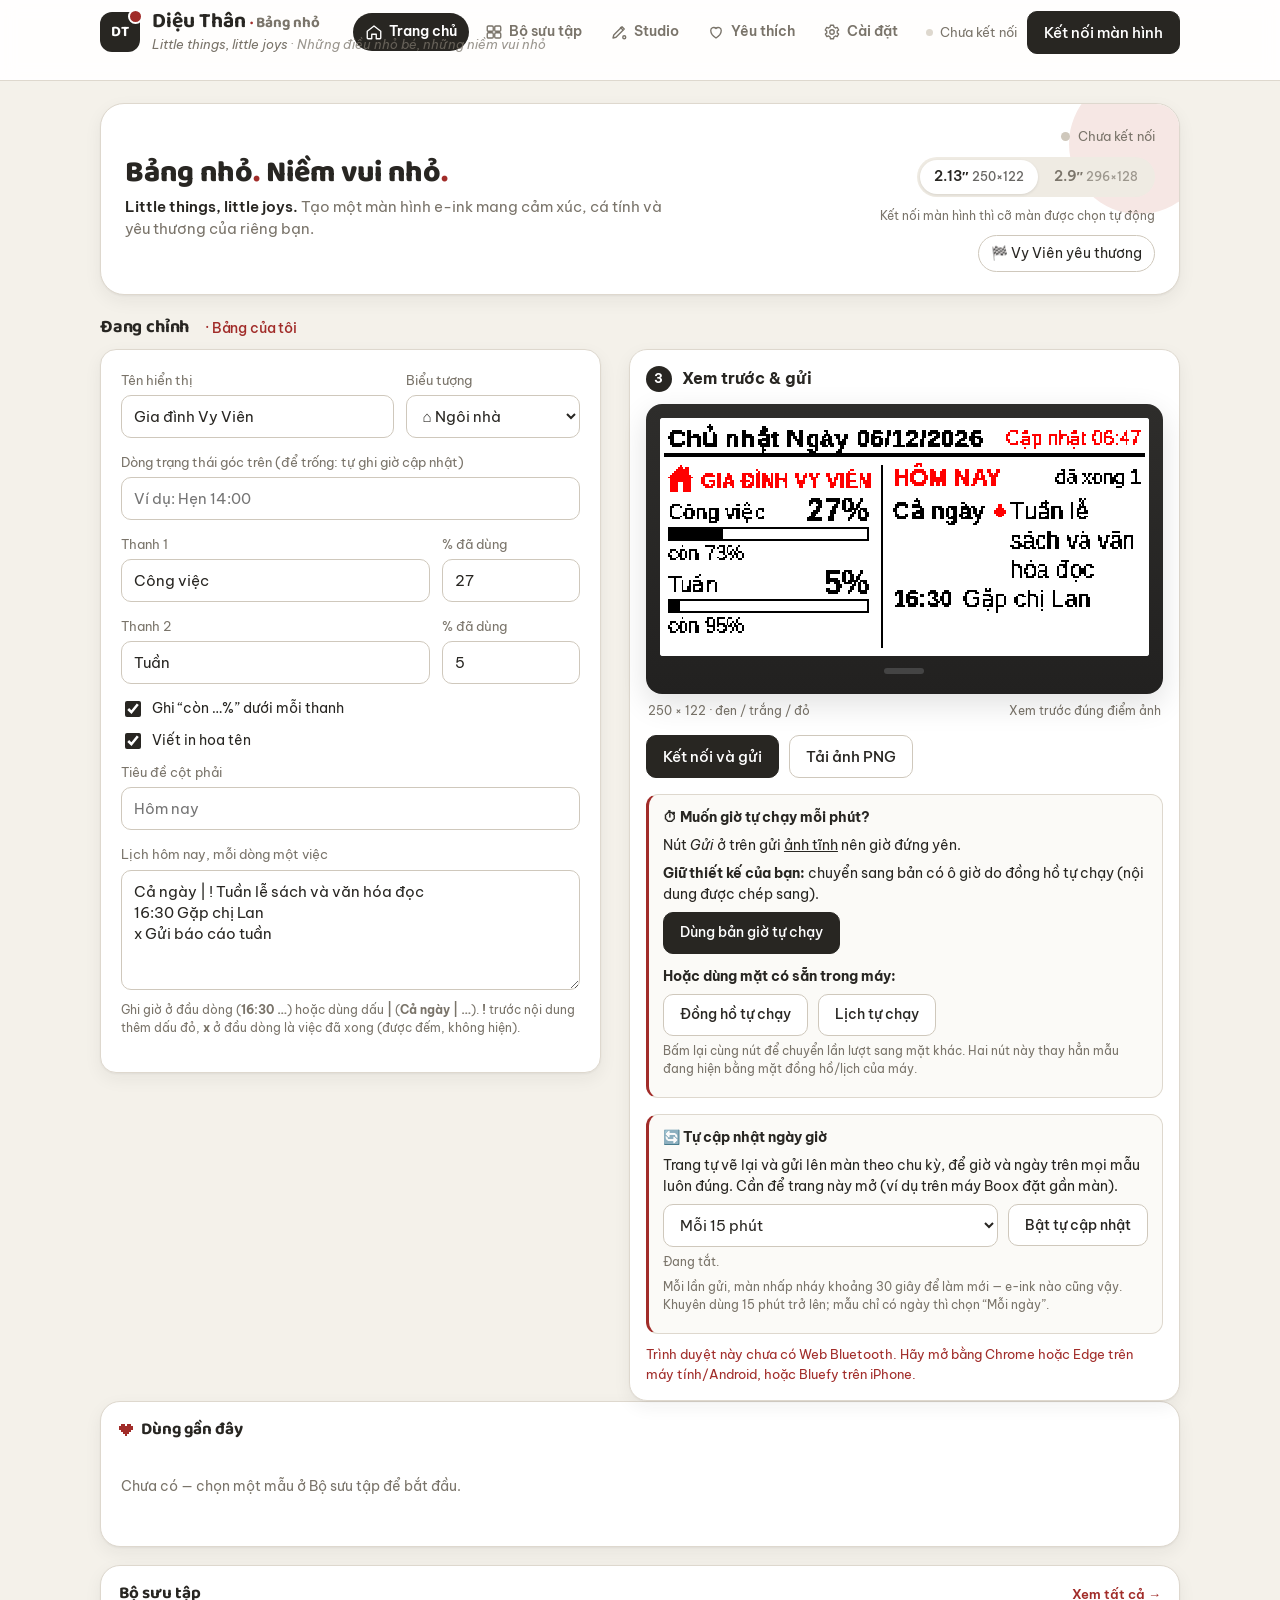
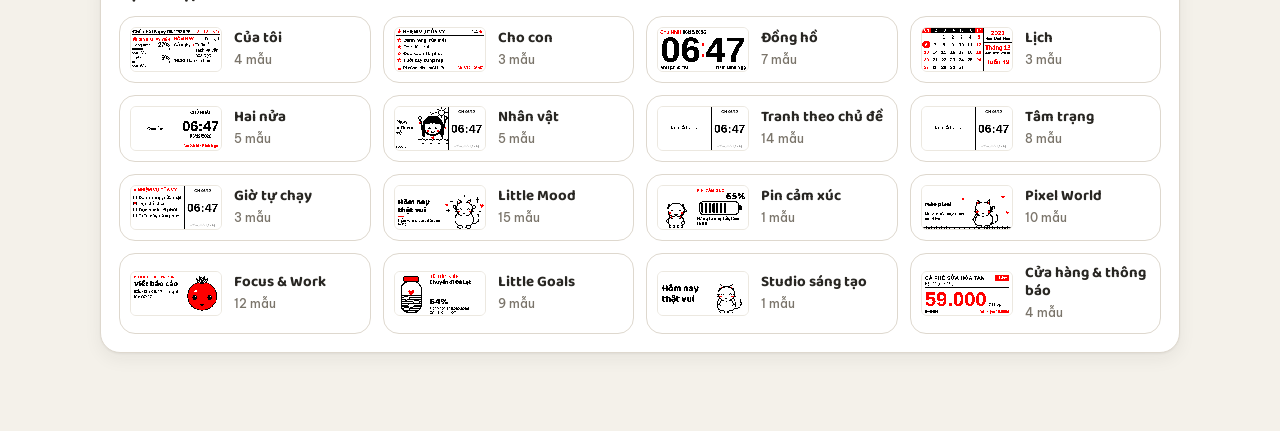
==== commit 45396225: "E-ink Creative Studio: khung 5 muc, Studio sang tao, 47 mau moi, sao luu" ====
--- a/index.html
+++ b/index.html
@@ -3,6 +3,8 @@
 <head>
 <meta charset="utf-8">
 <meta name="viewport" content="width=device-width, initial-scale=1">
+<link rel="preconnect" href="https://fonts.googleapis.com"><link rel="preconnect" href="https://fonts.gstatic.com" crossorigin>
+<link href="https://fonts.googleapis.com/css2?family=Baloo+2:wght@500;600;700;800&family=Be+Vietnam+Pro:wght@400;500;600;700&display=swap" rel="stylesheet">
 <title>Diệu Thân · Bảng nhỏ</title>
 <style>
   :root{
@@ -156,6 +158,10 @@
   details.live > summary::-webkit-details-marker{display:none}
   details.live > summary::before{content:"▸ ";color:var(--muted)}
   details.live[open] > summary::before{content:"▾ "}
+  .card{position:relative}
+  .card .fav{position:absolute;top:6px;right:8px;width:30px;height:30px;border-radius:50%;background:rgba(255,255,255,.92);display:grid;place-items:center;font-size:17px;color:var(--red);box-shadow:0 1px 3px rgba(0,0,0,.12);cursor:pointer}
+  .n-head{display:flex;flex-direction:column;gap:2px;margin-bottom:12px}.n-head b{font:700 18px/1.2 var(--display)}.n-coll{font-size:11.5px;letter-spacing:.08em;text-transform:uppercase;color:var(--red);font-weight:700}
+  .n-form label output{color:var(--ink);font-weight:600}
   .f-label{font-size:13px;color:var(--muted);margin:4px 0 6px}
   .moods{display:grid;grid-template-columns:repeat(3,1fr);gap:8px;margin-bottom:14px}
   .moods button{display:flex;flex-direction:column;align-items:center;gap:2px;font-size:22px;line-height:1.1;padding:8px 4px;min-height:58px}
@@ -172,6 +178,7 @@
     .cards{grid-template-columns:repeat(2,1fr);gap:8px}
   }
 </style>
+<link rel="stylesheet" href="shell.css">
 </head>
 <body>
 <header class="topbar">
@@ -260,6 +267,14 @@
         <p class="note">Các mẫu ở đây gửi lên dạng <b>ảnh tĩnh</b>: giờ đứng yên từ lúc gửi. Muốn giờ tự chạy, dùng nút <b>Đồng hồ tự chạy</b> / <b>Lịch tự chạy</b> bên khung xem trước.</p>
       </section>
 
+      <section class="panel" data-p="studio" hidden><div id="stPanel"></div></section>
+      <section class="panel" data-p="n" hidden>
+        <select id="nId" hidden></select>
+        <div id="nHead" class="n-head"></div>
+        <div id="nForm" class="n-form"></div>
+        <p class="note" id="nTimely" hidden>Mẫu này dùng ngày giờ lúc gửi. Muốn nó tự đổi theo thời gian, bật <b>Tự cập nhật</b> (ví dụ “Khi sang buổi mới” hoặc “Mỗi giờ”).</p>
+      </section>
+
       <section class="panel" data-p="char" hidden>
         <label><span>Cảnh</span><select id="charScene"><option value="auto">Tự theo giờ</option><option value="sang">Sáng · thức dậy</option><option value="trua">Trưa · ăn cơm</option><option value="chieu">Chiều · làm việc</option><option value="toi">Tối · đồ ngủ</option></select></label>
         <div class="f-label">Tâm trạng hôm nay</div>
@@ -438,6 +453,9 @@
   </div>
 </div>
 
+<script src="eink-kit.js"></script>
+<script src="collections.js"></script>
+<script src="studio.js"></script>
 <script>
 'use strict';
 /* ---------- Âm lịch (thuật toán Hồ Ngọc Đức, múi giờ +7) ---------- */
@@ -1102,7 +1120,7 @@
 function render(){
   const size=$('optSize').value,g0=SIZES[size],g={w:g0.w,h:(tab==='art'||tab==='pic'||tab==='char')?128:g0.h},cv=$('cv');cv.width=g.w;cv.height=g.h;
   const ctx=cv.getContext('2d');ctx.fillStyle=WHITE;ctx.fillRect(0,0,g.w,g.h);ctx.textBaseline='alphabetic';
-  ({dash:drawDash,kids:drawKids,split:drawSplit,tpl:drawTpl,clk:drawClk,art:drawArt,pic:drawPic,char:drawChar,todo:drawTodo,cal:drawCal,quote:drawQuote,photo:drawPhoto})[tab](ctx,g.w,g.h);
+  ({dash:drawDash,kids:drawKids,split:drawSplit,tpl:drawTpl,clk:drawClk,art:drawArt,pic:drawPic,char:drawChar,n:drawNT,studio:(c,w,h)=>window.Studio.draw(c,w,h),todo:drawTodo,cal:drawCal,quote:drawQuote,photo:drawPhoto})[tab](ctx,g.w,g.h);
   if($('optFrame').checked){ctx.strokeStyle=INK;ctx.lineWidth=1;ctx.strokeRect(2.5,2.5,g.w-5,g.h-5);}
   quantize(ctx,g.w,g.h);
   if(tab==='art'||tab==='pic'||tab==='char'){if(!artExport)artPlaceholder(ctx,g.w,g.h);$('artSizeTxt').textContent=`${g.w} × 128`;}
@@ -1131,7 +1149,24 @@
 const TIME_TABS=['clk','split','kids','dash','todo','cal','photo'];
 function setTab(t){tab=t;for(const p of document.querySelectorAll('[data-p]'))p.hidden=p.dataset.p!==t;
   $('liveBox').hidden=!TIME_TABS.includes(t);$('toArtWrap').hidden=!artTarget();
+  if(t==='n'){ntBuilt='';buildNTForm();}
   const art=t==='art'||t==='pic'||t==='char';$('artGuide').hidden=!art;$('autoBox').hidden=art&&t!=='char';$('btnSend').hidden=art;schedule();}
+
+/* ---------- Mẫu thư viện mới (collections.js): form tự tạo theo trường của mẫu, lưu trên trình duyệt ---------- */
+const NT_BY={};for(const t of (window.NT_TEMPLATES||[]))NT_BY[t.id]=t;
+let NV={};try{NV=JSON.parse(localStorage.getItem('dt-nvals'))||{};}catch(_){}
+function ntVals(t){const v={};for(const f of t.fields||[])v[f.k]=f.def;return Object.assign(v,NV[t.id]||{});}
+function drawNT(ctx,w,h){const t=NT_BY[$('nId').value]||window.NT_TEMPLATES[0];if(!t)return;ctx.save();t.draw(ctx,w,h,ntVals(t));ctx.restore();ctx.textAlign='left';}
+let ntBuilt='';
+function buildNTForm(){const t=NT_BY[$('nId').value];if(!t||ntBuilt===t.id)return;ntBuilt=t.id;const v=ntVals(t);
+  $('nHead').innerHTML=`<span class="n-coll">${NT_COLLS[t.coll]}</span><b>${t.name}</b>`;$('nTimely').hidden=!t.timely;
+  $('nForm').innerHTML='';for(const f of t.fields||[]){const lab=document.createElement('label');lab.innerHTML=`<span>${f.label}</span>`;let el;
+    if(f.type==='textarea'){el=document.createElement('textarea');el.value=v[f.k]??'';}
+    else if(f.type==='select'){el=document.createElement('select');el.innerHTML=f.opts.map(([a,b])=>`<option value="${a}">${b}</option>`).join('');el.value=v[f.k];}
+    else if(f.type==='range'){el=document.createElement('input');el.type='range';el.min=f.min;el.max=f.max;el.step=f.step||1;el.value=v[f.k];const o=document.createElement('output');o.textContent=v[f.k]+(f.unit||'');lab.querySelector('span').append(' · ',o);el.addEventListener('input',()=>o.textContent=el.value+(f.unit||''));}
+    else{el=document.createElement('input');el.type=f.type==='number'?'number':f.type==='date'?'date':f.type==='time'?'time':'text';el.value=v[f.k]??'';if(f.type==='date'&&!el.value){const d=new Date();d.setDate(d.getDate()+7);el.value=d.toISOString().slice(0,10);}}
+    el.dataset.nk=f.k;el.addEventListener('input',()=>{NV[t.id]=NV[t.id]||{};NV[t.id][f.k]=el.value;try{localStorage.setItem('dt-nvals',JSON.stringify(NV));}catch(_){}schedule();});
+    lab.appendChild(el);$('nForm').appendChild(lab);}}
 
 /* ---------- Thư viện chọn màn hình ---------- */
 const LAYOUTS=[
@@ -1145,27 +1180,34 @@
   ['Nhân vật','char','Chiều · làm việc','charScene','chieu'],['Nhân vật','char','Tối · đồ ngủ','charScene','toi'],
   ...PICS.map(([g,id,name])=>[g,'pic',name,'picId',id]),
   ['Giờ tự chạy','art','Nhiệm vụ + giờ','artKind','tasks'],['Giờ tự chạy','art','Lời nhắn + giờ','artKind','note'],['Giờ tự chạy','art','Ảnh + giờ','artKind','photo'],
+  ...(window.NT_TEMPLATES||[]).map(t=>[NT_COLLS[t.coll],'n',t.name,'nId',t.id]),
+  ...(window.Studio?[['Studio sáng tạo','studio','Thiết kế tự do']]:[]),
   ['Cửa hàng & thông báo','tpl','Thẻ giá','tplKind','price'],['Cửa hàng & thông báo','tpl','Thông báo','tplKind','notice'],['Cửa hàng & thông báo','tpl','Số đỗ xe','tplKind','parking'],['Cửa hàng & thông báo','tpl','Đếm ngược','tplKind','countdown'],
 ].map(([group,t,name,field,value])=>({group,t,name,field,value,id:t+(value?':'+value:'')}));
 const GROUPS=[...new Set(LAYOUTS.map(l=>l.group))];
 let curGroup=null;
 function currentLayout(){return LAYOUTS.find(l=>l.t===tab&&(!l.field||$(l.field).value===l.value))||LAYOUTS[0];}
-function chooseLayout(l){if(l.field)$(l.field).value=l.value;setTab(l.t);curGroup=l.group;drawGallery();
+function chooseLayout(l){if(l.field)$(l.field).value=l.value;setTab(l.t);curGroup=l.group;drawGallery();window.dispatchEvent(new CustomEvent('dt:choose',{detail:l}));
   if(innerWidth<820)document.querySelector('.grid').scrollIntoView({behavior:'smooth',block:'start'});}
 const thumbs={};
 function drawGallery(){
   const cur=currentLayout();curGroup=curGroup||cur.group;$('curName').textContent='· '+cur.name;
   $('cats').innerHTML='';for(const g of GROUPS){const b=document.createElement('button');b.setAttribute('role','tab');b.setAttribute('aria-selected',g===curGroup);
-    b.innerHTML=`${g}<span class="n">${LAYOUTS.filter(l=>l.group===g).length}</span>`;b.onclick=()=>{curGroup=g;drawGallery();};$('cats').appendChild(b);}
+    b.innerHTML=`${g}<span class="n">${LAYOUTS.filter(l=>l.group===g).length}</span>`;b.onclick=()=>{curGroup=g;drawGallery();if(LAYOUTS.some(l=>l.group===g&&!thumbs[l.id])){renderThumbs(LAYOUTS.filter(l=>l.group===g&&!thumbs[l.id]));drawGallery();}};$('cats').appendChild(b);}
   $('cards').innerHTML='';for(const l of LAYOUTS.filter(l=>l.group===curGroup)){const c=document.createElement('button');c.className='card'+(l===cur?' sel':'');
-    c.innerHTML=`<img alt="" src="${thumbs[l.id]||''}"><span class="nm"></span>`;c.querySelector('.nm').textContent=l.name;c.onclick=()=>chooseLayout(l);$('cards').appendChild(c);}
+    c.innerHTML=`<img alt="" src="${thumbs[l.id]||''}"><span class="nm"></span><span class="fav" role="button" aria-label="Yêu thích" data-fav="${l.id}">${(window.DT_isFav&&DT_isFav(l.id))?'♥':'♡'}</span>`;c.querySelector('.nm').textContent=l.name;c.onclick=e=>{if(e.target.dataset.fav){window.DT_toggleFav&&DT_toggleFav(l.id);e.stopPropagation();drawGallery();return;}chooseLayout(l);};$('cards').appendChild(c);}
   $('galCount').textContent=`${LAYOUTS.length} mẫu · bấm để chọn`;
 }
-function makeThumbs(){ // vẽ từng mẫu với nội dung hiện tại để làm ảnh thu nhỏ
+function renderThumbs(list){ // vẽ các mẫu trong danh sách với nội dung hiện tại
   const keepTab=tab,keep={};for(const l of LAYOUTS)if(l.field&&!(l.field in keep))keep[l.field]=$(l.field).value;
-  for(const l of LAYOUTS){tab=l.t;if(l.field)$(l.field).value=l.value;try{render();thumbs[l.id]=$('cv').toDataURL();}catch(_){}}
-  for(const k in keep)$(k).value=keep[k];tab=keepTab;render();drawGallery();
-}
+  for(const l of list){tab=l.t;if(l.field)$(l.field).value=l.value;try{render();thumbs[l.id]=$('cv').toDataURL();}catch(_){}}
+  for(const k in keep)$(k).value=keep[k];tab=keepTab;render();
+}
+function makeThumbs(){ // nhóm đang xem + mẫu đang chọn + danh sách phụ (yêu thích, gần đây)
+  for(const k in thumbs)delete thumbs[k];const ids=new Set((window.DT_EXTRA_THUMBS||(()=>[]))());
+  renderThumbs(LAYOUTS.filter(l=>l.group===curGroup||l===currentLayout()||ids.has(l.id)));drawGallery();window.dispatchEvent(new Event('dt:thumbs'));
+}
+window.thumbOf=id=>{if(!thumbs[id]){const l=LAYOUTS.find(x=>x.id===id);if(l)renderThumbs([l]);}return thumbs[id]||'';};
 let thumbTimer=0;function scheduleThumbs(){clearTimeout(thumbTimer);thumbTimer=setTimeout(makeThumbs,700);}
 document.querySelectorAll('input,textarea,select').forEach(el=>{if(el.type!=='file')el.addEventListener('input',schedule);});
 $('tplPreset').addEventListener('change',()=>{const p=PRESETS[$('tplPreset').value];if(!p)return;[$('tplTitle').value,$('tplBody').value,$('tplContact').value]=p;schedule();});
@@ -1433,11 +1475,13 @@
 $('btnLiveClock').onclick=()=>liveMode(2);$('btnLiveCal').onclick=()=>liveMode(1);
 $('btnCancel').onclick=()=>{ble.job?.fail(new Error('Đã dừng. Kết nối lại rồi gửi lại.'));try{ble.device?.gatt?.disconnect();}catch(_){}};
 
+$('nId').innerHTML=(window.NT_TEMPLATES||[]).map(t=>`<option value="${t.id}">${t.name}</option>`).join('');
 $('picId').innerHTML=PICS.map(([,id,name])=>`<option value="${id}">${name}</option>`).join('');
 for(const id of ['kidStyle','clkStyle','splitMode','tplKind','artKind','picId','charScene'])$(id).closest('label').hidden=true; // kiểu đã chọn ở thư viện
 load();if(!['vui','thuong','haohung','met','buon','ngu'].includes($('charMood').value))$('charMood').value='vui';markMood();render();updateConn();makeThumbs();
 if(!navigator.bluetooth)say('Trình duyệt này chưa có Web Bluetooth. Hãy mở bằng Chrome hoặc Edge trên máy tính/Android, hoặc Bluefy trên iPhone.',true);
 else say('Bấm "Kết nối màn hình" và chọn thiết bị NRF_EPD trước khi gửi.');
 </script>
+<script src="shell.js"></script>
 </body>
 </html>
--- a/shell.css
+++ b/shell.css
@@ -0,0 +1,114 @@
+/* Diệu Thân · Bảng nhỏ — giao diện “E-ink Creative Studio”
+   Minimalist · Kawaii · Scandinavian · Retro pixel · Cozy. Bảng màu cố định theo thương hiệu. */
+:root{
+  --paper:#F4F1EA; --card:#FFFFFF; --ink:#282622; --muted:#7A746A; --red:#A12C29; --red-soft:#F6E7E4; --line:#DED8CE; --line2:#CFC8BC;
+  --display:"Baloo 2","Be Vietnam Pro",system-ui,sans-serif; --sans:"Be Vietnam Pro",-apple-system,"Segoe UI",Roboto,Arial,sans-serif;
+  --radius:16px; --shadow:0 1px 2px rgba(40,38,34,.05),0 6px 18px rgba(40,38,34,.06);
+}
+body{background:var(--paper);color:var(--ink);font:15px/1.55 var(--sans)}
+.topbar h1{font:700 21px/1.1 var(--display);letter-spacing:0}
+.topbar .sub{font-style:italic}
+.logo{background:var(--ink);border-radius:12px;font-family:var(--display)}
+.logo::after{background:var(--red)}
+button.primary,#btnConnect{background:var(--ink);border-color:var(--ink)}
+.step,.cats button[aria-selected="true"]{background:var(--ink)}
+.card.sel{border-color:var(--red);box-shadow:0 0 0 4px var(--red-soft)}
+.gal-head h2,.view-h{font-family:var(--display);font-weight:700}
+
+/* —— Điều hướng —— */
+.nav{display:flex;gap:4px;margin-left:8px}
+.nav a{display:flex;align-items:center;gap:6px;padding:8px 12px;border-radius:999px;color:var(--muted);text-decoration:none;font-weight:600;font-size:14px;white-space:nowrap;transition:background .15s,color .15s}
+.nav a:hover{color:var(--ink);background:#efebe3}
+.nav a.on{background:var(--ink);color:#fff}
+.nav svg{width:18px;height:18px;stroke:currentColor;fill:none;stroke-width:1.8;stroke-linecap:round;stroke-linejoin:round}
+.bnav{display:none}
+@media (max-width:860px){
+  .nav{display:none}
+  .bnav{display:grid;grid-template-columns:repeat(5,1fr);position:fixed;left:0;right:0;bottom:0;z-index:30;background:rgba(255,255,255,.96);backdrop-filter:blur(8px);border-top:1px solid var(--line);padding:6px 4px calc(6px + env(safe-area-inset-bottom))}
+  .bnav a{display:flex;flex-direction:column;align-items:center;gap:2px;color:var(--muted);text-decoration:none;font-size:11px;font-weight:600;padding:4px 0;border-radius:12px}
+  .bnav a.on{color:var(--red)}
+  .bnav svg{width:22px;height:22px;stroke:currentColor;fill:none;stroke-width:1.8;stroke-linecap:round;stroke-linejoin:round}
+  .bnav a.on svg{stroke-width:2.2}
+  body{padding-bottom:72px}
+}
+
+/* —— Khung các mục —— */
+.view{animation:fade .22s ease}
+@keyframes fade{from{opacity:0;transform:translateY(4px)}to{opacity:1;transform:none}}
+.view-h{font-size:22px;margin:4px 0 4px;display:flex;align-items:baseline;gap:10px}
+.view-sub{color:var(--muted);margin:0 0 16px;font-size:14px}
+.blk{background:var(--card);border:1px solid var(--line);border-radius:20px;padding:18px;box-shadow:var(--shadow);margin-bottom:18px}
+.blk h3{font:700 17px/1.2 var(--display);margin:0 0 12px;display:flex;align-items:center;gap:8px}
+.blk h3 .more{margin-left:auto;font:600 13px var(--sans);color:var(--red);text-decoration:none;cursor:pointer}
+
+/* —— Trang chủ —— */
+.hero{display:grid;grid-template-columns:1.2fr 1fr;gap:18px;align-items:center;background:var(--card);border:1px solid var(--line);border-radius:24px;padding:22px 24px;box-shadow:var(--shadow);margin-bottom:18px;position:relative;overflow:hidden}
+.hero::before{content:"";position:absolute;right:-30px;top:-30px;width:140px;height:140px;border-radius:50%;background:var(--red-soft)}
+.hero h2{font:800 30px/1.05 var(--display);margin:0;position:relative}
+.hero h2 em{font-style:normal;color:var(--red)}
+.hero .slogan{margin:6px 0 0;color:var(--muted);font-size:14.5px;position:relative}
+.hero .slogan b{color:var(--ink);font-weight:600}
+.hero-side{position:relative;display:flex;flex-direction:column;gap:10px;align-items:flex-end}
+.seg{display:inline-flex;background:#efebe3;border-radius:999px;padding:3px;gap:2px}
+.seg button{border:0;border-radius:999px;min-height:34px;padding:4px 14px;background:transparent;color:var(--muted);font-weight:600;font-size:13.5px}
+.seg button.on{background:#fff;color:var(--ink);box-shadow:0 1px 3px rgba(0,0,0,.1)}
+.seg button:hover{background:transparent;color:var(--ink)}
+.conn-pill{display:inline-flex;align-items:center;gap:8px;font-size:13px;color:var(--muted)}
+.conn-pill i{width:9px;height:9px;border-radius:50%;background:var(--line2);display:inline-block}
+.conn-pill.on i{background:#3d7a4a}
+.pixel-heart{width:14px;height:12px;display:inline-block;background:
+  linear-gradient(var(--red),var(--red)) 2px 0/4px 2px no-repeat,linear-gradient(var(--red),var(--red)) 8px 0/4px 2px no-repeat,
+  linear-gradient(var(--red),var(--red)) 0 2px/14px 4px no-repeat,linear-gradient(var(--red),var(--red)) 2px 6px/10px 2px no-repeat,
+  linear-gradient(var(--red),var(--red)) 4px 8px/6px 2px no-repeat,linear-gradient(var(--red),var(--red)) 6px 10px/2px 2px no-repeat;image-rendering:pixelated}
+@media (max-width:640px){.hero{grid-template-columns:1fr;padding:18px}.hero-side{align-items:flex-start}.hero h2{font-size:25px}}
+.strip{display:flex;gap:12px;overflow-x:auto;padding:2px 2px 8px;scrollbar-width:thin}
+.strip .card{flex:0 0 168px}
+.empty{color:var(--muted);font-size:14px;padding:8px 0}
+.colls{display:grid;grid-template-columns:repeat(auto-fill,minmax(200px,1fr));gap:12px}
+.coll{display:flex;gap:12px;align-items:center;text-align:left;border:1px solid var(--line);border-radius:16px;padding:10px;background:#fff;min-height:0}
+.coll:hover{border-color:var(--ink);background:#fff;transform:translateY(-1px)}
+.coll img{width:92px;height:auto;aspect-ratio:250/122;border-radius:6px;border:1px solid #ece8e0;image-rendering:pixelated;background:#fff}
+.coll b{display:block;font:700 15px/1.2 var(--display)}
+.coll span{font-size:12px;color:var(--muted)}
+
+/* —— Thẻ mẫu —— */
+.card .fav{color:var(--red)}
+.cards{grid-template-columns:repeat(auto-fill,minmax(170px,1fr))}
+
+/* —— Cài đặt —— */
+.set-grid{display:grid;grid-template-columns:1fr 1fr;gap:18px}
+@media (max-width:860px){.set-grid{grid-template-columns:1fr}}
+.hist{list-style:none;margin:0;padding:0;font-size:13.5px;max-height:240px;overflow:auto}
+.hist li{display:flex;justify-content:space-between;gap:8px;padding:6px 0;border-bottom:1px dashed var(--line)}
+.hist li span{color:var(--muted);white-space:nowrap}
+.row-btns{display:flex;gap:8px;flex-wrap:wrap}
+.toast{position:fixed;left:50%;bottom:90px;transform:translateX(-50%);background:var(--ink);color:#fff;padding:10px 16px;border-radius:12px;font-size:14px;z-index:60;box-shadow:var(--shadow)}
+.hero .tb-link{display:inline-flex!important;align-items:center}
+.seg button{white-space:nowrap}.seg small{font-weight:500;opacity:.7;font-size:11.5px}
+.set-grid .blk>details.opts,.set-grid .blk>details#sleepBox{border:0;padding:0;margin:0;background:none;box-shadow:none}
+.set-grid .blk>details.opts>summary,.set-grid .blk>details#sleepBox>summary{display:none}
+.set-grid .blk>details.more{border:0;padding:0;margin:0;background:none}
+
+/* —— Studio —— */
+.tab-studio .grid .preview{order:-1}
+.st-sel{position:absolute;border:1.5px dashed var(--red);border-radius:2px;pointer-events:none;box-shadow:0 0 0 1px rgba(255,255,255,.7)}
+.st-sel.pan{border-style:solid;cursor:grab}
+.st-sel .st-h{position:absolute;right:-9px;bottom:-9px;width:18px;height:18px;border-radius:50%;background:var(--red);border:2px solid #fff;pointer-events:auto;cursor:nwse-resize;touch-action:none}
+.tab-studio #cv{cursor:move}
+.st-row{display:flex;gap:8px;align-items:flex-end}.st-row label{flex:1;margin:0}
+.st-add{display:flex;flex-wrap:wrap;gap:6px;margin-bottom:10px}
+.st-add button{min-height:34px;padding:4px 11px;font-size:13px;border-radius:999px}
+.st-tools{display:flex;flex-wrap:wrap;gap:6px;align-items:center;margin:0 0 10px}
+.st-tools button{min-height:34px;padding:4px 10px;font-size:13px}
+.st-tools button:disabled{opacity:.4}
+.st-layers{display:flex;flex-direction:column;gap:4px;max-height:168px;overflow:auto;margin-bottom:12px}
+.st-layer{text-align:left;min-height:34px;font-size:13px;padding:4px 10px;border-radius:10px;background:#fff}
+.st-layer.on{border-color:var(--red);box-shadow:0 0 0 3px var(--red-soft);font-weight:600}
+.st-props{border-top:1px dashed var(--line);padding-top:10px}
+.st-pos{display:grid;grid-template-columns:repeat(4,1fr);gap:6px;margin-top:8px}.st-pos .f-label{grid-column:1/-1}.st-pos label{margin:0}
+.st-save{border-top:1px dashed var(--line);margin-top:12px;padding-top:10px}
+.st-note{font-size:12.5px;color:var(--muted);margin:10px 0 0}
+.st-card{display:flex;flex-direction:column;cursor:pointer}
+.st-acts{display:flex;gap:4px;padding:6px}.st-acts button{flex:1;min-height:30px;font-size:12px;padding:2px 4px}
+.grid>div{min-width:0}.st-props label,.st-props select,.st-props input,.st-props textarea{max-width:100%}
+.st-pos input{width:100%;min-width:0;box-sizing:border-box}
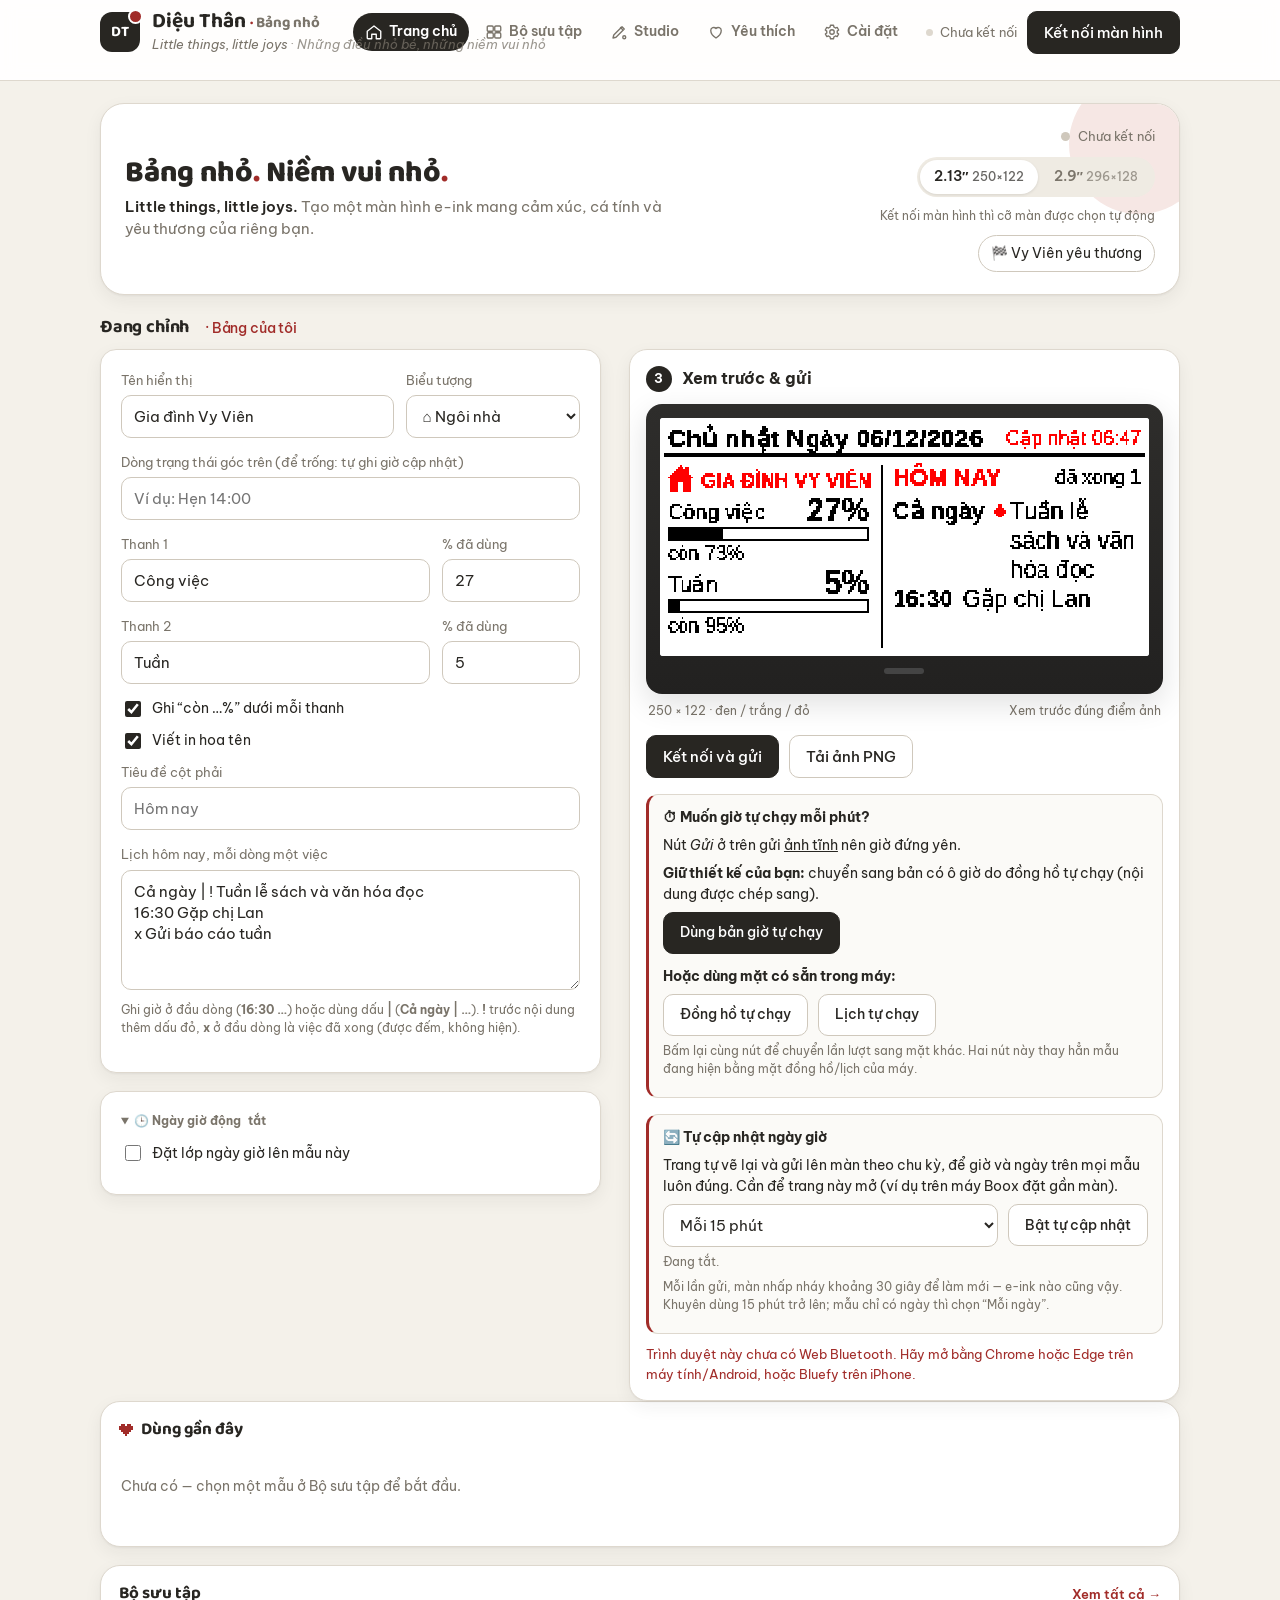
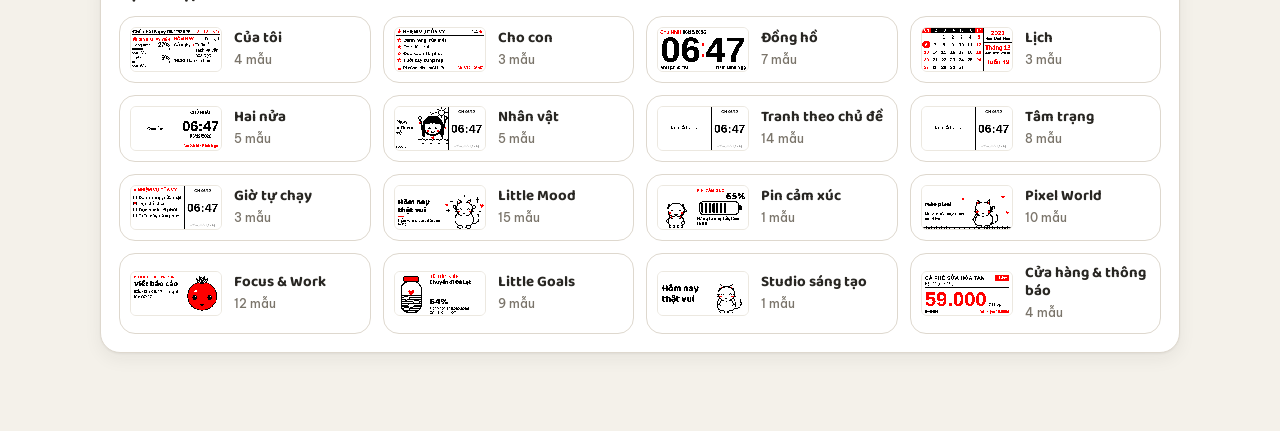
==== commit 49ee98c3: "Lop ngay gio dong cho moi mau" ====
--- a/index.html
+++ b/index.html
@@ -940,6 +940,7 @@
 /* ---------- Giờ tự chạy (Đồng hồ tranh của đồng hồ) ----------
    Ảnh phủ toàn màn; đồng hồ tự vẽ giờ trong một ô ở góc và tự chạy mỗi phút. */
 function artBox(w,h){
+  if(window.DTOverlay&&DTOverlay.fullArt())return {x:w,y:0,w:0,h:0}; // có lớp ngày giờ động: tranh phủ toàn màn
   const big=w===296,k=(tab==='pic'||tab==='char')?'side':$('artBox').value,p=+$('artPos').value;
   if(k==='side')return {x:big?194:148,y:0,w:102,h}; // đồng hồ tự vẽ giờ, ngày ở cột phải
   if(k==='col')return {x:0,y:0,w:big?80:72,h};
@@ -1123,7 +1124,7 @@
   ({dash:drawDash,kids:drawKids,split:drawSplit,tpl:drawTpl,clk:drawClk,art:drawArt,pic:drawPic,char:drawChar,n:drawNT,studio:(c,w,h)=>window.Studio.draw(c,w,h),todo:drawTodo,cal:drawCal,quote:drawQuote,photo:drawPhoto})[tab](ctx,g.w,g.h);
   if($('optFrame').checked){ctx.strokeStyle=INK;ctx.lineWidth=1;ctx.strokeRect(2.5,2.5,g.w-5,g.h-5);}
   quantize(ctx,g.w,g.h);
-  if(tab==='art'||tab==='pic'||tab==='char'){if(!artExport)artPlaceholder(ctx,g.w,g.h);$('artSizeTxt').textContent=`${g.w} × 128`;}
+  if(tab==='art'||tab==='pic'||tab==='char'){if(!artExport&&!(window.DTOverlay&&DTOverlay.fullArt()))artPlaceholder(ctx,g.w,g.h);$('artSizeTxt').textContent=`${g.w} × 128`;}
   $('metaSize').textContent=`${g.w} × ${g.h} · ${$('optRed').checked?'đen / trắng / đỏ':'đen / trắng'}${tab==='art'?' · ô nét đứt = giờ tự chạy':''}`;
 }
 function kidFields(){const s=$('kidStyle').value;for(const el of document.querySelectorAll('[data-kid]'))el.hidden=!el.dataset.kid.split(' ').includes(s);
@@ -1343,7 +1344,7 @@
   if(!ble.device?.gatt?.connected||!ble.ch){await connect();if(!ble.device?.gatt?.connected||!ble.ch||ble.model!==2)return false;}
   let ok=false;
   const size=$('optSize').value,g=SIZES[size];
-  render();const cv=document.createElement('canvas');cv.width=g.w;cv.height=128;const c=cv.getContext('2d');c.fillStyle=WHITE;c.fillRect(0,0,g.w,128);c.drawImage($('cv'),0,0);
+  render();const cv=document.createElement('canvas');cv.width=g.w;cv.height=128;const c=cv.getContext('2d');c.fillStyle=WHITE;c.fillRect(0,0,g.w,128);c.drawImage($('cv'),0,0);window.DTOverlay&&DTOverlay.bake(c,g.w,$('cv').height); // lớp ngày giờ động (chỉ khi chọn “trang web làm mới”)
   if(!$('optRed').checked){const im=c.getImageData(0,0,g.w,128);for(let i=0;i<im.data.length;i+=4)if(im.data[i+1]===0&&im.data[i]===255){im.data[i]=0;}c.putImageData(im,0,0);}
   ble.busy=true;updateConn();$('btnCancel').hidden=false;$('prog').hidden=false;$('prog').value=0;
   let failed=null;const job=ble.job={fail:e=>{failed=failed||e;if(ble.initWaiter){ble.initWaiter(false);ble.initWaiter=null;}}};
@@ -1438,7 +1439,7 @@
   if(ble.busy){auto.timer=setTimeout(autoTick,15000);return;}
   if(!await ensureConnected()){auto.fails++;say(`Tự cập nhật: chưa nối lại được màn (lần ${auto.fails}). Sẽ thử lại sau.`,true);
     if(auto.fails>=5){autoStop();say('Tự cập nhật đã dừng vì mất kết nối nhiều lần. Bấm Bật lại khi màn ở gần.',true);return;}auto.timer=setTimeout(autoTick,60000);return;}
-  render();const ok=(tab==='char'||tab==='pic'||(tab==='art'&&$('artBox').value==='side'))?await sendWithClock():await send();auto.fails=ok?0:auto.fails+1;
+  render();const ok=(!(window.DTOverlay&&DTOverlay.fullArt())&&(tab==='char'||tab==='pic'||(tab==='art'&&$('artBox').value==='side')))?await sendWithClock():await send();auto.fails=ok?0:auto.fails+1;
   if(ok){const d=new Date();log(`Tự cập nhật lúc ${d.toLocaleTimeString()}`);}
   autoSchedule();
 }
@@ -1483,5 +1484,6 @@
 else say('Bấm "Kết nối màn hình" và chọn thiết bị NRF_EPD trước khi gửi.');
 </script>
 <script src="shell.js"></script>
+<script src="overlay.js"></script>
 </body>
 </html>
--- a/shell.css
+++ b/shell.css
@@ -112,3 +112,11 @@
 .st-acts{display:flex;gap:4px;padding:6px}.st-acts button{flex:1;min-height:30px;font-size:12px;padding:2px 4px}
 .grid>div{min-width:0}.st-props label,.st-props select,.st-props input,.st-props textarea{max-width:100%}
 .st-pos input{width:100%;min-width:0;box-sizing:border-box}
+
+/* —— Lớp ngày giờ động —— */
+.dto-layer{position:absolute;pointer-events:none;image-rendering:pixelated;background:transparent!important;box-shadow:none!important;border:0!important;border-radius:0!important;margin:0!important;padding:0!important}
+details.dto summary{font-weight:700}
+.dto .dto-note{font-size:12.5px;line-height:1.5;color:var(--muted);background:#faf8f3;border:1px solid var(--line);border-radius:12px;padding:10px 12px;margin-top:8px}
+.dto .dto-note b{color:var(--ink)}
+.dto .check .hint-inline{display:block;margin-left:24px;font-size:12px}
+.dto label.check{flex-wrap:wrap}
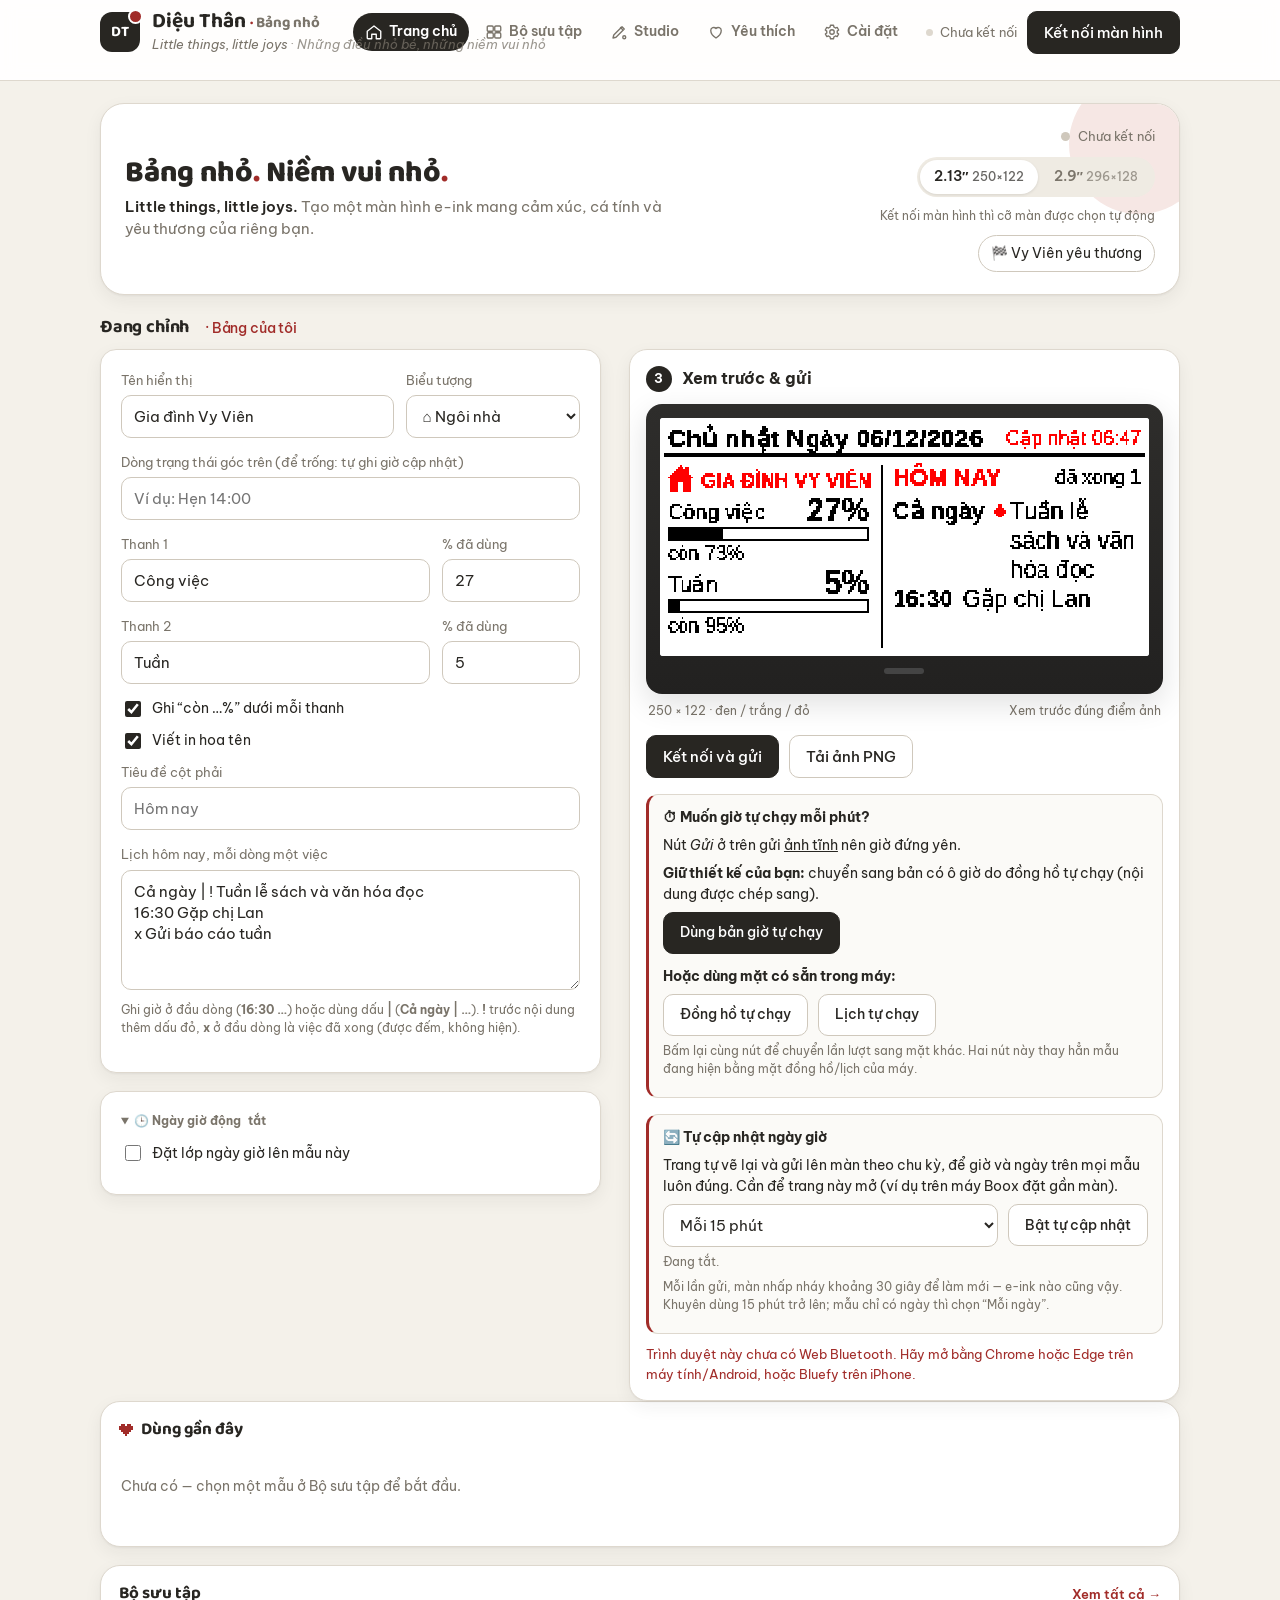
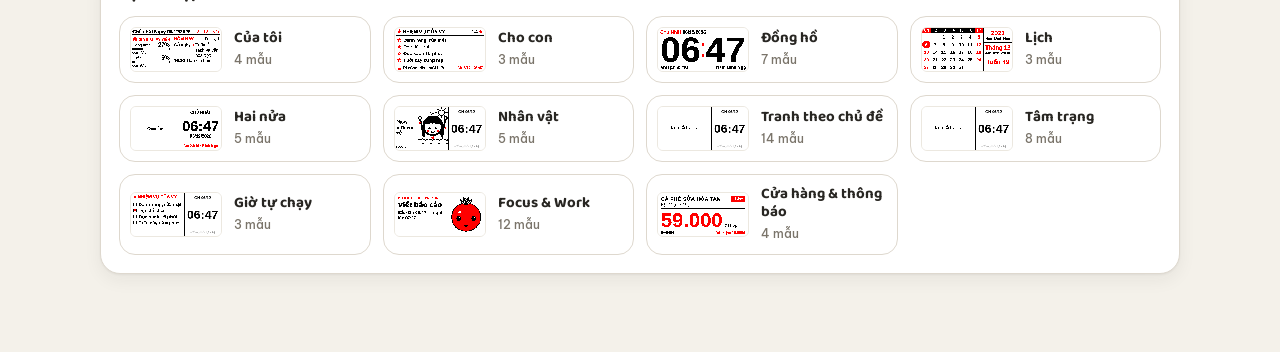
==== commit 40f50c15: "Bo 5 nhom mau: Mood, Pin, Pixel, Goals, Studio" ====
--- a/index.html
+++ b/index.html
@@ -1182,17 +1182,16 @@
   ...PICS.map(([g,id,name])=>[g,'pic',name,'picId',id]),
   ['Giờ tự chạy','art','Nhiệm vụ + giờ','artKind','tasks'],['Giờ tự chạy','art','Lời nhắn + giờ','artKind','note'],['Giờ tự chạy','art','Ảnh + giờ','artKind','photo'],
   ...(window.NT_TEMPLATES||[]).map(t=>[NT_COLLS[t.coll],'n',t.name,'nId',t.id]),
-  ...(window.Studio?[['Studio sáng tạo','studio','Thiết kế tự do']]:[]),
   ['Cửa hàng & thông báo','tpl','Thẻ giá','tplKind','price'],['Cửa hàng & thông báo','tpl','Thông báo','tplKind','notice'],['Cửa hàng & thông báo','tpl','Số đỗ xe','tplKind','parking'],['Cửa hàng & thông báo','tpl','Đếm ngược','tplKind','countdown'],
 ].map(([group,t,name,field,value])=>({group,t,name,field,value,id:t+(value?':'+value:'')}));
 const GROUPS=[...new Set(LAYOUTS.map(l=>l.group))];
 let curGroup=null;
-function currentLayout(){return LAYOUTS.find(l=>l.t===tab&&(!l.field||$(l.field).value===l.value))||LAYOUTS[0];}
+function currentLayout(){if(tab==='studio')return {id:'studio',t:'studio',name:'Thiết kế tự do',group:'Studio'};return LAYOUTS.find(l=>l.t===tab&&(!l.field||$(l.field).value===l.value))||LAYOUTS[0];}
 function chooseLayout(l){if(l.field)$(l.field).value=l.value;setTab(l.t);curGroup=l.group;drawGallery();window.dispatchEvent(new CustomEvent('dt:choose',{detail:l}));
   if(innerWidth<820)document.querySelector('.grid').scrollIntoView({behavior:'smooth',block:'start'});}
 const thumbs={};
 function drawGallery(){
-  const cur=currentLayout();curGroup=curGroup||cur.group;$('curName').textContent='· '+cur.name;
+  const cur=currentLayout();if(!GROUPS.includes(curGroup))curGroup=GROUPS.includes(cur.group)?cur.group:GROUPS[0];$('curName').textContent='· '+cur.name;
   $('cats').innerHTML='';for(const g of GROUPS){const b=document.createElement('button');b.setAttribute('role','tab');b.setAttribute('aria-selected',g===curGroup);
     b.innerHTML=`${g}<span class="n">${LAYOUTS.filter(l=>l.group===g).length}</span>`;b.onclick=()=>{curGroup=g;drawGallery();if(LAYOUTS.some(l=>l.group===g&&!thumbs[l.id])){renderThumbs(LAYOUTS.filter(l=>l.group===g&&!thumbs[l.id]));drawGallery();}};$('cats').appendChild(b);}
   $('cards').innerHTML='';for(const l of LAYOUTS.filter(l=>l.group===curGroup)){const c=document.createElement('button');c.className='card'+(l===cur?' sel':'');
@@ -1479,7 +1478,7 @@
 $('nId').innerHTML=(window.NT_TEMPLATES||[]).map(t=>`<option value="${t.id}">${t.name}</option>`).join('');
 $('picId').innerHTML=PICS.map(([,id,name])=>`<option value="${id}">${name}</option>`).join('');
 for(const id of ['kidStyle','clkStyle','splitMode','tplKind','artKind','picId','charScene'])$(id).closest('label').hidden=true; // kiểu đã chọn ở thư viện
-load();if(!['vui','thuong','haohung','met','buon','ngu'].includes($('charMood').value))$('charMood').value='vui';markMood();render();updateConn();makeThumbs();
+load();if(!$('nId').value&&$('nId').options.length)$('nId').selectedIndex=0;if(!['vui','thuong','haohung','met','buon','ngu'].includes($('charMood').value))$('charMood').value='vui';markMood();render();updateConn();makeThumbs();
 if(!navigator.bluetooth)say('Trình duyệt này chưa có Web Bluetooth. Hãy mở bằng Chrome hoặc Edge trên máy tính/Android, hoặc Bluefy trên iPhone.',true);
 else say('Bấm "Kết nối màn hình" và chọn thiết bị NRF_EPD trước khi gửi.');
 </script>
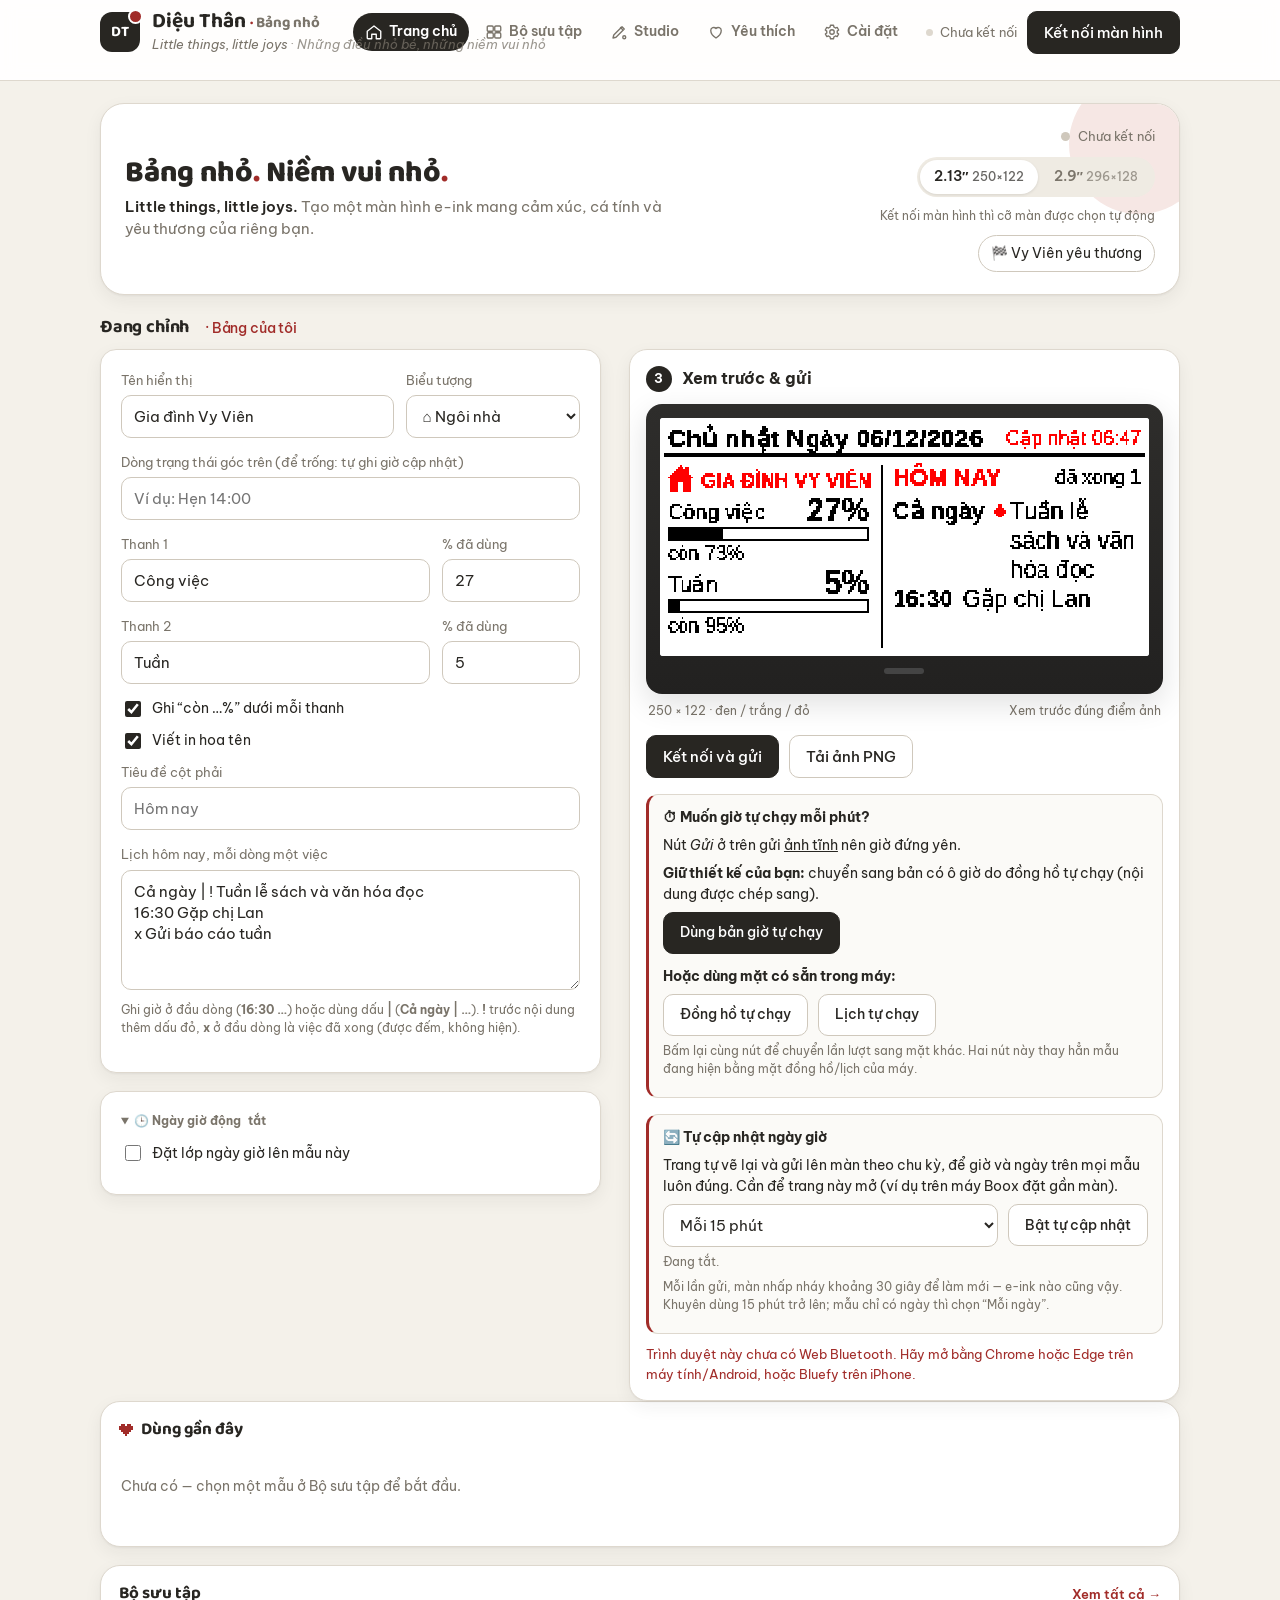
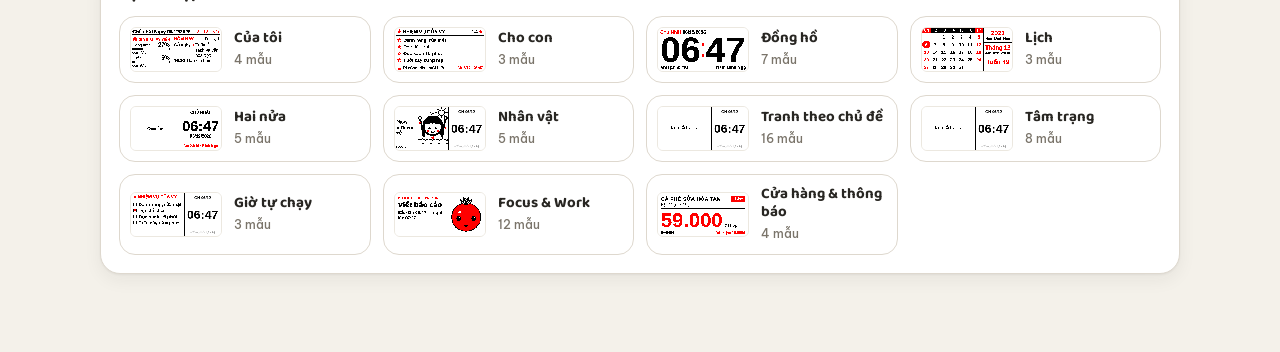
==== commit ac7ee9ae: "Them 2 mau tranh ngang co lop ngay gio" ====
--- a/index.html
+++ b/index.html
@@ -958,9 +958,11 @@
   ['Tranh theo chủ đề','phi-hanh-gia','Từng bước nhỏ'],['Tranh theo chủ đề','ngu-ngon','Ngủ ngon, nghỉ đủ'],['Tranh theo chủ đề','diem-tua','Gia đình là điểm tựa'],
   ['Tranh theo chủ đề','ngay-binh-yen','Một ngày bình yên'],['Tranh theo chủ đề','co-gang','Cố gắng hôm nay'],['Tranh theo chủ đề','nap-nang-luong','Nạp lại năng lượng'],
   ['Tranh theo chủ đề','loi-nhan','Mẹ yêu con'],['Tranh theo chủ đề','uong-nuoc','Uống nước nhé'],
+  ['Tranh theo chủ đề','picnic-ban-nho','Picnic bạn nhỏ','full'],['Tranh theo chủ đề','chan-am-doc-sach','Chăn ấm, sách hay','full'],
   ['Tâm trạng','em-vui','Hôm nay em vui'],['Tâm trạng','met-co-gang','Mệt nhưng vẫn cố'],['Tâm trạng','nghe-nhac','Cần nạp năng lượng'],['Tâm trạng','binh-yen','Hôm nay bình yên'],
   ['Tâm trạng','hoi-buon','Hơi buồn, sẽ ổn thôi'],['Tâm trạng','ap-luc','Áp lực vẫn làm được'],['Tâm trạng','biet-on','Biết ơn hôm nay'],['Tâm trạng','yeu-ban-than','Yêu bản thân hơn'],
 ];
+window.PIC_FULL=new Set(PICS.filter(p=>p[3]==='full').map(p=>'pic:'+p[1])); // tranh ngang toàn màn: mặc định bật lớp ngày giờ động
 const picImgs={};
 function picImg(id){if(picImgs[id])return picImgs[id].complete&&picImgs[id].naturalWidth?picImgs[id]:null;
   const im=new Image();im.onload=()=>{schedule();if(typeof scheduleThumbs==='function')scheduleThumbs();};im.src=`art/${id}.png`;picImgs[id]=im;return null;}
